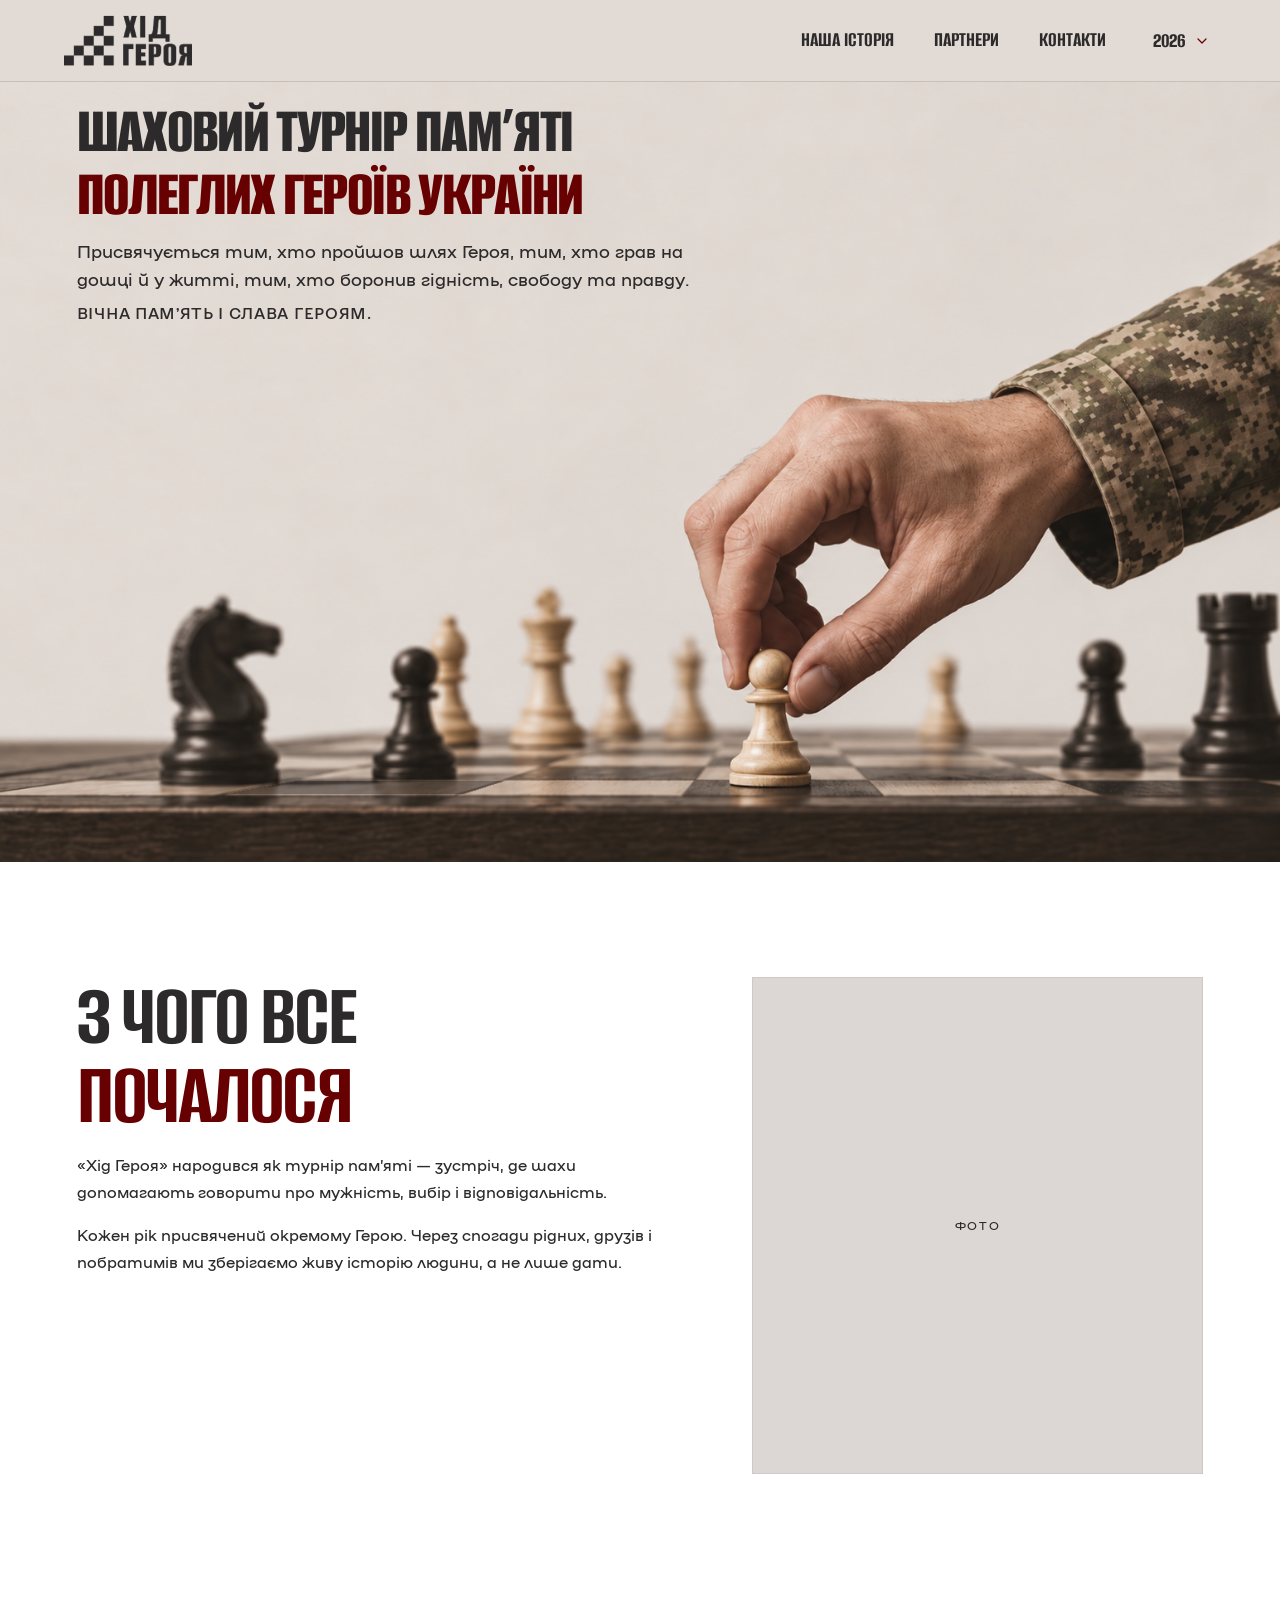
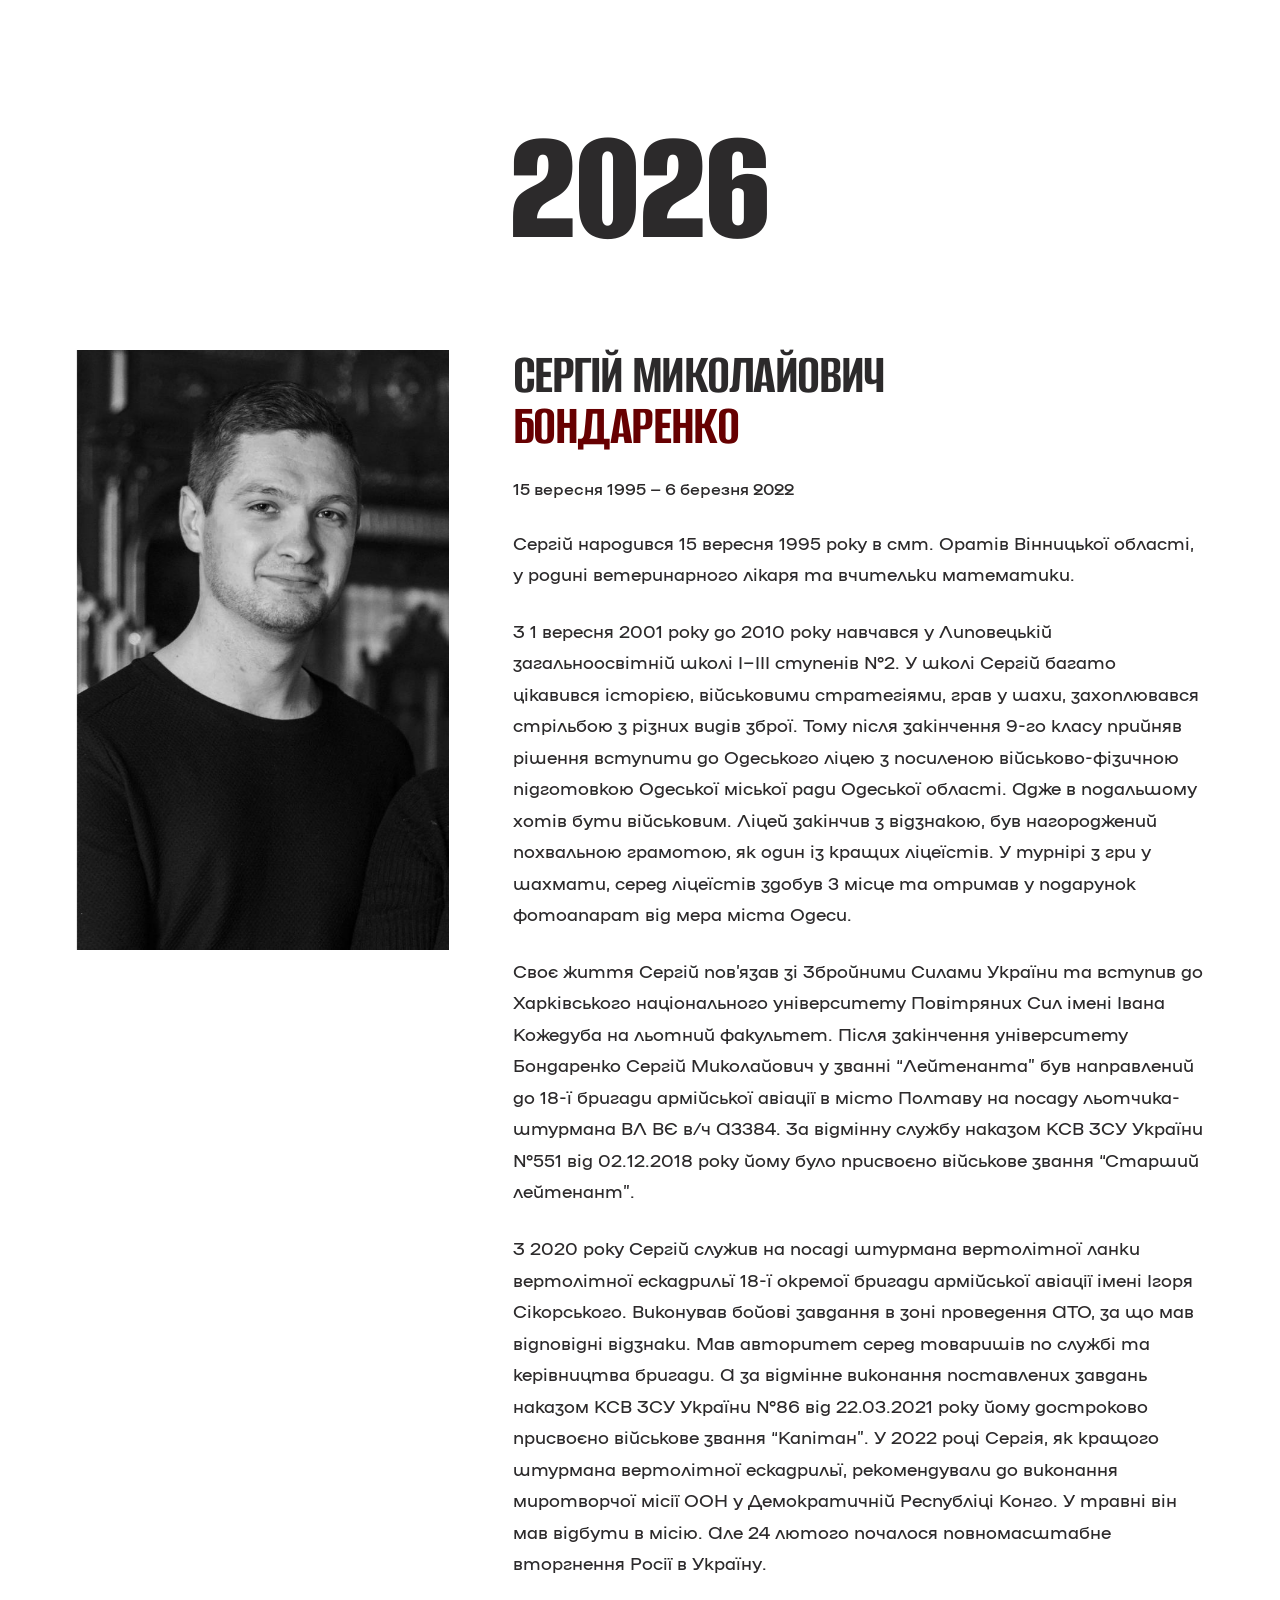
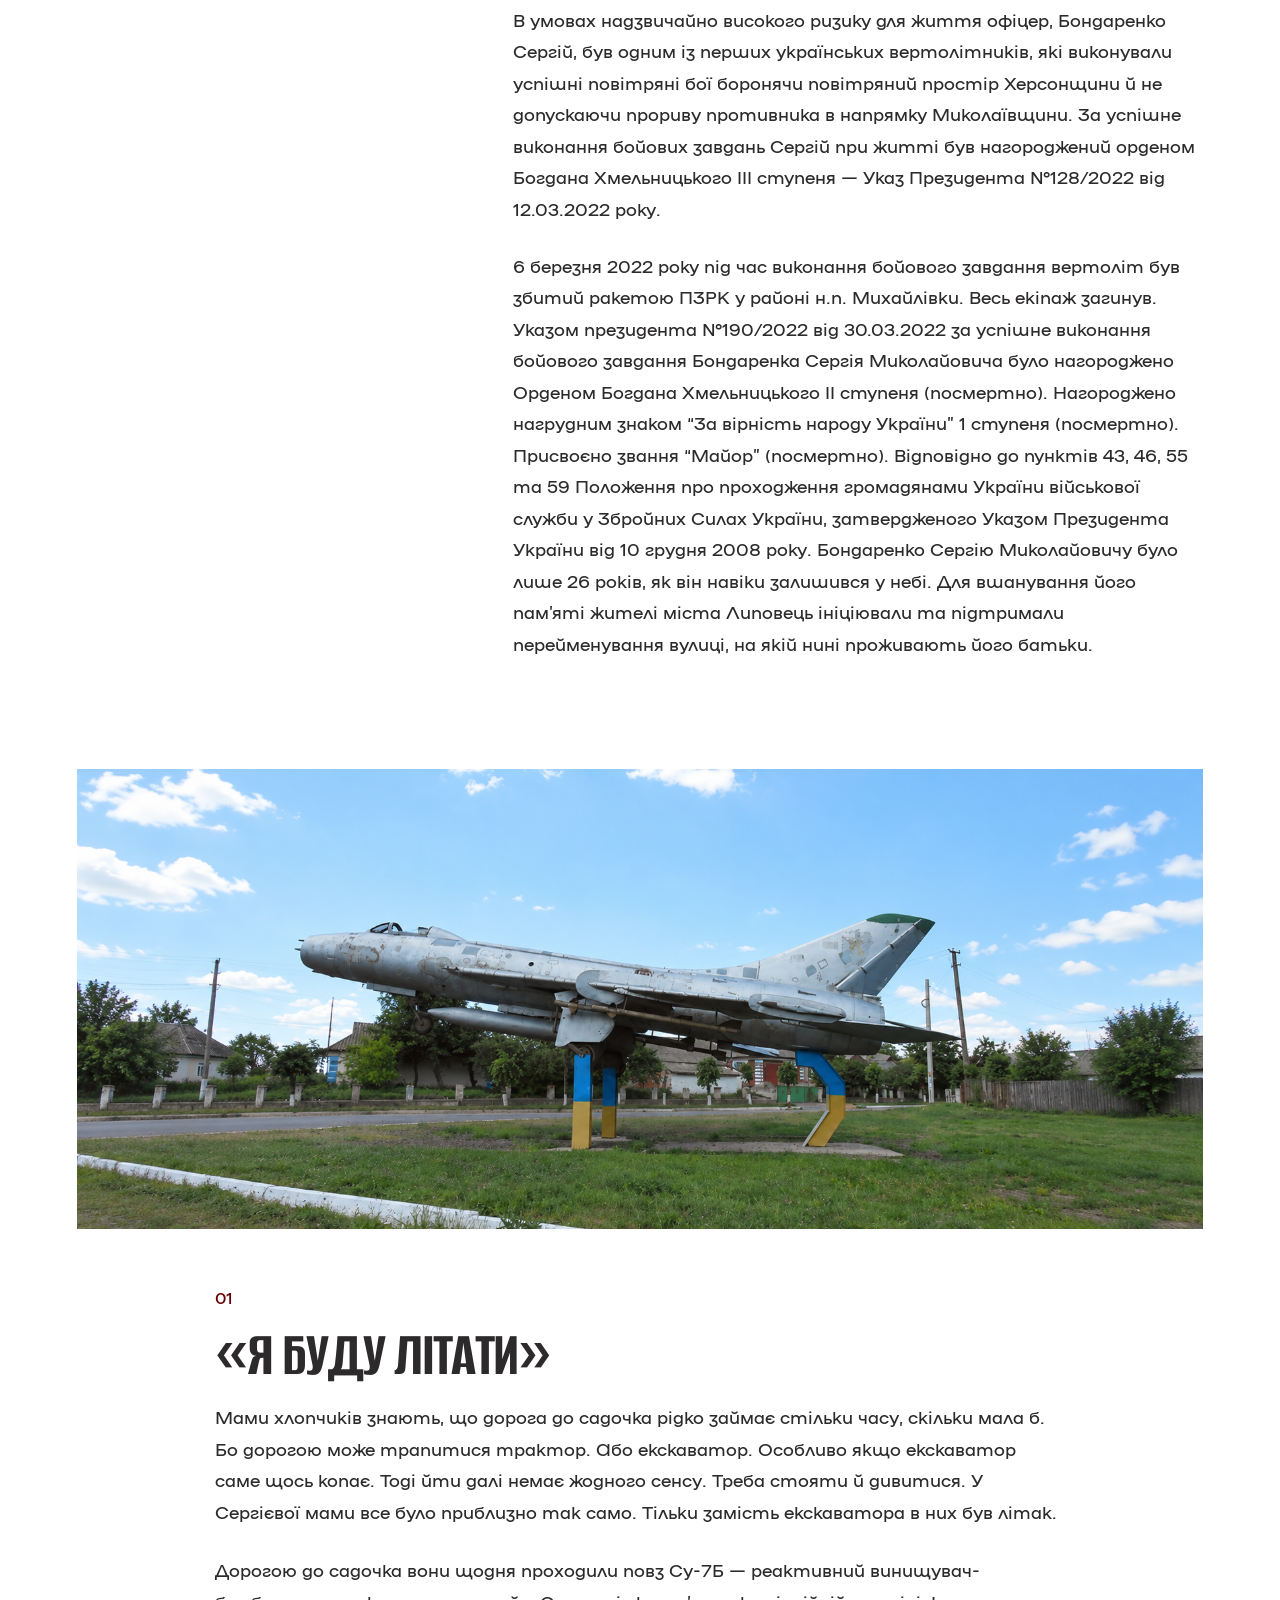
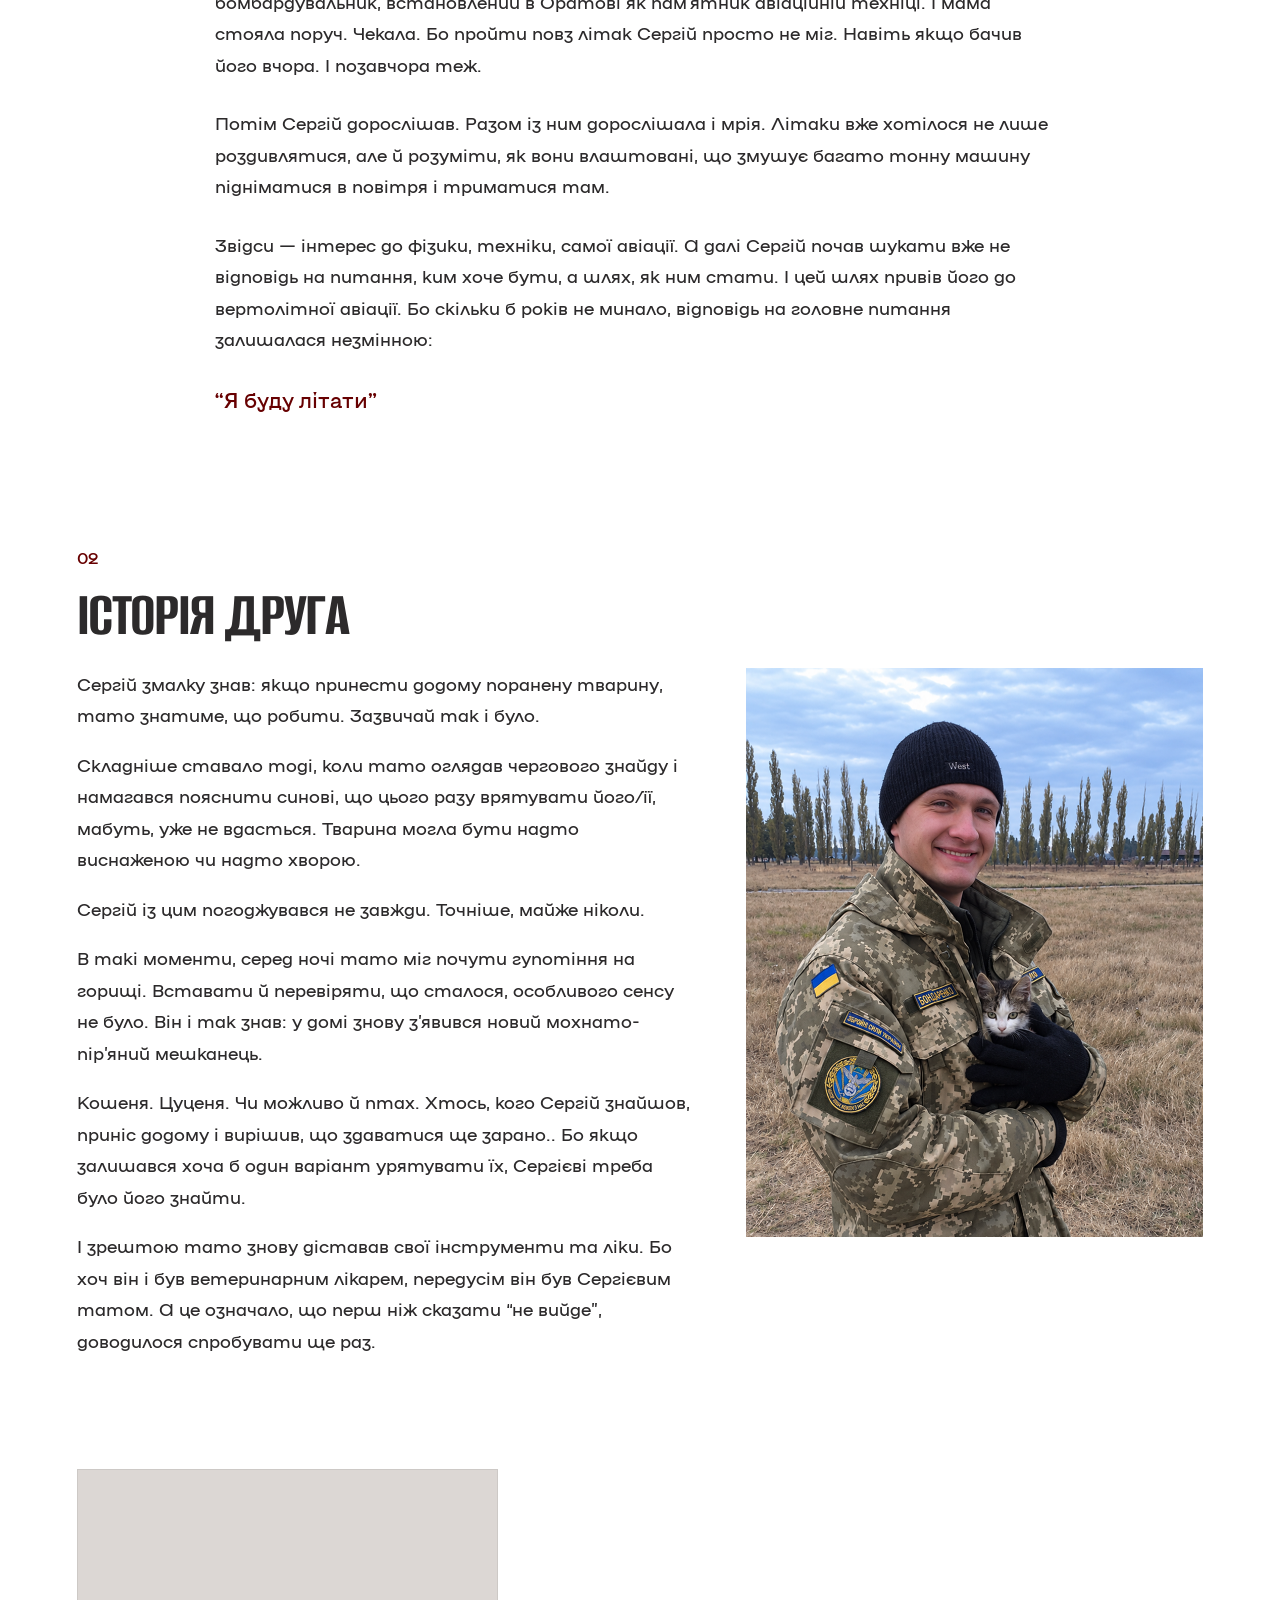
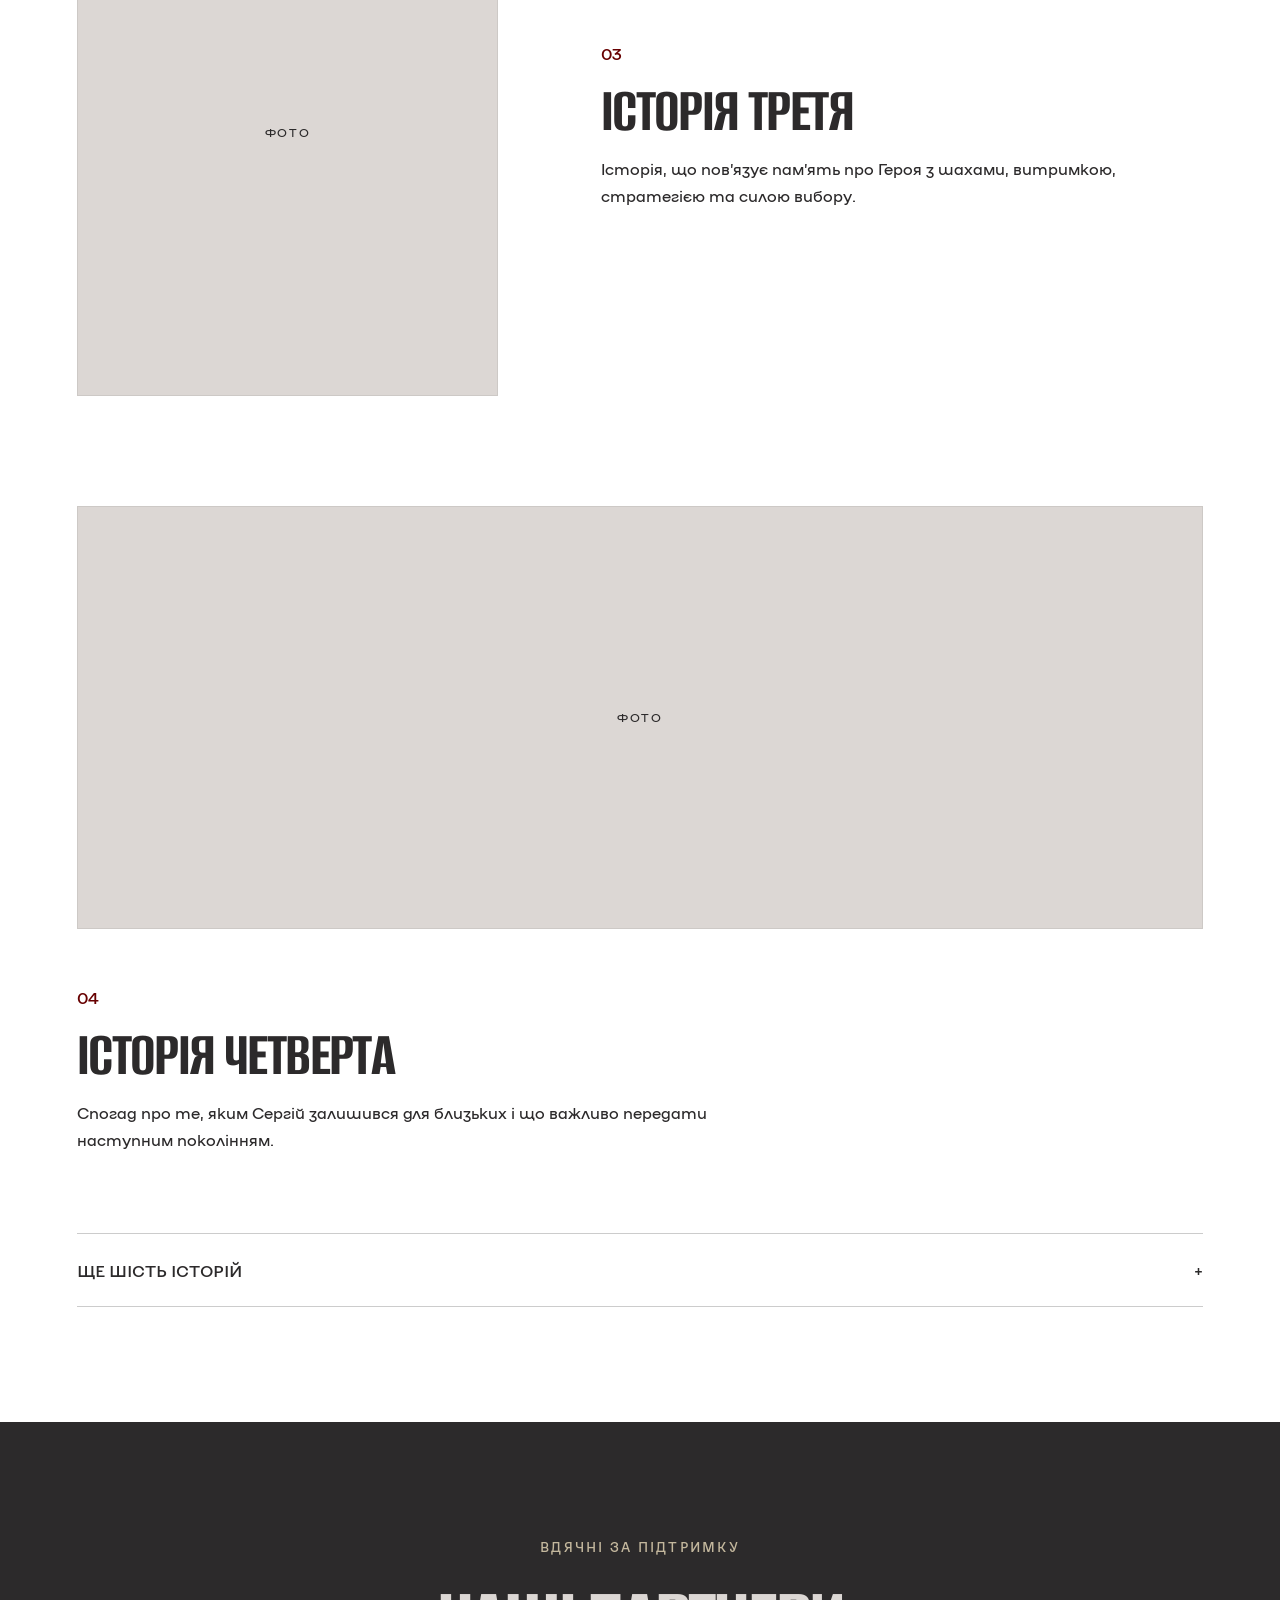
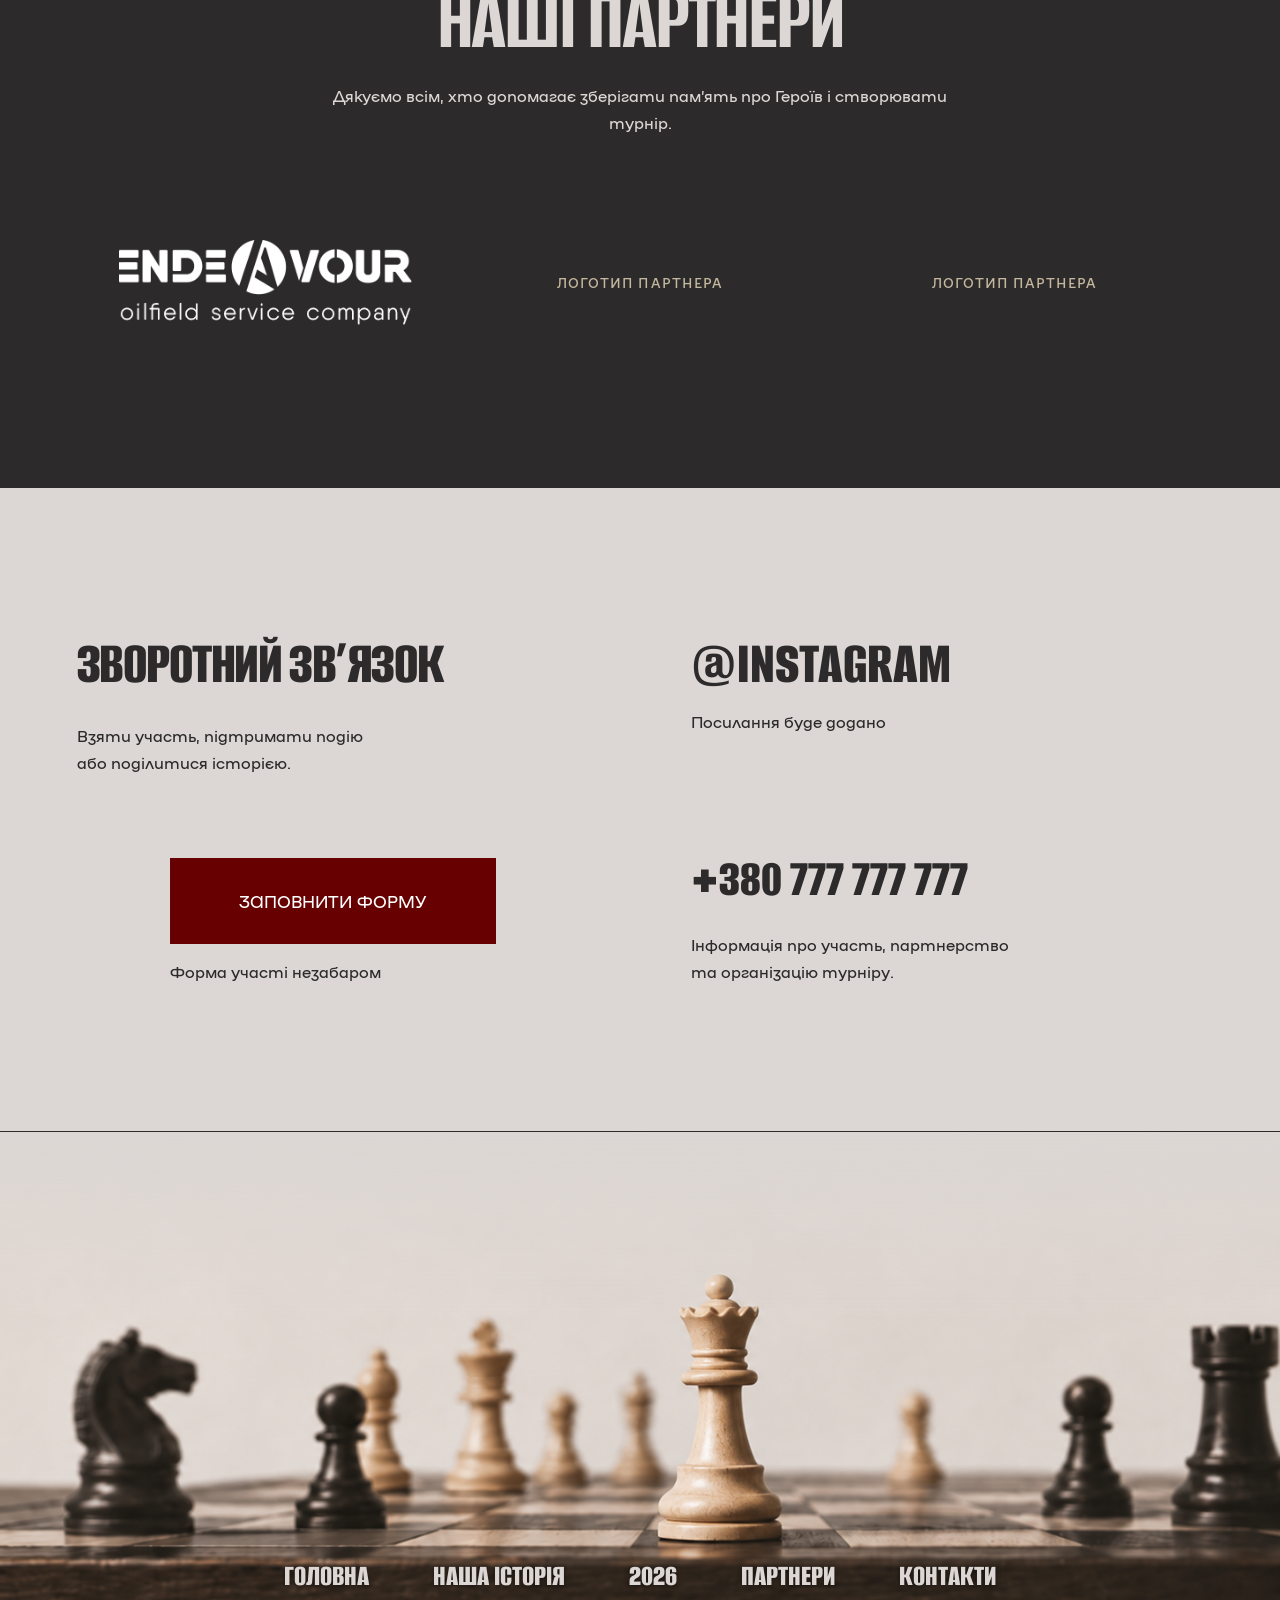
==== index.html @ 4728b1df "fix: refine responsive hero typography and story layout" ====
<!doctype html>
<html lang="uk">
<head>
  <meta charset="utf-8">
  <meta name="viewport" content="width=device-width,initial-scale=1">
  <meta name="theme-color" content="#dcd7d4">
  <meta name="description" content="Хід Героя — шаховий турнір пам’яті полеглих Героїв України.">
  <link rel="icon" href="favicon.ico" sizes="16x16 32x32 48x48">
  <link rel="icon" href="favicon.svg" type="image/svg+xml" sizes="any">
  <link rel="apple-touch-icon" href="apple-touch-icon.png" sizes="180x180">
  <title>Хід Героя — шаховий турнір пам’яті</title>
  <link rel="preconnect" href="https://fonts.googleapis.com">
  <link rel="preconnect" href="https://fonts.gstatic.com" crossorigin>
  <link href="https://fonts.googleapis.com/css2?family=Alumni+Sans:wght@500;600;700;800;900&display=swap" rel="stylesheet">
  <link rel="preload" href="assets/fonts/namu-1960.woff2" as="font" type="font/woff2" crossorigin>
  <link rel="stylesheet" href="styles.css">
  <link rel="stylesheet" href="brand.css">
</head>
<body>
  <header class="topbar">
    <a class="brand" href="#top" aria-label="Хід Героя — на початок"><img src="assets/logo-dark.png" alt="Хід Героя" width="863" height="338"></a>
    <button class="menu" aria-expanded="false" aria-controls="nav" aria-label="Відкрити меню"><span></span><span></span></button>
    <nav id="nav">
      <a href="#history">Наша історія</a><a href="#partners">Партнери</a><a href="#contact">Контакти</a>
      <div class="year-nav">
        <button class="year-button" aria-expanded="false" aria-controls="year-list">2026 <svg class="year-chevron" width="16" height="16" viewBox="0 0 24 24" fill="none" aria-hidden="true" focusable="false"><path d="m6 9 6 6 6-6" stroke="currentColor" stroke-width="1.8" stroke-linecap="round" stroke-linejoin="round"/></svg></button>
        <div id="year-list" class="year-list"><a href="#hero-2026">2026 · Сергій Бондаренко</a></div>
      </div>
    </nav>
  </header>
  <main id="top">
    <section class="hero hero-static">
      <img class="hero-static-art" src="assets/hero-hand-new.png" alt="Рука військового робить хід світлим пішаком" width="1672" height="941" fetchpriority="high">
      <div class="hero-inner">
        <p class="eyebrow">Хід Героя</p>
        <h1>Шаховий турнір пам’яті<br><em>полеглих Героїв України</em></h1>
        <p class="lead">Присвячується тим, хто пройшов шлях Героя, тим, хто грав на дошці й у житті, тим, хто боронив гідність, свободу та правду.</p>
        <p class="memory-line">Вічна пам’ять і слава Героям.</p>
      </div>
    </section>

    <section class="origin" id="history">
      <div class="origin-copy">
        <h2>З чого все<br><span>почалося</span></h2>
        <p>«Хід Героя» народився як турнір пам’яті — зустріч, де шахи допомагають говорити про мужність, вибір і відповідальність.</p>
        <p>Кожен рік присвячений окремому Герою. Через спогади рідних, друзів і побратимів ми зберігаємо живу історію людини, а не лише дати.</p>
      </div>
      <div class="origin-photo placeholder"><span>Фото</span></div>
    </section>

    <section class="hero-story" id="hero-2026">
      <p class="year-title">2026</p>
      <div class="story-heading biography-layout">
        <img class="portrait hero-portrait" src="assets/serhii-bondarenko.jpg" alt="Сергій Миколайович Бондаренко" width="617" height="996" loading="lazy" decoding="async">
        <div class="biography-copy">
          <h2>Сергій Миколайович<br><span>Бондаренко</span></h2>
          <p class="dates">15 вересня 1995 — 6 березня 2022</p>
          <p>Сергій народився 15 вересня 1995 року в смт. Оратів Вінницької області, у родині ветеринарного лікаря та вчительки математики.</p>
          <p>З 1 вересня 2001 року до 2010 року навчався у Липовецькій загальноосвітній школі І–ІІІ ступенів №2. У школі Сергій багато цікавився історією, військовими стратегіями, грав у шахи, захоплювався стрільбою з різних видів зброї. Тому після закінчення 9-го класу прийняв рішення вступити до Одеського ліцею з посиленою військово-фізичною підготовкою Одеської міської ради Одеської області. Адже в подальшому хотів бути військовим. Ліцей закінчив з відзнакою, був нагороджений похвальною грамотою, як один із кращих ліцеїстів. У турнірі з гри у шахмати, серед ліцеїстів здобув 3 місце та отримав у подарунок фотоапарат від мера міста Одеси.</p>

<p>Своє життя Сергій пов’язав зі Збройними Силами України та вступив до Харківського національного університету Повітряних Сил імені Івана Кожедуба на льотний факультет. Після закінчення університету Бондаренко Сергій Миколайович у званні “Лейтенанта” був направлений до 18-ї бригади армійської авіації в місто Полтаву на посаду льотчика-штурмана ВЛ ВЄ в/ч А3384. За відмінну службу наказом КСВ ЗСУ України №551 від 02.12.2018 року йому було присвоєно військове звання “Старший лейтенант”.</p>
<p>З 2020 року Сергій служив на посаді штурмана вертолітної ланки вертолітної ескадрильї 18-ї окремої бригади армійської авіації імені Ігоря Сікорського. Виконував бойові завдання в зоні проведення АТО, за що мав відповідні відзнаки. Мав авторитет серед товаришів по службі та керівництва бригади. А за відмінне виконання поставлених завдань наказом КСВ ЗСУ України №86 від 22.03.2021 року йому достроково присвоєно військове звання “Капітан”. У 2022 році Сергія, як кращого штурмана вертолітної ескадрильї, рекомендували до виконання миротворчої місії ООН у Демократичній Республіці Конго. У травні він мав відбути в місію. Але 24 лютого почалося повномасштабне вторгнення Росії в Україну.</p>
<p>В умовах надзвичайно високого ризику для життя офіцер, Бондаренко Сергій, був одним із перших українських вертолітників, які виконували успішні повітряні бої боронячи повітряний простір Херсонщини й не допускаючи прориву противника в напрямку Миколаївщини. За успішне виконання бойових завдань Сергій при житті був нагороджений орденом Богдана Хмельницького ІІІ ступеня — Указ Президента №128/2022 від 12.03.2022 року.</p>
<p>6 березня 2022 року під час виконання бойового завдання вертоліт був збитий ракетою ПЗРК у районі н.п. Михайлівки. Весь екіпаж загинув. Указом президента №190/2022 від 30.03.2022 за успішне виконання бойового завдання Бондаренка Сергія Миколайовича було нагороджено Орденом Богдана Хмельницького ІІ ступеня (посмертно). Нагороджено нагрудним знаком “За вірність народу України” 1 ступеня (посмертно). Присвоєно звання “Майор” (посмертно). Відповідно до пунктів 43, 46, 55 та 59 Положення про проходження громадянами України військової служби у Збройних Силах України, затвердженого Указом Президента України від 10 грудня 2008 року. Бондаренко Сергію Миколайовичу було лише 26 років, як він навіки залишився у небі. Для вшанування його пам’яті жителі міста Липовець ініціювали та підтримали перейменування вулиці, на якій нині проживають його батьки.</p>
        </div>
      </div>

      <figure class="wide-photo flight-photo"><img src="assets/story-flight.png" alt="Літак Су-7Б, встановлений як пам’ятник в Оратові" width="1672" height="682" loading="lazy" decoding="async"></figure>
      <div class="story-grid">
        <article class="flight-story"><div><span class="story-no">01</span><h3>«Я буду літати»</h3><p>Мами хлопчиків знають, що дорога до садочка рідко займає стільки часу, скільки мала б. Бо дорогою може трапитися трактор. Або екскаватор. Особливо якщо екскаватор саме щось копає. Тоді йти далі немає жодного сенсу. Треба стояти й дивитися. У Сергієвої мами все було приблизно так само. Тільки замість екскаватора в них був літак.</p>
<p>Дорогою до садочка вони щодня проходили повз Су-7Б — реактивний винищувач-бомбардувальник, встановлений в Оратові як пам’ятник авіаційній техніці. І мама стояла поруч. Чекала. Бо пройти повз літак Сергій просто не міг. Навіть якщо бачив його вчора. І позавчора теж.</p>
<p>Потім Сергій дорослішав. Разом із ним дорослішала і мрія. Літаки вже хотілося не лише роздивлятися, але й розуміти, як вони влаштовані, що змушує багато тонну машину підніматися в повітря і триматися там.</p>
<p>Звідси — інтерес до фізики, техніки, самої авіації. А далі Сергій почав шукати вже не відповідь на питання, ким хоче бути, а шлях, як ним стати. І цей шлях привів його до вертолітної авіації. Бо скільки б років не минало, відповідь на головне питання залишалася незмінною:</p>
<p>“Я буду літати”</p></div></article>
        <article class="split animal-story"><header class="animal-heading"><span class="story-no">02</span><h3>Історія друга</h3></header><div class="animal-copy"><p>Сергій змалку знав: якщо принести додому поранену тварину, тато знатиме, що робити. Зазвичай так і було.</p>
<p>Складніше ставало тоді, коли тато оглядав чергового знайду і намагався пояснити синові, що цього разу врятувати його/її, мабуть, уже не вдасться. Тварина могла бути надто виснаженою чи надто хворою. </p><p>Сергій із цим погоджувався не завжди. Точніше, майже ніколи. </p><p>В такі моменти, серед ночі тато міг почути гупотіння на горищі. Вставати й перевіряти, що сталося, особливого сенсу не було. Він і так знав: у домі знову з’явився новий мохнато-пір’яний мешканець. </p><p>Кошеня. Цуценя. Чи можливо й птах. Хтось, кого Сергій знайшов, приніс додому і вирішив, що здаватися ще зарано.. Бо якщо залишався хоча б один варіант урятувати їх, Сергієві треба було його знайти.</p>
<p>І зрештою тато знову діставав свої інструменти та ліки. Бо хоч він і був ветеринарним лікарем, передусім він був Сергієвим татом. А це означало, що перш ніж сказати “не вийде”, доводилося спробувати ще раз.</p></div><img class="story-photo animal-photo" src="assets/story-animals.png" alt="Сергій Бондаренко тримає кошеня на руках" width="905" height="1127" loading="lazy" decoding="async"></article>
        <article class="split image-first"><div class="story-photo placeholder"><span>Фото</span></div><div><span class="story-no">03</span><h3>Історія третя</h3><p>Історія, що пов’язує пам’ять про Героя з шахами, витримкою, стратегією та силою вибору.</p></div></article>
      </div>
      <div class="wide-photo placeholder"><span>Фото</span></div>
      <article class="final-story"><span class="story-no">04</span><h3>Історія четверта</h3><p>Спогад про те, яким Сергій залишився для близьких і що важливо передати наступним поколінням.</p></article>
      <details class="more-stories">
        <summary>Ще шість історій <span>+</span></summary>
        <div class="more-grid"><p><b>05</b> Наступна історія</p><p><b>06</b> Наступна історія</p><p><b>07</b> Наступна історія</p><p><b>08</b> Наступна історія</p><p><b>09</b> Наступна історія</p><p><b>10</b> Наступна історія</p></div>
      </details>
    </section>

    <section class="partners" id="partners">
      <p class="eyebrow">Вдячні за підтримку</p><h2>Наші партнери</h2>
      <p class="partners-intro">Дякуємо всім, хто допомагає зберігати пам’ять про Героїв і створювати турнір.</p>
      <div class="partner-grid" aria-label="Партнери турніру">
        <a class="partner-card partner-link" href="https://endv.com.ua/" target="_blank" rel="noopener noreferrer"><img src="assets/partners/endeavour-mono.png" alt="Endeavour — oilfield service company" width="332" height="96" loading="lazy" decoding="async"></a>
        <div class="partner-card partner-placeholder"><span>Логотип партнера</span></div>
        <div class="partner-card partner-placeholder"><span>Логотип партнера</span></div>
      </div>
    </section>

    <section class="contact" id="contact">
      <div class="contact-copy">
        <h2>Зворотний зв’язок</h2>
        <p>Взяти участь, підтримати подію<br>або поділитися історією.</p>
        <button class="button" type="button" disabled title="Посилання на форму участі буде додано">Заповнити форму <span aria-hidden="true">↗</span></button>
        <p class="contact-note">Форма участі незабаром</p>
      </div>
      <div class="contact-list">
        <div><span class="contact-channel">@instagram</span><p class="contact-note">Посилання буде додано</p></div>
        <div><span class="contact-channel contact-phone">+380 777 777 777</span><p>Інформація про участь, партнерство<br>та організацію турніру.</p></div>
      </div>
    </section>
  </main>
  <footer>
    <img class="journey-art" src="assets/hero-queen-new.png" alt="Світлий ферзь серед шахових фігур — завершення шляху героя" width="1422" height="941" loading="lazy" decoding="async">
    <nav aria-label="Навігація внизу сторінки"><a href="#top">Головна</a><a href="#history">Наша історія</a><a href="#hero-2026">2026</a><a href="#partners">Партнери</a><a href="#contact">Контакти</a></nav>
  </footer>
  <script src="script.js"></script>
</body></html>
---- styles.css ----
:root{--maroon:#670001;--black:#000;--white:#fff;--sand:#dcd7d4;--almond:#c3b79d;--off:#2c2a2b;--display:"Alumni Sans",sans-serif;--body:"Manrope",sans-serif}
*{box-sizing:border-box}html{scroll-behavior:smooth}body{margin:0;background:var(--white);color:var(--black);font:16px/1.7 var(--body)}a{color:inherit;text-decoration:none}button{font:inherit;color:inherit}.eyebrow{margin:0 0 1.4rem;text-transform:uppercase;letter-spacing:.18em;font-size:.78rem;font-weight:700}.topbar{height:82px;padding:0 5vw;display:flex;align-items:center;justify-content:space-between;border-bottom:1px solid #0002;position:absolute;z-index:10;width:100%}.brand img,footer img{display:block;width:128px;height:50px;object-fit:contain}.topbar nav{display:flex;align-items:center;gap:2rem;font-size:.78rem;font-weight:700;text-transform:uppercase;letter-spacing:.07em}.menu{display:none;background:none;border:0}.menu span{display:block;width:26px;height:2px;background:currentColor;margin:6px}.year-nav{position:relative}.year-button{background:none;border:0;font-weight:700;cursor:pointer}.year-button span{color:var(--maroon);margin-left:.4rem}.year-list{display:none;position:absolute;right:0;top:2rem;width:245px;padding:.75rem;background:white;border:1px solid #0002;box-shadow:0 12px 28px #0002}.year-list.open{display:block}.year-list a{display:block;padding:.5rem}
.hero{min-height:680px;padding:150px 7vw 80px;background:var(--sand);display:grid;place-items:center;text-align:center;position:relative;overflow:hidden}.hero:before,.hero:after{content:"";position:absolute;width:180px;height:180px;background:repeating-conic-gradient(#000 0 25%,transparent 0 50%) 0/60px 60px;opacity:.045;transform:rotate(12deg)}.hero:before{left:-50px;bottom:-20px}.hero:after{right:-30px;top:100px}.hero h1,.origin h2,.hero-story h2,.partners h2,.contact h2,.story-grid h3,.final-story h3{font-family:var(--display);text-transform:uppercase;letter-spacing:-.025em;margin:0;line-height:.88}.hero h1{font-size:clamp(4rem,7.5vw,7.8rem)}.hero h1 em{font-style:normal;color:var(--maroon)}.lead{max-width:860px;margin:2.2rem auto .7rem;color:#4b4748}.memory-line{font-weight:700;text-transform:uppercase}.scroll-cue{display:inline-flex;align-items:center;gap:.8rem;margin-top:2.3rem;font-size:.75rem;text-transform:uppercase;font-weight:700;letter-spacing:.1em}.scroll-cue span{width:38px;height:1px;background:var(--maroon)}
.origin{max-width:1280px;margin:auto;padding:135px 6vw;display:grid;grid-template-columns:1.15fr .85fr;gap:9vw;align-items:center}.origin h2,.partners h2{font-size:clamp(4rem,7vw,7rem)}.origin h2 span{color:var(--maroon)}.origin-copy>p:not(.eyebrow){max-width:650px;color:#4f4a4b}.origin-photo{aspect-ratio:4/5}
.placeholder{display:grid;place-items:center;background:#eceaea;color:#777;text-transform:uppercase;letter-spacing:.14em;font-size:.75rem;position:relative;overflow:hidden}.placeholder:after{content:"";position:absolute;inset:0;border:1px solid #0001}
.hero-story{padding:115px max(6vw,calc((100vw - 1280px)/2));border-top:1px solid #0002}.year-title{text-align:center;font:800 clamp(6rem,13vw,12rem)/1 var(--display);margin:0 0 5rem}.story-heading{display:grid;grid-template-columns:.8fr 1fr;gap:7vw;align-items:center}.portrait{aspect-ratio:4/5}.hero-story h2{font-size:clamp(4rem,7vw,7rem)}.hero-story h2 span{color:var(--maroon)}.dates{font-weight:700;margin:1.5rem 0}.story-heading>div>p:last-child{max-width:580px;color:#514c4d}.wide-photo{aspect-ratio:16/6;margin:110px 0 55px}.story-grid{display:grid;gap:95px}.story-grid article{max-width:880px}.story-grid .split{max-width:none;display:grid;grid-template-columns:1fr .7fr;gap:8vw;align-items:center}.story-grid .image-first{grid-template-columns:.7fr 1fr}.story-photo{aspect-ratio:4/5}.story-no{color:var(--maroon);font-weight:800}.story-grid h3,.final-story h3{font-size:clamp(3rem,5vw,5rem);margin:1rem 0}.story-grid p,.final-story p{max-width:720px;color:#514c4d}.final-story{max-width:850px;margin-top:55px}.more-stories{margin-top:80px;border-block:1px solid #0003}.more-stories summary{display:flex;justify-content:space-between;padding:1.4rem 0;cursor:pointer;list-style:none;text-transform:uppercase;font-weight:700}.more-grid{display:grid;grid-template-columns:repeat(3,1fr);gap:1px;background:#0002}.more-grid p{background:#fff;margin:0;padding:1.2rem}.more-grid b{color:var(--maroon);margin-right:.5rem}
.partners{padding:115px 6vw;text-align:center;background:var(--sand)}.partners-intro{max-width:620px;margin:1.4rem auto 3.5rem;color:#514c4d}.partner-grid{max-width:1100px;margin:auto;display:grid;grid-template-columns:repeat(5,1fr);gap:1.2rem}.partner-grid div{min-height:88px;border-radius:12px;background:#e9cccc;color:#6b5555;display:grid;place-items:center;padding:1rem;text-transform:uppercase;font-size:.7rem;font-weight:700}
.contact{background:var(--sand);border-top:1px solid #0002;padding:85px max(6vw,calc((100vw - 1280px)/2));display:grid;grid-template-columns:1fr 1fr;gap:10vw}.contact h2{font-size:clamp(3.6rem,6vw,6rem)}.button{display:inline-flex;align-items:center;gap:2.5rem;margin-top:1rem;padding:1rem 1.2rem;border:1px solid #000;background:white;text-transform:uppercase;font-size:.75rem;font-weight:700;letter-spacing:.08em}.contact-list{align-self:end;border-top:1px solid #0003}.contact-list a{display:flex;justify-content:space-between;padding:1.25rem 0;border-bottom:1px solid #0003;font:700 1.6rem var(--display);text-transform:uppercase}.contact-list p{font-size:.9rem;color:#514c4d}
footer{padding:85px 6vw 45px;display:grid;grid-template-columns:1fr 2fr 1fr;align-items:end;gap:2rem}footer img{width:220px;height:100px}footer nav{display:flex;justify-content:center;gap:1.6rem;text-transform:uppercase;font-size:.72rem;font-weight:700}footer>span{text-align:right;font-size:.75rem}
@media(max-width:900px){.topbar{height:72px}.menu{display:block}.topbar nav{display:none;position:absolute;top:72px;left:0;right:0;background:var(--sand);padding:1.5rem 5vw;flex-direction:column;align-items:flex-start}.topbar nav.open{display:flex}.year-list{position:static;box-shadow:none;margin-top:.5rem}.hero{min-height:620px;padding-top:130px}.origin,.story-heading,.contact{grid-template-columns:1fr}.origin-photo{max-height:540px}.story-grid .split,.story-grid .image-first{grid-template-columns:1fr}.story-grid .image-first .story-photo{order:2}.partner-grid{grid-template-columns:repeat(3,1fr)}footer{grid-template-columns:1fr}footer nav{justify-content:flex-start;flex-wrap:wrap}footer>span{text-align:left}}
@media(max-width:540px){.brand img{width:105px}.hero h1{font-size:3.8rem}.lead br{display:none}.origin,.hero-story,.partners,.contact{padding-block:78px}.origin h2,.hero-story h2,.partners h2,.contact h2{font-size:3.8rem}.year-title{margin-bottom:3rem}.wide-photo{margin:70px 0 40px;aspect-ratio:4/3}.story-grid{gap:65px}.more-grid{grid-template-columns:1fr}.partner-grid{grid-template-columns:repeat(2,1fr)}footer{padding-top:60px}}@media(prefers-reduced-motion:reduce){html{scroll-behavior:auto}}

/* Gentle motion for the memorial's editorial rhythm. */
.hero-inner{position:relative;z-index:1}
.hero:before,.hero:after{pointer-events:none}
.reveal-item{transition:opacity .8s ease,transform .8s cubic-bezier(.2,.65,.3,1)}
.reveal-pending{opacity:0;transform:translateY(26px)}
.reveal-pending:focus-within{opacity:1;transform:none}
.button,.contact-list a,.partner-grid>div{transition:background-color .25s ease,color .25s ease,transform .25s ease,box-shadow .25s ease}
.button span,.contact-list a span,.year-button span,.more-stories summary span{display:inline-block;transition:transform .25s ease}
.topbar nav a,footer nav a{transition:color .2s ease}
.topbar nav a:hover,footer nav a:hover{color:var(--maroon)}
.button:hover{background:var(--maroon);color:white;transform:translateY(-3px);box-shadow:0 8px 20px #67000118}
.button:hover span,.contact-list a:hover span{transform:translate(3px,-3px)}
.contact-list a:hover{color:var(--maroon)}
.button:active{transform:translateY(0)}
.year-button[aria-expanded=true] span{transform:rotate(180deg)}
.more-stories[open] summary span{transform:rotate(45deg)}
.menu{cursor:pointer}
.menu span{transition:transform .25s ease}
.menu[aria-expanded=true] span:first-child{transform:translateY(4px) rotate(45deg)}
.menu[aria-expanded=true] span:last-child{transform:translateY(-4px) rotate(-45deg)}
a:focus-visible,button:focus-visible,summary:focus-visible{outline:2px solid var(--maroon);outline-offset:5px}
@keyframes rise-in{from{opacity:0;transform:translateY(20px)}to{opacity:1;transform:translateY(0)}}
@keyframes cue-stretch{0%,100%{transform:scaleX(1)}50%{transform:scaleX(.65)}}
@media(prefers-reduced-motion:no-preference){
  .hero-inner>*{animation:rise-in .9s cubic-bezier(.2,.65,.3,1) both}
  .hero-inner>:nth-child(2){animation-delay:.12s}
  .hero-inner>:nth-child(3){animation-delay:.24s}
  .hero-inner>:nth-child(4){animation-delay:.36s}
  .hero-inner>:nth-child(5){animation-delay:.48s}
  .scroll-cue span{animation:cue-stretch 2s ease-in-out 3;transform-origin:right}
  .year-list.open,.more-stories[open] .more-grid{animation:rise-in .3s ease both}
}
@media(hover:hover) and (prefers-reduced-motion:no-preference){.partner-grid>div:hover{transform:translateY(-4px);background:#efdada}}
@media(max-width:900px) and (prefers-reduced-motion:no-preference){.topbar nav.open{animation:rise-in .25s ease both}}
@media(prefers-reduced-motion:reduce){
  *,*::before,*::after{animation:none!important;transition:none!important;scroll-behavior:auto!important}
  .reveal-pending{opacity:1;transform:none}
  .button:hover{transform:none}
}


/* Brandbook and landing reference: clear typography, generous space, intact logo. */
:root{--body:"NAMU 1960","Manrope",sans-serif}
body{color:var(--off)}
.topbar{position:relative;background:var(--white);height:82px}
.topbar nav{font-family:var(--display);font-size:1.35rem;letter-spacing:0;gap:2.5rem}
.year-button{font:700 1.35rem var(--display)}
.hero{min-height:620px;padding:110px 7vw 85px}
.hero:before,.hero:after{display:none}
.hero h1{font-size:clamp(3.8rem,6.4vw,6.5rem);font-weight:800}
.hero h1 em,.origin h2 span,.hero-story h2 span{color:inherit}
.hero-inner>.eyebrow{display:none}
.origin{max-width:1440px;gap:5vw;align-items:start;padding-block:115px}
.origin-photo{aspect-ratio:1/1.1}
.hero-story{border-top:0}
.hero-story h2{font-size:clamp(3rem,5vw,5rem)}
.partners{background:var(--white)}
.partner-grid{display:flex;flex-wrap:wrap;justify-content:center;gap:28px 3%}
.partner-grid>div{flex:0 0 17.6%;min-height:88px;border:1px solid #8c7777;border-radius:20px}
.contact{padding:145px max(6vw,calc((100vw - 1250px)/2));gap:8vw;align-items:start;border-top:0;border-bottom:1px solid var(--off)}
.contact h2{font-size:clamp(3rem,4.8vw,5rem);line-height:1;font-weight:800}
.contact-copy>p{margin-top:28px}
.contact .button{display:flex;justify-content:center;width:min(100%,326px);min-height:86px;margin:82px auto 0;font-size:1.05rem;font-weight:500;letter-spacing:0;background:#fff;color:var(--off);border:1px solid var(--off)}
.contact .button:disabled{cursor:default;opacity:1;transform:none;box-shadow:none}
.contact .button:disabled span{display:none}
.contact-copy>.contact-note{max-width:326px;margin:14px auto 0}
.contact-list{border:0;align-self:stretch;display:flex;flex-direction:column;justify-content:space-between;gap:80px}
.contact-channel{display:block;font:800 clamp(3rem,4.8vw,5rem)/1 var(--display);text-transform:uppercase;overflow-wrap:anywhere}
.contact-list p{font-size:1rem;color:var(--off);margin:24px 0 0}
.contact .contact-note{font-size:.8rem;color:#655e5b}
.contact-list .contact-note{margin-top:14px}
.contact-phone{font-size:clamp(2.7rem,4.2vw,4.5rem)}
footer{display:flex;flex-direction:column;align-items:center;padding:180px 6vw 30px;gap:0}
.footer-brand{display:block;width:min(100%,660px)}
footer .footer-brand img{width:100%;height:auto;display:block}
footer nav{margin-top:220px;display:flex;justify-content:center;gap:clamp(24px,5.4vw,86px);font:800 clamp(1.7rem,2.6vw,2.6rem)/1.2 var(--display);width:100%;flex-wrap:wrap}
footer>span{margin-top:50px;font-size:.7rem;color:#655e5b}
@keyframes logo-arrive{from{opacity:.15;transform:translateY(24px)}to{opacity:1;transform:translateY(0)}}
@media(prefers-reduced-motion:no-preference){
  .brand img{animation:logo-arrive 1s cubic-bezier(.2,.65,.3,1) both}
  .footer-brand.logo-arriving img{animation:logo-arrive 1.2s cubic-bezier(.2,.65,.3,1) both}
}
@media(max-width:900px){
  .topbar{height:72px}
  .topbar nav{background:var(--white);border-bottom:1px solid #0002;gap:1.4rem}
  .hero{min-height:560px;padding-top:85px}
  .origin{gap:40px}
  .origin-photo{width:100%;max-height:none}
  .partner-grid>div{flex-basis:30%}
  .contact{padding-block:90px;gap:70px}
  .contact .button{margin:40px 0 0}
  .contact-copy>.contact-note{margin-left:0}
  .contact-list{gap:48px}
  footer{padding-top:110px}
  .footer-brand{width:min(82%,600px)}
  footer nav{margin-top:110px;gap:24px 36px}
}
@media(max-width:540px){
  .hero{padding-inline:6vw}
  .hero h1{font-size:3.5rem}
  .partner-grid{gap:18px 4%}
  .partner-grid>div{flex-basis:46%;border-radius:14px}
  .contact{padding-block:75px}
  .contact h2,.contact-channel{font-size:3.2rem}
  .contact-phone{font-size:2.8rem}
  footer{padding-top:90px}
  .footer-brand{width:95%}
  footer nav{margin-top:85px;font-size:1.8rem;gap:22px 28px}
}
---- brand.css ----
@font-face {
  font-family: "NAMU 1960";
  src: url("assets/fonts/namu-1960.woff2") format("woff2");
  font-weight: 400;
  font-style: normal;
  font-display: swap;
}
@font-face {
  font-family: "KyivType Sans";
  src: url("assets/fonts/kyivtype-sans-medium.woff2") format("woff2");
  font-weight: 500;
  font-style: normal;
  font-display: swap;
}
:root {
  --maroon: #670001;
  --black: #000000;
  --white: #ffffff;
  --sand: #dcd7d4;
  --almond: #c3b79d;
  --off: #2c2a2b;
  --body: "NAMU 1960", sans-serif;
  --accent: "KyivType Sans", sans-serif;
  --display: "Alumni Sans", sans-serif;
}
body { background: var(--sand); color: var(--off); }
::selection { background: var(--maroon); color: var(--white); }
.topbar { background: var(--sand); border-color: #2c2a2b26; }
.hero {
  min-height: 760px;
  padding: 100px 6vw 110px;
  text-align: left;
  isolation: isolate;
  place-items: center start;
}
.hero-inner { width: min(63%, 950px); }
.hero h1 { font-size: clamp(4rem, 6.1vw, 6.6rem); line-height: .94; }
.hero h1 em { color: var(--maroon); }
.hero .lead { max-width: 660px; margin: 32px 0 20px; color: var(--off); font-size: 1rem; }
.hero .lead br { display: none; }
.memory-line { font: 500 .85rem/1.6 var(--accent); letter-spacing: .045em; }
.hero .scroll-cue { margin-top: 32px; }
.eyebrow, .scroll-cue, .dates, .story-no, .more-stories summary {
  font-family: var(--accent);
  font-weight: 500;
}
.eyebrow, .story-no { color: var(--maroon); }
/* Original engraving, composed as a single image rather than simulated SVG layers. */
.hero-scene {
  position: absolute;
  width: 72%;
  height: auto;
  max-width: none;
  right: -12%;
  top: 50%;
  transform: translateY(-50%);
  z-index: -1;
  pointer-events: none;
  mix-blend-mode: darken;
  mask-image: linear-gradient(90deg, transparent, black 23%, black 94%, transparent), linear-gradient(0deg, transparent, black 12%, black 94%, transparent);
  mask-composite: intersect;
}
@keyframes engraving-appear {
  from { opacity: 0; }
  to { opacity: 1; }
}
@media (prefers-reduced-motion: no-preference) {
  .hero-scene { animation: engraving-appear 1.6s ease-out .2s both; }
}
.origin, .hero-story { background: var(--white); }
.origin { max-width: none; padding-inline: max(6vw, calc((100vw - 1250px)/2)); }
.origin h2 span, .hero-story h2 span { color: var(--maroon); }
.origin-copy>p:not(.eyebrow), .story-heading>div>p:last-child,
.story-grid p, .final-story p, .partners-intro { color: var(--off); }
.placeholder { background: var(--sand); color: var(--off); }
.partners { background: var(--off); color: var(--sand); }
.partners .eyebrow { color: var(--almond); }
.partners-intro { color: var(--sand); }
.partner-grid>div { background: var(--sand); color: var(--off); border-color: var(--almond); border-radius: 2px; }
.partner-grid>div:hover { background: var(--almond); }
.contact .button { background: var(--maroon); color: var(--white); border-color: var(--maroon); }
.contact .contact-note, footer>span { color: var(--off); }
footer { background: var(--sand); }
@media (max-width: 1100px) {
  .hero { padding-top: 80px; padding-bottom: 330px; text-align: center; min-height: 870px; place-items: start center; }
  .hero-inner { width: min(100%, 850px); }
  .hero h1 { font-size: clamp(3.5rem, 8vw, 5.7rem); }
  .hero .lead { margin-inline: auto; }
  .topbar nav { background: var(--sand); }
}
@media (max-width: 540px) {
  .hero { min-height: 850px; padding: 66px 6vw 325px; }
  .hero h1 { font-size: clamp(3rem, 12.5vw, 4.2rem); }
  .hero .lead { font-size: .94rem; line-height: 1.7; margin-top: 26px; }
  .memory-line { font-size: .74rem; }
  .hero .scroll-cue { margin-top: 22px; font-size: .65rem; }
  .contact h2 { font-size: 2.9rem; }
  .contact-list p { font-size: .92rem; }
}

@media (max-width: 1100px) {
  .hero { display: flex; flex-direction: column; align-items: center; min-height: 0; padding-bottom: 0; }
  .hero-scene {
    position: relative;
    order: 2;
    flex: none;
    width: min(100vw, 850px);
    right: auto;
    top: auto;
    transform: none;
    margin: 0 -6vw;
    mask-image: linear-gradient(0deg, transparent, black 14%, black 93%, transparent);
    mask-composite: add;
  }
}
@media (max-width: 540px) {
  .hero { min-height: 0; padding-bottom: 12px; }
  .hero-scene { margin-top: 20px; }
}

.hero-scene { width: 66%; right: -8%; }
.scene-fallback { display: block; width: 100%; height: auto; }
.scene-art { display: none; width: 100%; height: auto; }
.scene-ready .scene-fallback { display: none; }
.scene-ready .scene-art { display: block; }
.hero-scene { aspect-ratio: 1536 / 1254; }
.scene-fallback { height: 100%; object-fit: contain; }
.release-layer, .hand-travel, .pawn-layer { opacity: 0; }
.queen-layer { opacity: 1; transform-origin: 690px 1084px; }
.scene-toggle { position: absolute; bottom: 24px; right: 6vw; z-index: 2; padding: .4rem 0; border: 0; border-bottom: 1px solid currentColor; background: none; color: var(--off); font: 500 .7rem var(--accent); cursor: pointer; }
.scene-toggle[hidden] { display: none; }
@keyframes scene-cycle {
  0%, 94%, 100% { opacity: 0; }
  7%, 82% { opacity: 1; }
}
@keyframes piece-move {
  0%, 14% { transform: translate(8.669px,-81.740px); }
  22% { transform: translate(8.669px,-111.740px); }
  34% { transform: translate(0,-30px); }
  40%, 100% { transform: translate(0,0); }
}
@keyframes contact-move {
  0%,22% { transform: translate(8.669px,-81.740px); }
  34%,100% { transform: translate(0,0); }
}
@keyframes contact-lift {
  0%,14%,40%,100% { opacity: .12; }
  22%,34% { opacity: .04; }
}
@keyframes hand-move {
  0%,14% { transform: translate(8.669px,-81.740px); opacity: 1; }
  22% { transform: translate(8.669px,-111.740px); opacity: 1; }
  34% { transform: translate(0,-30px); opacity: 1; }
  40%,46% { transform: translate(0,0); opacity: 1; }
  60%,100% { transform: translate(900px,-450px); opacity: 0; }
}
@keyframes grip-release { 0%,41% { opacity: 1; } 42%,100% { opacity: 0; } }
@keyframes fingers-open { 0%,41% { opacity: 0; } 42%,100% { opacity: 1; } }
@keyframes pawn-promote { 0%,60% { opacity: 1; } 70%,100% { opacity: 0; } }
@keyframes queen-promote { 0%,60% { opacity: 0; transform: scaleY(.83); } 70%,100% { opacity: 1; transform: scaleY(1); } }
@media(prefers-reduced-motion:no-preference) {
 .scene-playing { --cycle: 12s; }
 .scene-playing .scene-art { animation: scene-cycle var(--cycle) ease-in-out infinite; }
 .scene-playing .piece-travel { animation: piece-move var(--cycle) ease-in-out infinite; }
 .scene-playing .contact-travel { animation: contact-move var(--cycle) ease-in-out infinite; }
 .scene-playing .contact-travel ellipse { animation: contact-lift var(--cycle) ease-in-out infinite; }
 .scene-playing .hand-travel { animation: hand-move var(--cycle) ease-in-out infinite; }
 .scene-playing .grip-layer { animation: grip-release var(--cycle) linear infinite; }
 .scene-playing .release-layer { animation: fingers-open var(--cycle) linear infinite; }
 .scene-playing .pawn-layer { animation: pawn-promote var(--cycle) ease-in-out infinite; }
 .scene-playing .queen-layer { animation: queen-promote var(--cycle) ease-in-out infinite; }
 .scene-paused .scene-art, .scene-paused .scene-art * { animation-play-state: paused !important; }
}
@media(max-width:1100px) { .scene-toggle { position: relative; order: 3; right: auto; bottom: auto; margin: 0 0 22px; } }
@media(max-width:1100px) { .hero-scene { width: min(100vw,850px); right: auto; } }


.year-button { display: inline-flex; align-items: center; gap: .5rem; min-height: 44px; padding: 0 .4rem; }
.year-chevron { flex: none; color: var(--maroon); transition: transform .25s ease; }
.year-button[aria-expanded="true"] .year-chevron { transform: rotate(180deg); }

@media (max-width: 1100px) {
  /* The perspective board is centered in the SVG viewport. */
  .scene-art { transform: none; }
}

/* Separate partner tiles; only confirmed partners are links. */
.partners .partner-grid {
  display: grid;
  grid-template-columns: repeat(3, minmax(0, 1fr));
  gap: 24px;
  padding: 0;
  background: transparent;
}
.partner-grid > .partner-card {
  display: grid;
  place-items: center;
  min-width: 0;
  min-height: 180px;
  padding: 28px;
  border: 1px solid transparent;
  border-radius: 2px;
  background: var(--sand);
  box-shadow: none;
  text-decoration: none;
  transition: background-color .25s ease, border-color .25s ease, transform .25s ease, box-shadow .25s ease;
}
.partner-grid > .partner-card:hover {
  background: #e8e3df;
  border-color: var(--almond);
  transform: translateY(-4px);
  box-shadow: 0 10px 24px rgba(0, 0, 0, .12);
}
.partner-link:focus-visible { outline: 3px solid var(--almond); outline-offset: 5px; }
.partner-link:active { transform: translateY(-1px); }
.partner-card img { display: block; width: 100%; max-width: 300px; height: auto; }
.partner-grid > .partner-placeholder { color: #746f6a; font: 500 .8rem var(--accent); letter-spacing: .08em; }
@media (max-width: 650px) {
  .partners .partner-grid { grid-template-columns: 1fr; gap: 16px; }
  .partner-grid > .partner-card { min-height: 150px; padding: 28px; }
}
@media (prefers-reduced-motion: reduce) {
  .partner-grid > .partner-card { transition: none; }
  .partner-grid > .partner-card:hover { transform: none; }
}

/* Muted sand/grey engraving tone shared by both hand poses. */
.hand-treatment { filter: saturate(.28) sepia(.24) brightness(.98) contrast(.96); }

/* Partner marks sit directly on the dark section. */
.partner-grid > .partner-card,
.partner-grid > .partner-card:hover {
  background: transparent;
  border-color: transparent;
  box-shadow: none;
}
.partner-grid > .partner-placeholder { color: var(--almond); }
.partner-link img { transition: opacity .2s ease; }
.partner-link:hover img { opacity: .78; }

/* Static first and final scenes: pawn to queen. */
.hero.hero-static {
  display: flex;
  align-items: center;
  min-height: 600px;
  height: 56.25vw;
  max-height: 950px;
  padding: 0 6vw;
  text-align: left;
}
.hero-static-art { position: absolute; inset: 0; width: 100%; height: 100%; object-fit: cover; object-position: center bottom; z-index: -1; }
.hero-static .hero-inner { width: 53%; transform: translateY(-35px); }
.hero-static h1 { font-size: clamp(3.1rem, 4.8vw, 6.1rem); }
.hero-static .lead { font-size: clamp(.9rem, 1.1vw, 1.1rem); max-width: 620px; }
footer { padding: 0 0 30px; }
.journey-art { display: block; width: 100%; height: auto; }
footer nav { margin-top: 50px; padding-inline: 6vw; }
@media(max-width: 900px) {
  .hero.hero-static { height: auto; min-height: 0; max-height: none; padding: 60px 0 0; flex-direction: column; text-align: center; }
  .hero-static .hero-inner { width: 100%; padding: 0 6vw; transform: none; }
  .hero-static h1 { font-size: clamp(2.8rem, 7.5vw, 4.6rem); }
  .hero-static .lead { margin-inline: auto; }
  .hero-static-art { position: relative; inset: auto; order: 2; height: auto; aspect-ratio: 1.6; margin-top: 20px; object-fit: cover; object-position: 75% bottom; mask-image: linear-gradient(to bottom, transparent, black 16%); }
  .journey-art { height: clamp(300px, 65vw, 500px); object-fit: cover; object-position: 57% bottom; }
  footer nav { margin-top: 36px; }
}
@media(max-width: 540px) {
  .hero-static h1 { font-size: clamp(2.7rem, 10.5vw, 3.8rem); }
  .hero-static-art { aspect-ratio: 1.22; }
}

.hero-portrait { display: block; width: 100%; height: auto; aspect-ratio: auto; }
.biography { max-width: 850px; margin: 64px auto 0; line-height: 1.8; }
.biography p { margin: 0 0 1.6em; }
.flight-photo { aspect-ratio: auto; }
.flight-photo img { display: block; width: 100%; height: auto; }
.story-grid .flight-story { max-width: 850px; margin-inline: auto; width: 100%; }
.flight-story p { max-width: none; line-height: 1.8; margin-bottom: 1.5em; }
.flight-story p:last-child { font-family: var(--accent); color: var(--maroon); font-size: 1.3em; }
@media(max-width:900px) { .hero-portrait { max-width: 480px; margin-inline: auto; } .biography { margin-top: 36px; } }

/* Fill the portrait row with the opening biography and improve reading size. */
.story-heading { grid-template-columns: .75fr 1.25fr; gap: clamp(32px, 5vw, 72px); align-items: start; }
.story-heading h2 { font-size: clamp(3.2rem, 4.5vw, 5.2rem); }
.story-heading > div > p:not(.dates), .biography, .flight-story p { font-size: 1.125rem; line-height: 1.75; }
.story-heading > div > p:last-child { max-width: none; }
.story-heading .dates { font-size: 1rem; margin: 24px 0; }
.biography { max-width: 960px; margin-top: 36px; }
.hero.hero-static { align-items: flex-start; padding-top: clamp(80px, 9vw, 145px); }
.hero-static .hero-inner { width: 58%; transform: none; }
.hero-static h1 { font-size: clamp(3.3rem, 5.2vw, 6.5rem); }
.hero-static .lead { font-size: 1.125rem; line-height: 1.65; margin-top: 26px; }
.hero-static .memory-line { font-size: .95rem; }
.journey-art { height: clamp(280px, 38vw, 540px); object-fit: cover; object-position: center bottom; }
@media(max-width:900px) {
  .story-heading { grid-template-columns: 1fr; gap: 32px; }
  .hero.hero-static { align-items: center; padding: 48px 0 0; }
  .hero-static .hero-inner { width: 100%; }
  .hero-static h1 { font-size: clamp(2.8rem, 8vw, 4.8rem); }
  .hero-static .lead { font-size: 1.05rem; }
  .journey-art { height: clamp(250px, 38vw, 360px); object-position: 57% bottom; }
}
@media(max-width:540px) {
  .hero-static h1 { font-size: clamp(2.7rem, 10.8vw, 3.9rem); }
  .story-heading > div > p:not(.dates), .biography, .flight-story p { font-size: 1.0625rem; }
}

/* One continuous reading column; the portrait accompanies it while scrolling. */
.biography-layout { grid-template-columns: minmax(240px, .7fr) minmax(0, 1.3fr); }
.biography-copy > p { margin: 0 0 1.4em; }
.biography-copy > p:last-child { margin-bottom: 0; }
.biography-layout .hero-portrait { position: sticky; top: 104px; max-width: 380px; margin-inline: auto; }

@media(max-width:900px) {
  .biography-layout { grid-template-columns: minmax(0, 1fr); }
  .biography-layout .hero-portrait { position: static; }
}
@media(min-width:901px) {
  /* Fit the complete portrait below the header even on short laptop screens. */
  .biography-layout .hero-portrait {
    max-width: min(380px, calc((100svh - 128px) * .61948));
  }
}
/* Consistent explanatory typography throughout the contact section. */
.contact .contact-copy > p,
.contact .contact-list p {
  font-family: var(--body);
  font-size: 1rem;
  font-weight: 400;
  line-height: 1.7;
  color: var(--off);
}

.story-grid .animal-story { align-items: start; gap: clamp(32px, 5vw, 72px); }
.animal-story p { font-size: 1.125rem; line-height: 1.75; margin: 0 0 1.4em; }
.animal-photo { display: block; width: 100%; height: auto; aspect-ratio: auto; }
@media(max-width:900px) { .animal-photo { max-width: 480px; margin-inline: auto; } }
@media(max-width:540px) { .animal-story p { font-size: 1.0625rem; } }

/* Tighter first-screen crop, retaining the visible board edge below the header. */
@media(min-width:901px) {
  .hero.hero-static { height: calc(100svh - 82px); min-height: 520px; max-height: 780px; padding-top: clamp(48px, 6vh, 80px); }
  .hero-static-art { inset: 0 0 0 auto; width: 108%; max-width: none; object-position: right bottom; }
}
/* The image merges into the sand background; navigation sits on its wooden edge. */
footer { display: grid; grid-template-columns: minmax(0, 1fr); padding-bottom: 24px; background: var(--sand); }
footer .journey-art {
  grid-area: 1 / 1;
  width: 100%;
  height: clamp(320px, 38vw, 540px);
  object-fit: cover;
  object-position: center bottom;
  mask-image: linear-gradient(to bottom, transparent, #000 38%);
}
footer nav {
  grid-area: 1 / 1;
  align-self: end;
  z-index: 1;
  margin: 0 0 20px;
  padding: 0 5vw;
  justify-content: center;
  gap: clamp(24px, 5vw, 80px);
  font-size: clamp(1.3rem, 2.4vw, 2.2rem);
  color: var(--sand);
}
footer nav a { display: inline-flex; align-items: center; min-height: 44px; text-shadow: 0 1px 5px #0008; }
footer nav a:hover { color: white; }
footer nav a:focus-visible { outline: 2px solid var(--sand); outline-offset: 4px; }
footer > span { margin: 22px 0 0; text-align: center; }
@media(max-width:900px) {
  footer .journey-art { height: 340px; object-position: 57% bottom; }
  footer nav { margin-bottom: 8px; gap: 0 22px; font-size: 1.25rem; padding: 8px 4vw; background: linear-gradient(transparent, #241e19b3); }
}

/* End the page on the board, with no separate light copyright strip. */
footer { padding-bottom: 0; }
footer > span {
  grid-area: 1 / 1;
  align-self: end;
  z-index: 1;
  margin: 0 0 5px;
  color: var(--sand);
  font-size: .6rem;
  line-height: 1.2;
}
@media(max-width:900px) { footer nav { margin-bottom: 20px; } }
/* Preserve enough clear sky above the pieces on short desktop viewports. */
.topbar { border-bottom-color: transparent; }
@media(min-width:901px) {
  .hero.hero-static {
    min-height: clamp(560px, calc(320px + 25vw), 820px);
    padding-top: clamp(28px, 4vh, 56px);
  }
  .hero-static-art {
    -webkit-mask-image: linear-gradient(to bottom, transparent, #000 100px);
    mask-image: linear-gradient(to bottom, transparent, #000 100px);
  }
  .hero-static .lead { margin-top: 22px; }
}
/* Fit the board and header in one desktop viewport without fading the sleeve. */
.topbar { border-bottom: 1px solid #2c2a2b26; }
@media(min-width:901px) {
  .hero.hero-static { height: calc(100svh - 82px); min-height: 0; max-height: 780px; padding-top: clamp(20px, 3vh, 44px); }
  .hero-static-art { -webkit-mask-image: none; mask-image: none; }
  .hero-static h1 { font-size: clamp(2.6rem, min(5.2vw, 8vh), 6.5rem); }
  .hero-static .lead { font-size: clamp(.9rem, 2.15vh, 1.125rem); line-height: 1.55; margin-top: 18px; margin-bottom: 12px; }
  .hero-static .memory-line { font-size: clamp(.75rem, 1.9vh, .95rem); margin-top: 8px; }
}
@media(min-width:901px) and (min-aspect-ratio:12/5) {
  .hero-static-art { width: 100%; }
}
@media(min-width:901px) {
  .hero.hero-static { padding-top: clamp(12px, 2vh, 28px); }
  .hero-static h1 { font-size: clamp(3.2rem, min(5.2vw, 10vh), 6.5rem); }
  .hero-static .lead { font-size: 1.125rem; line-height: 1.55; max-width: 760px; margin-top: 16px; margin-bottom: 10px; }
  .hero-static .memory-line { font-size: .95rem; margin-top: 6px; }
}
.topbar, .hero.hero-static { background-color: #e2dad4; }
@media(max-width:900px) { .topbar nav { background-color: #e2dad4; } }
@media(min-width:901px) and (min-aspect-ratio:12/5) {
  .hero-static-art {
    width: 94%;
    -webkit-mask-image: linear-gradient(to right, transparent, #000 64px);
    mask-image: linear-gradient(to right, transparent, #000 64px);
  }
}
/* Reference-sized title with tighter spacing above the knight. */
@media(min-width:901px) {
  .hero-static h1 { font-size: clamp(3.2rem, min(5.2vw, 12vh), 6.5rem); }
  .hero-static .lead { margin-top: 12px; margin-bottom: 8px; }
  .hero-static .memory-line { margin-top: 0; }
}
@media(min-width:901px) and (min-aspect-ratio:12/5) {
  .hero-static-art { width: 90%; }
  .hero.hero-static { padding-top: 12px; }
}
/* Align the portrait and the following photograph to the same content edge. */
.biography-layout .hero-portrait { margin-inline: 0; }
.flight-photo { margin-inline: 0; }
@media(max-width:900px) {
  .biography-layout .hero-portrait { margin-inline: 0; }
}

/* Shared heading, with aligned text and photograph beneath it. */
.story-grid .animal-story {
  grid-template-columns: minmax(0, 1.15fr) minmax(0, .85fr);
  column-gap: clamp(32px, 4vw, 64px);
  row-gap: 24px;
}
.animal-heading { grid-column: 1 / -1; }
.animal-heading h3 { margin-bottom: 0; }
.animal-copy { min-width: 0; }
.animal-story .animal-copy p { max-width: none; margin-bottom: 1em; }
.animal-story .animal-photo { align-self: start; }
@media(max-width:900px) {
  .story-grid .animal-story { grid-template-columns: minmax(0, 1fr); }
  .animal-story .animal-photo { margin-inline: 0; }
}
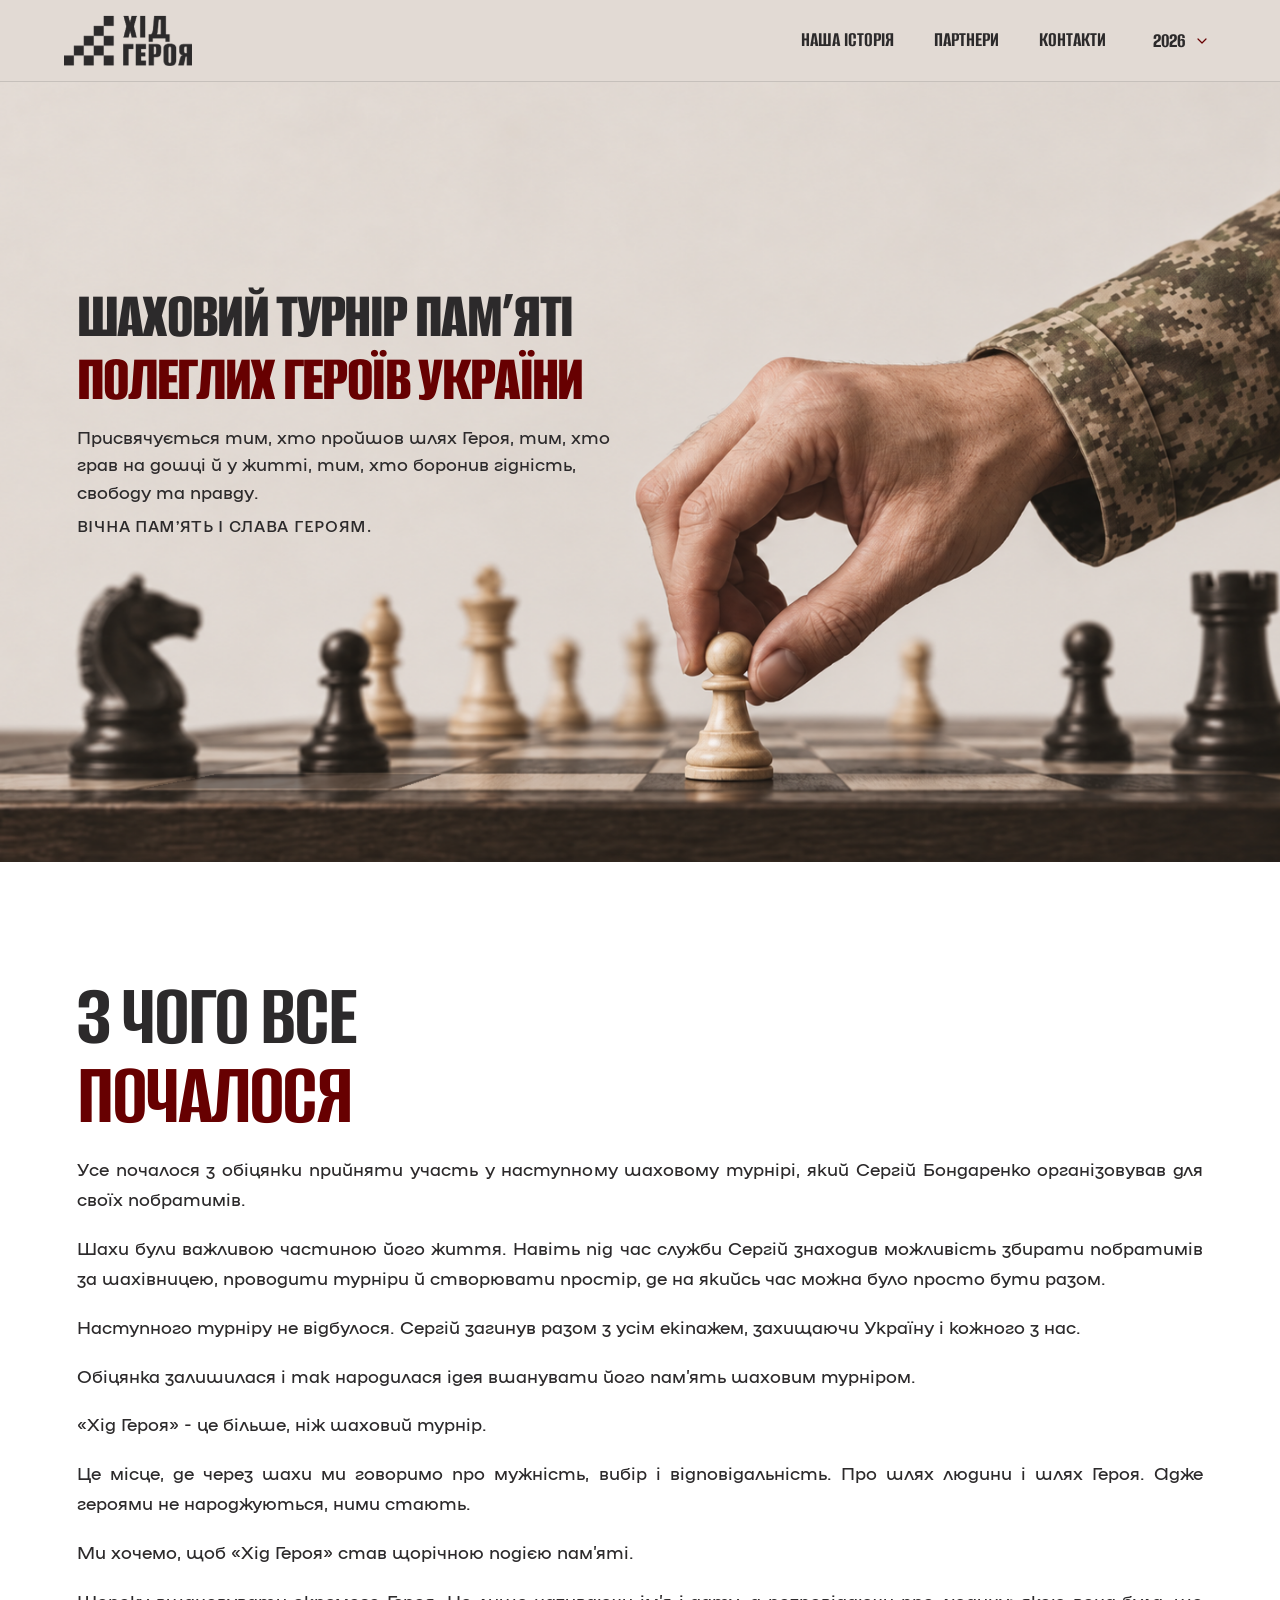
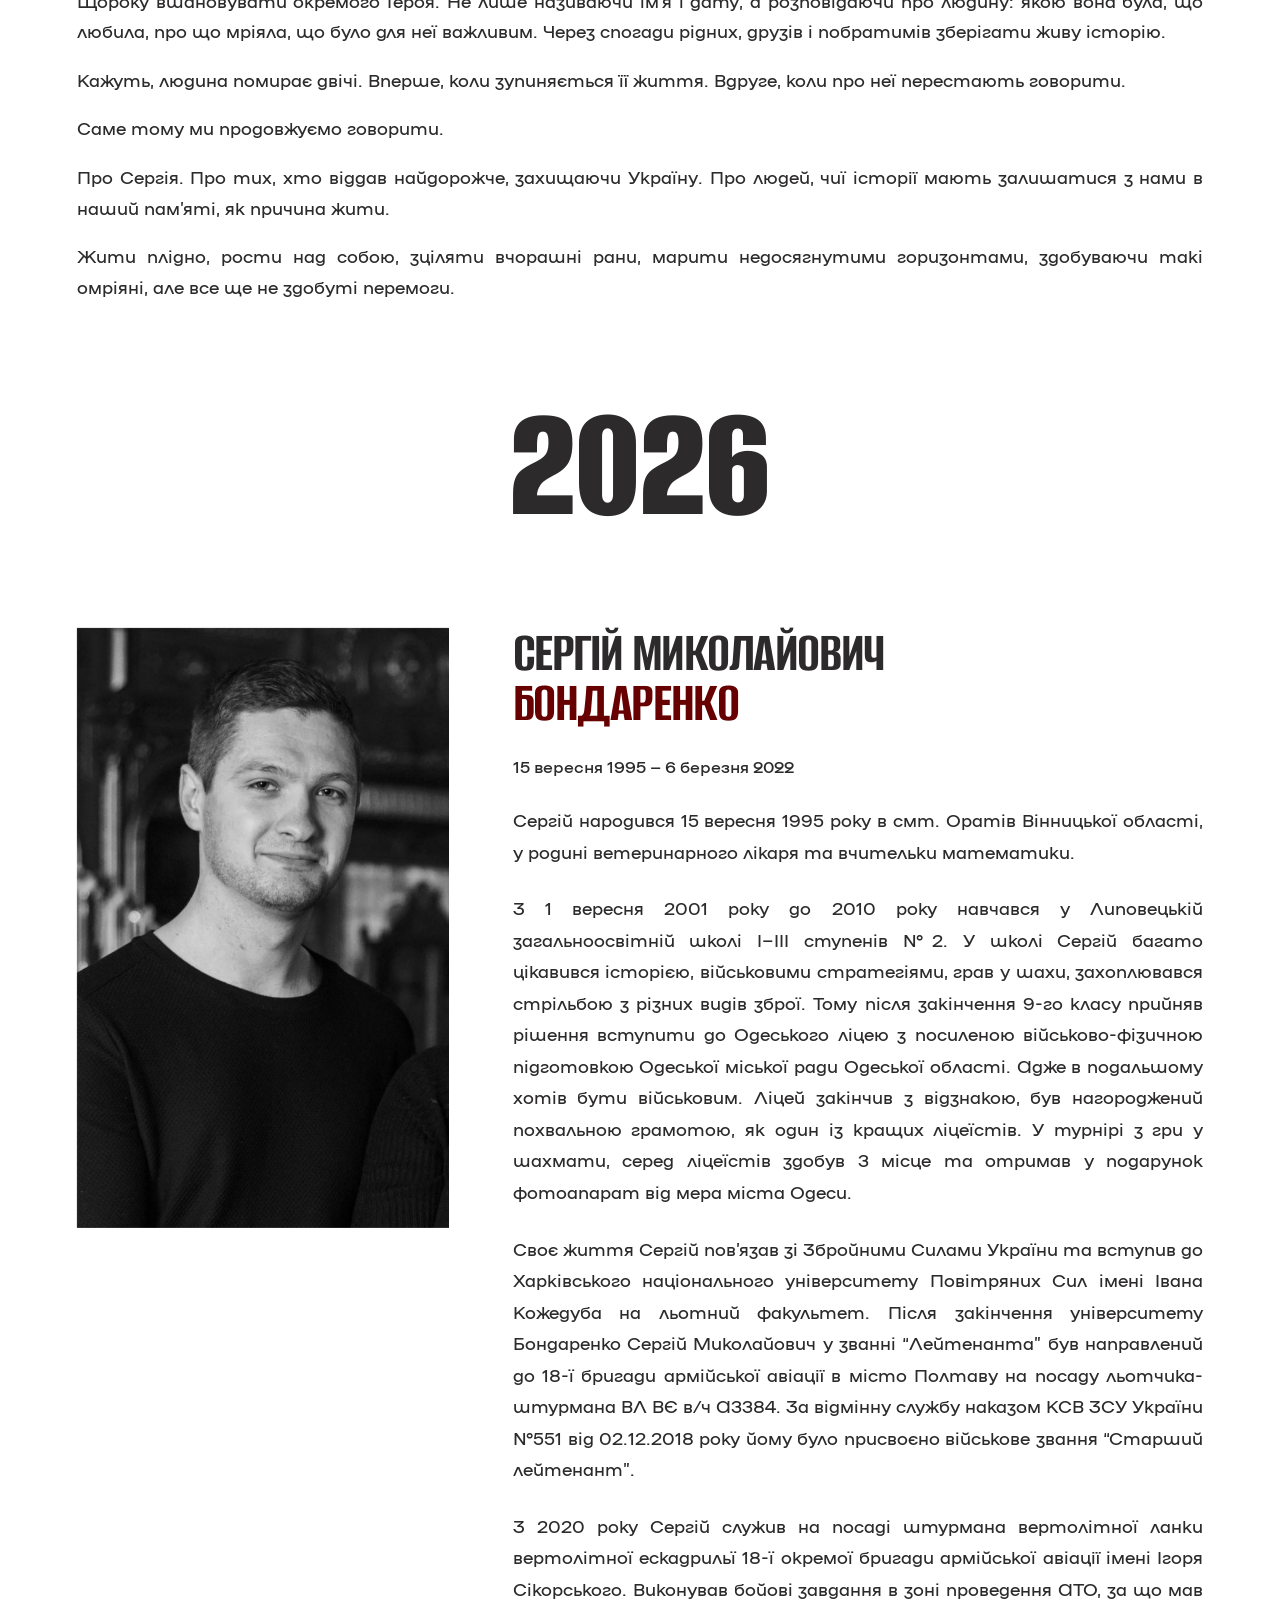
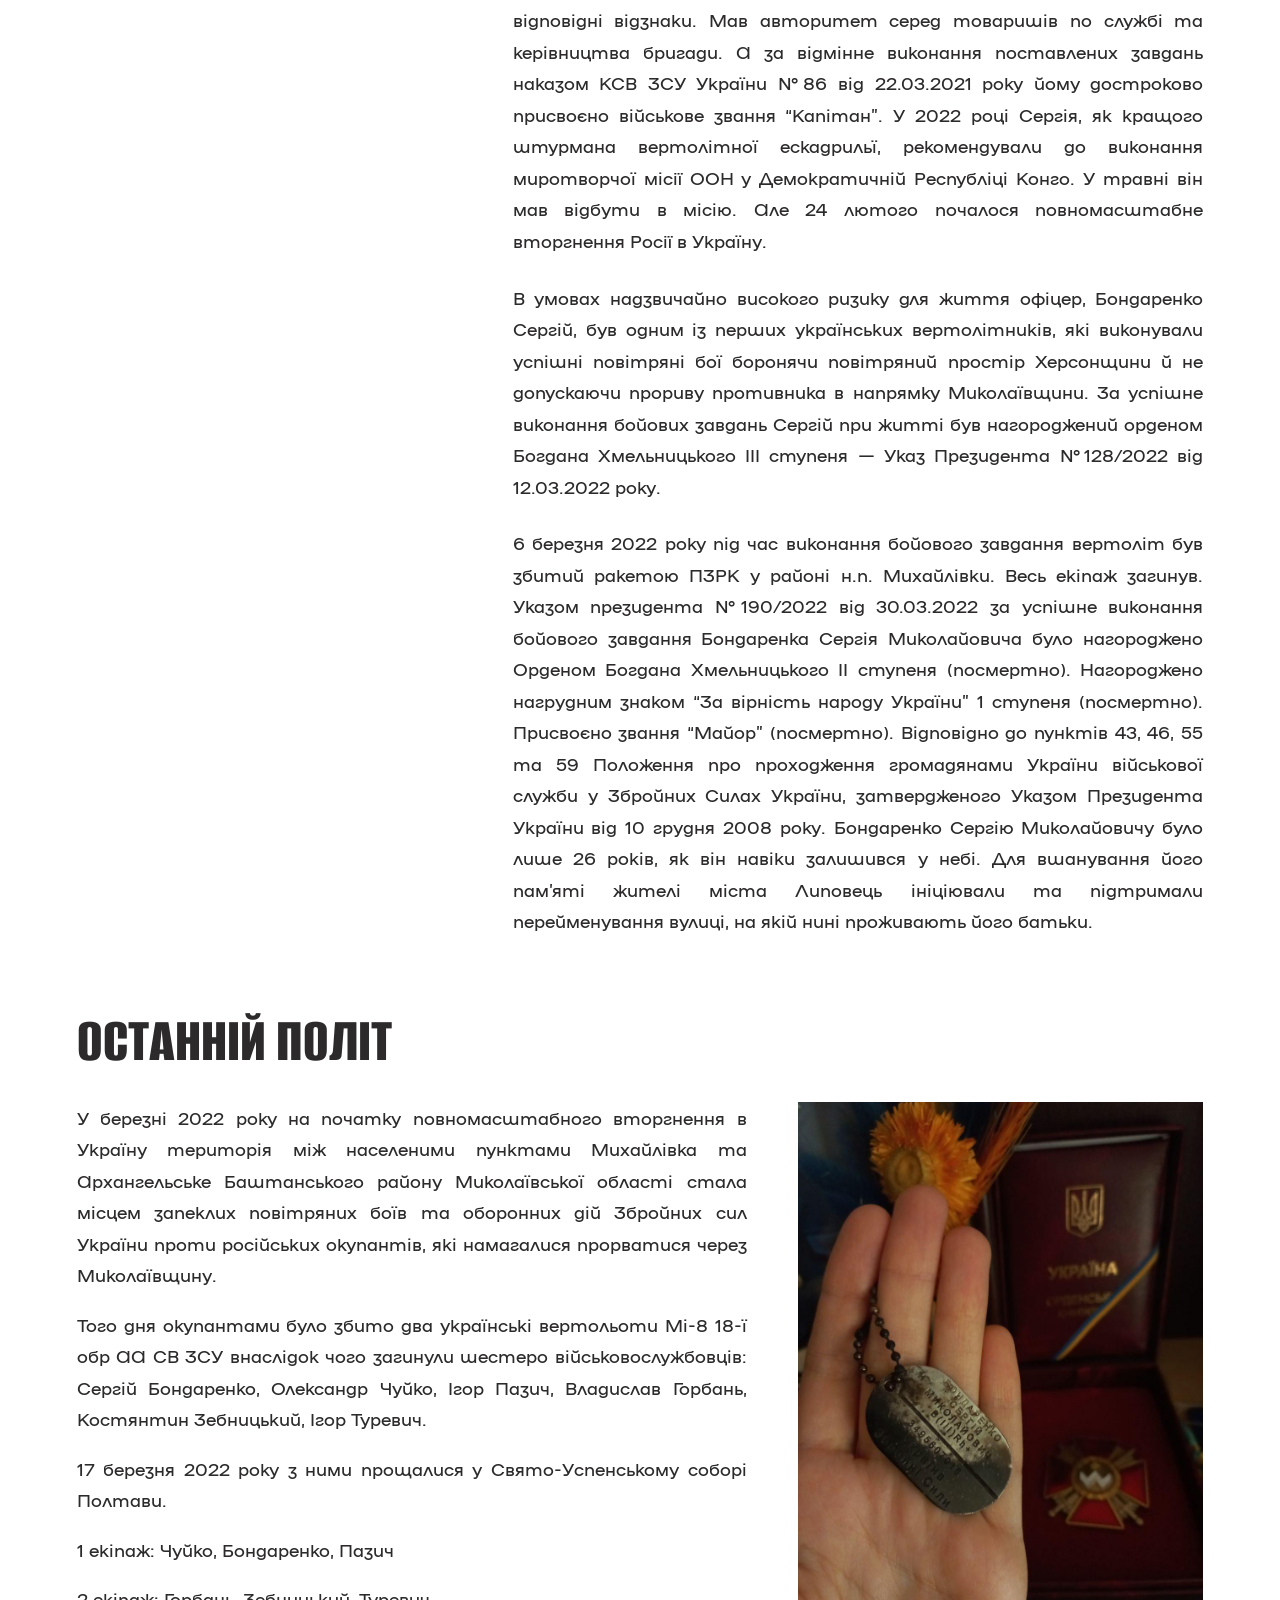
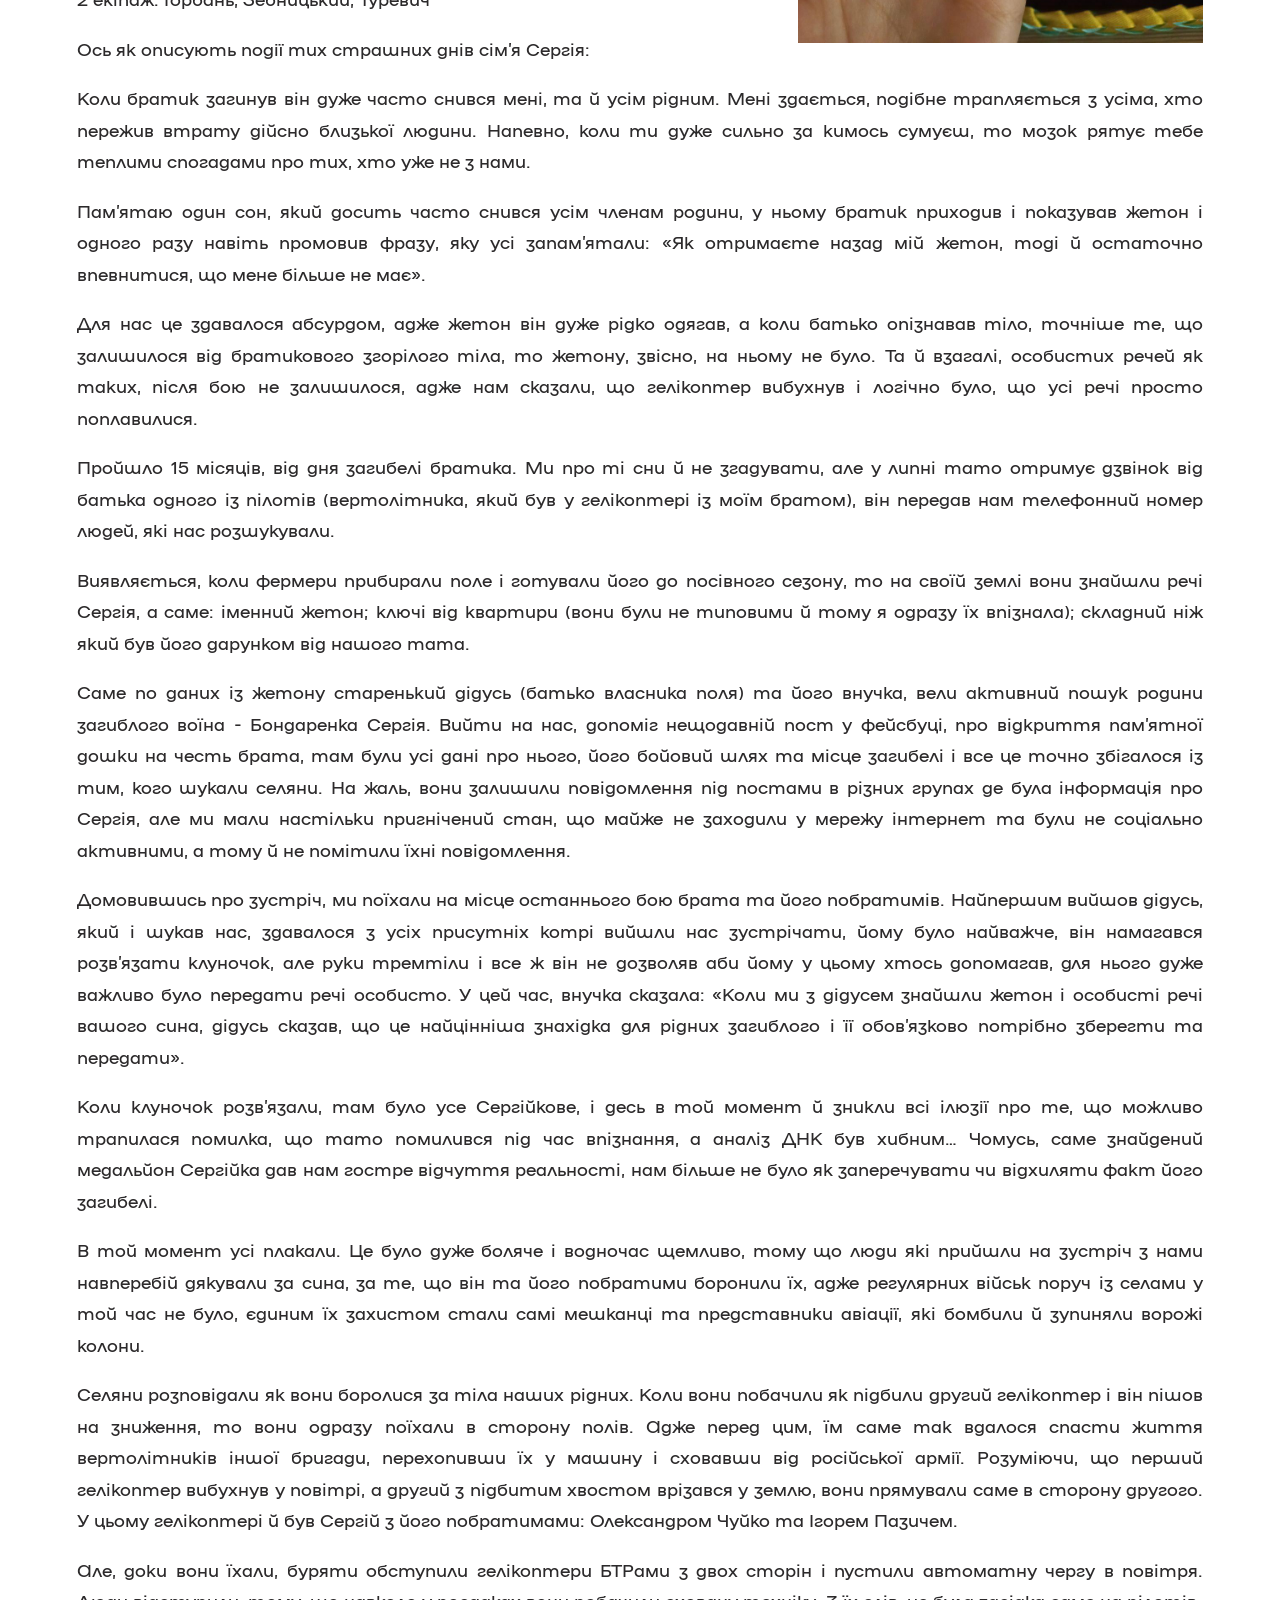
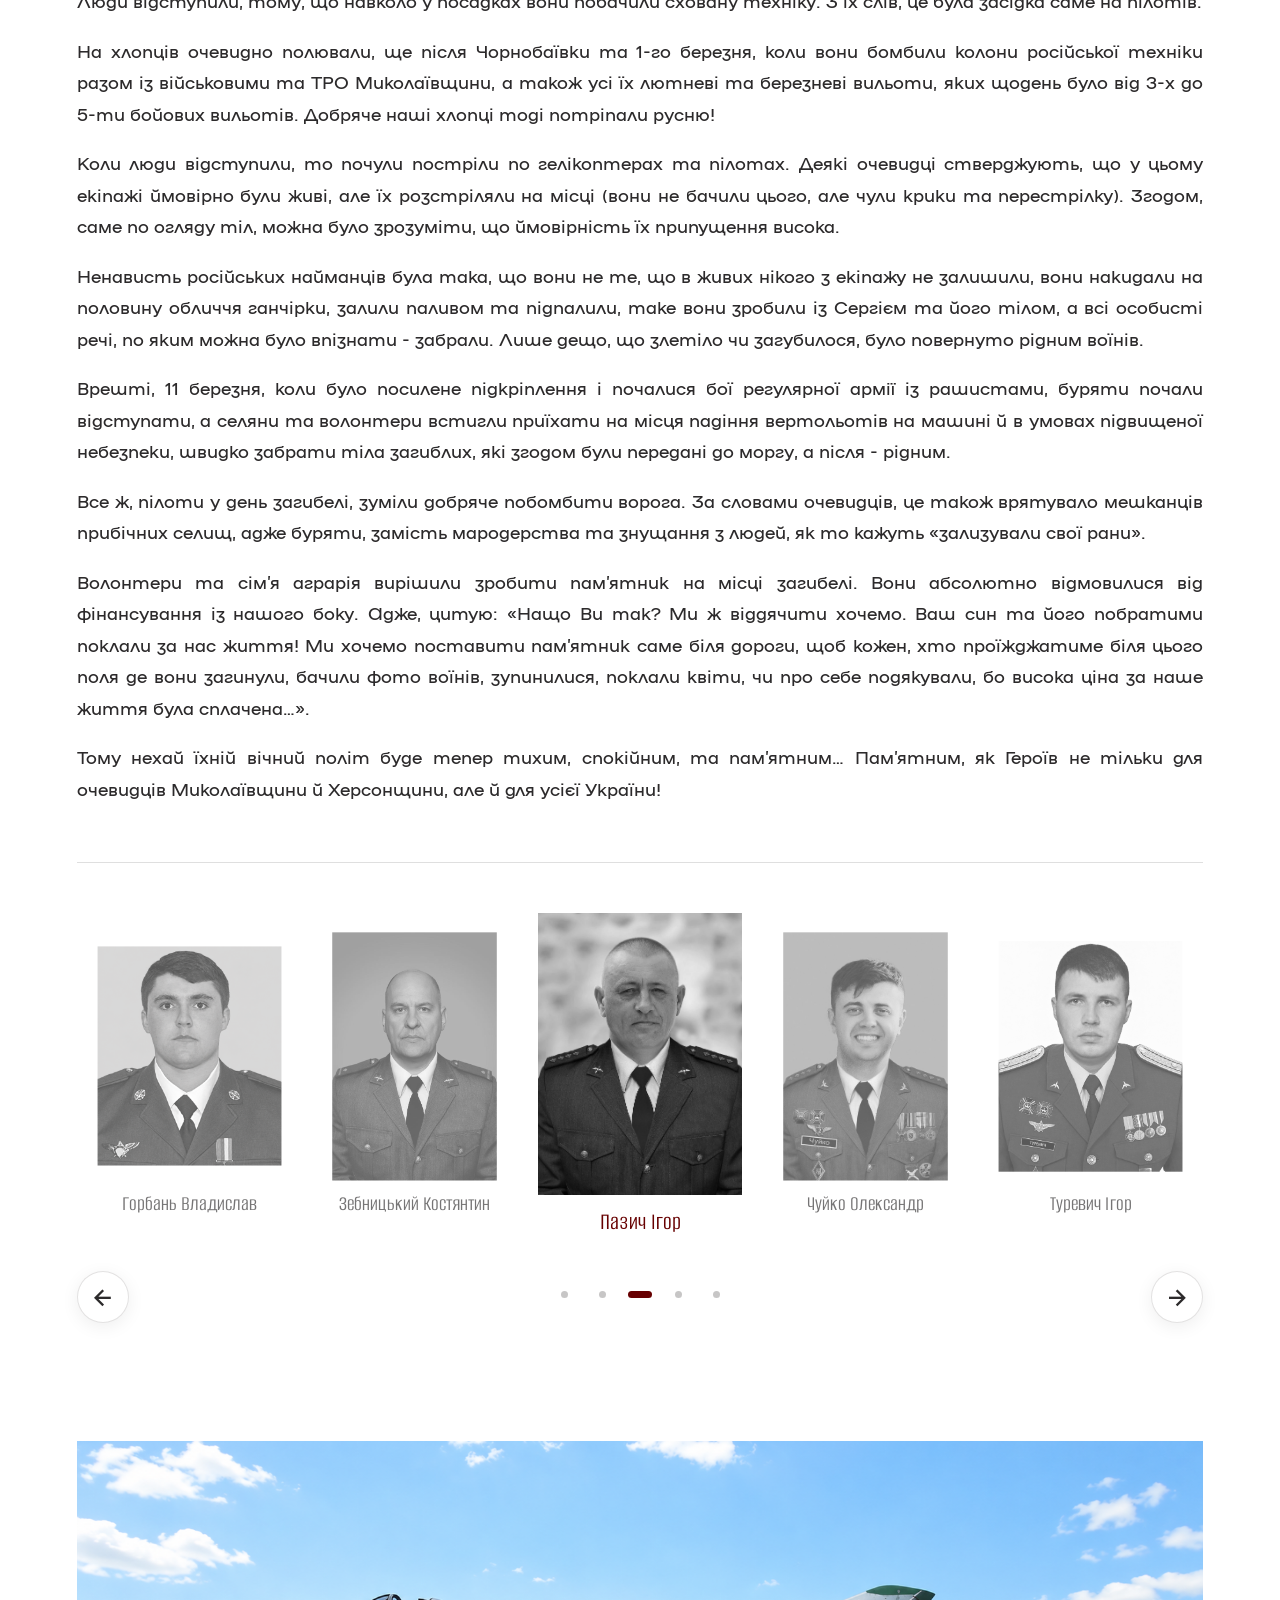
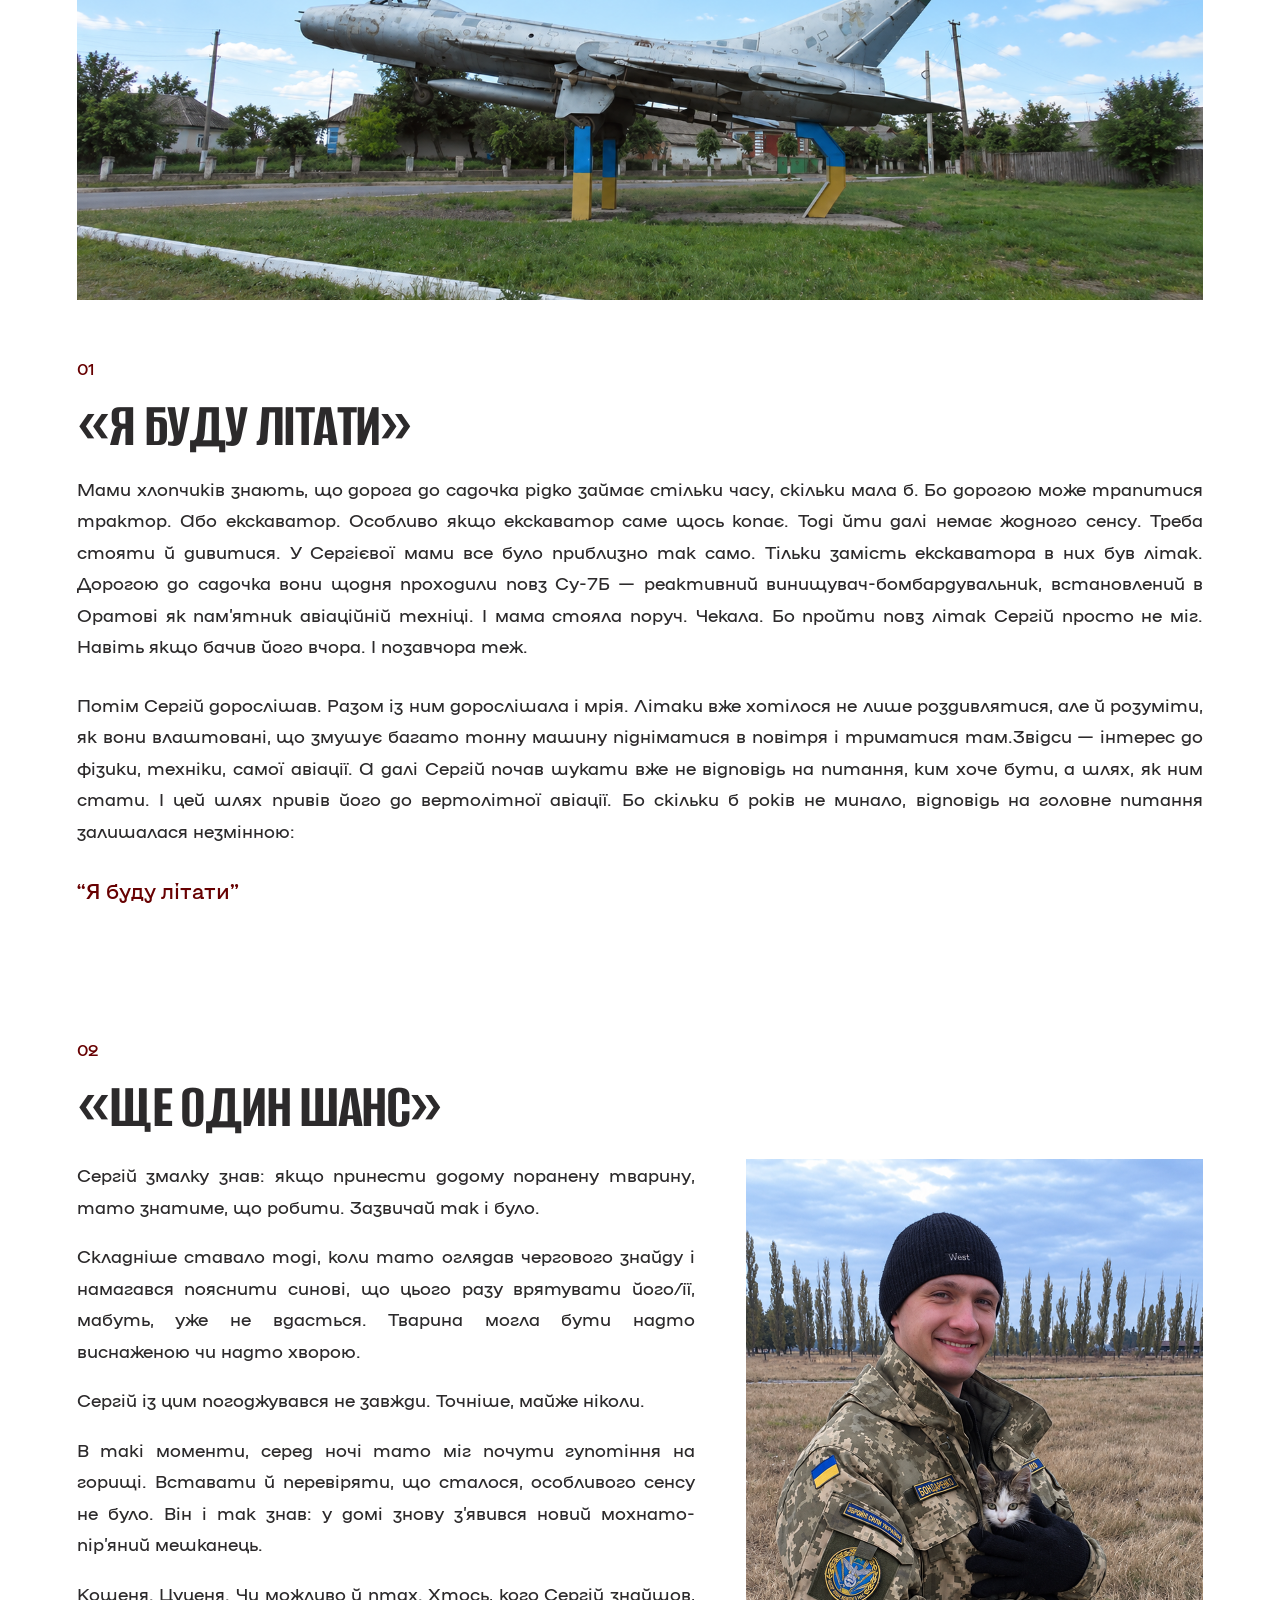
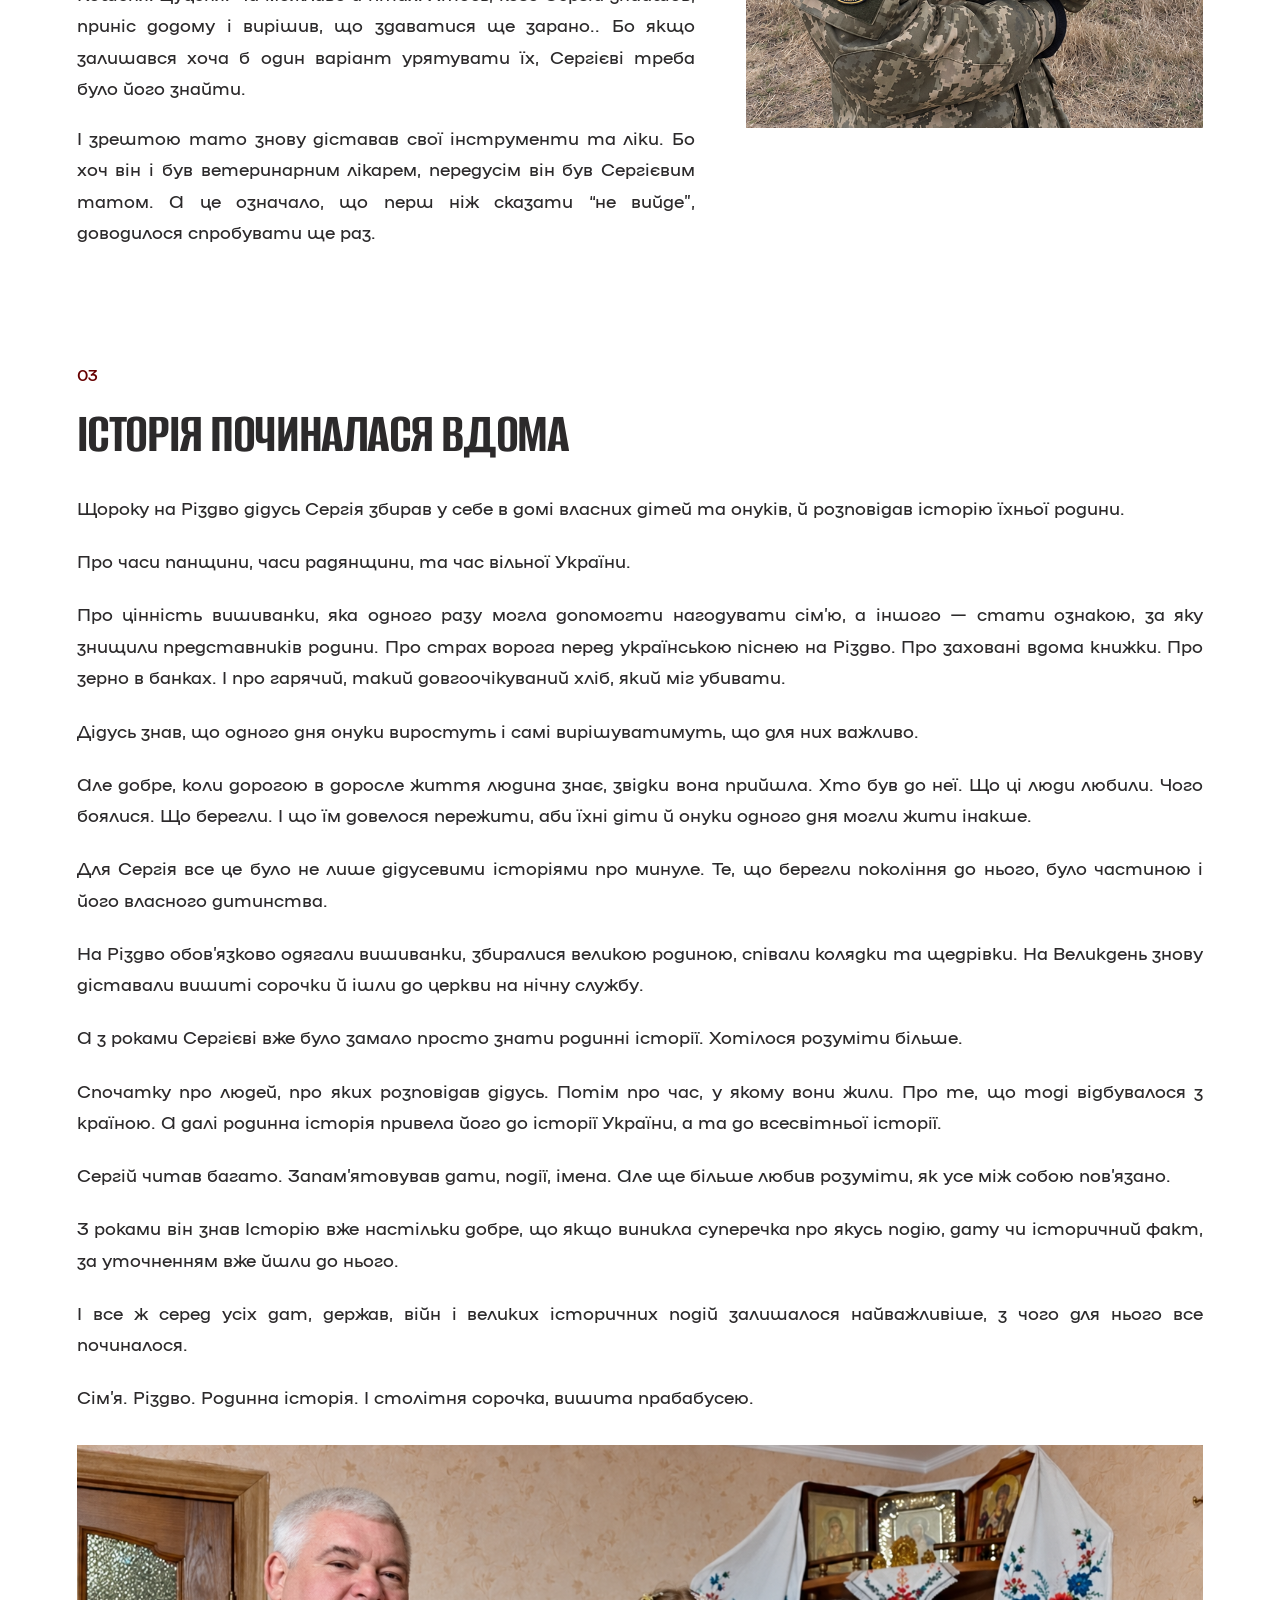
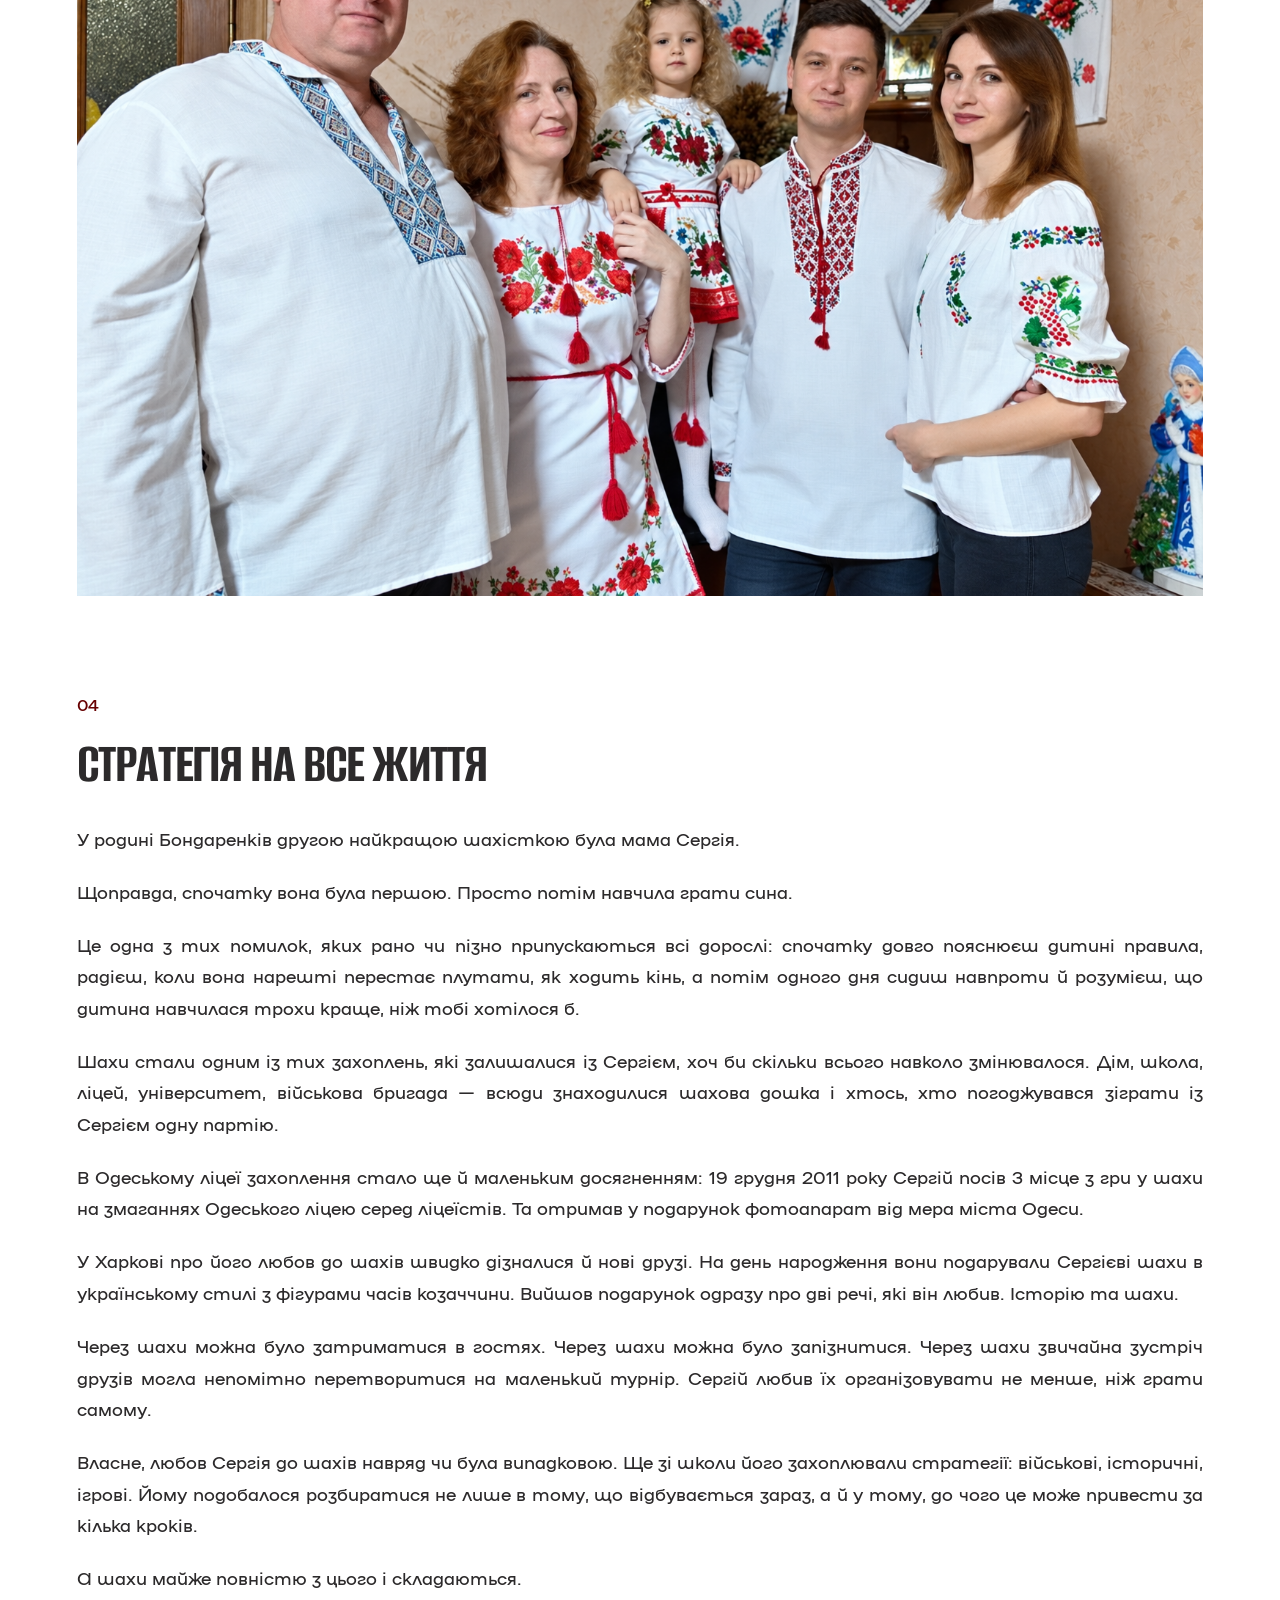
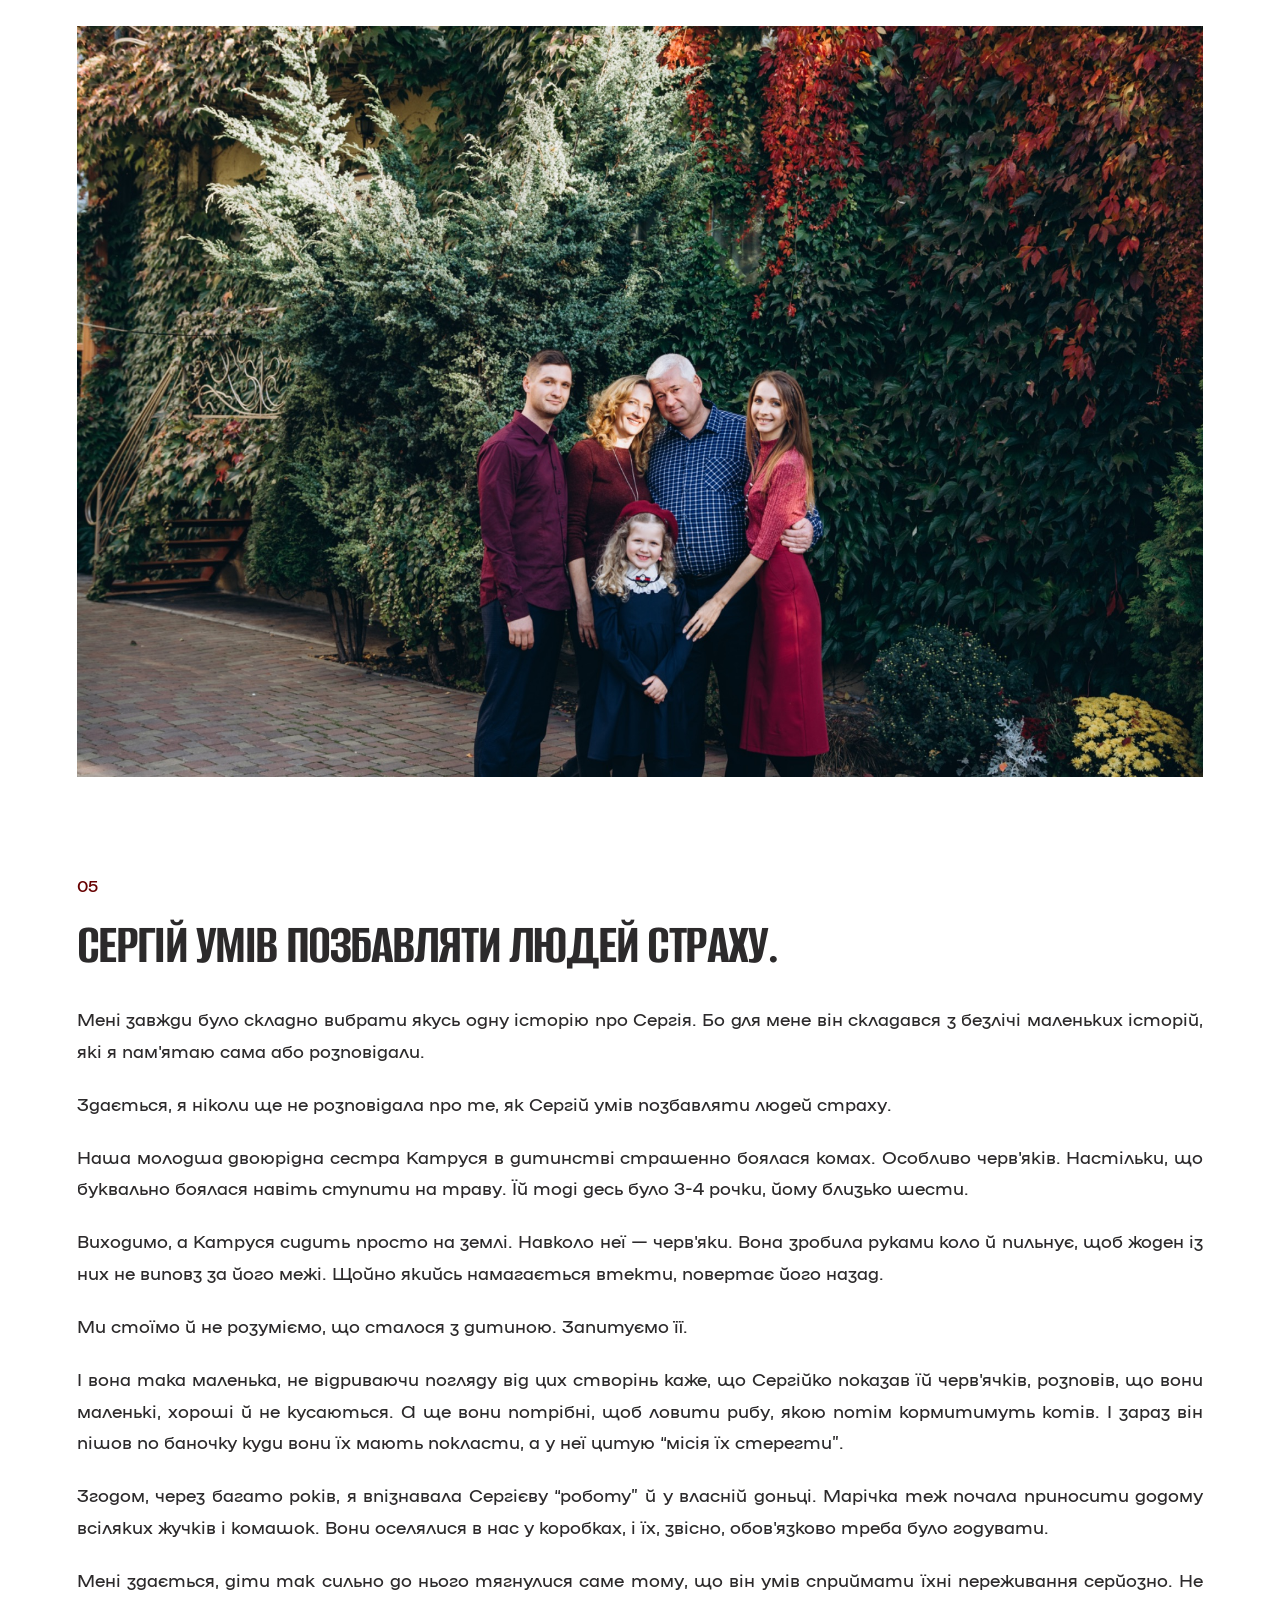
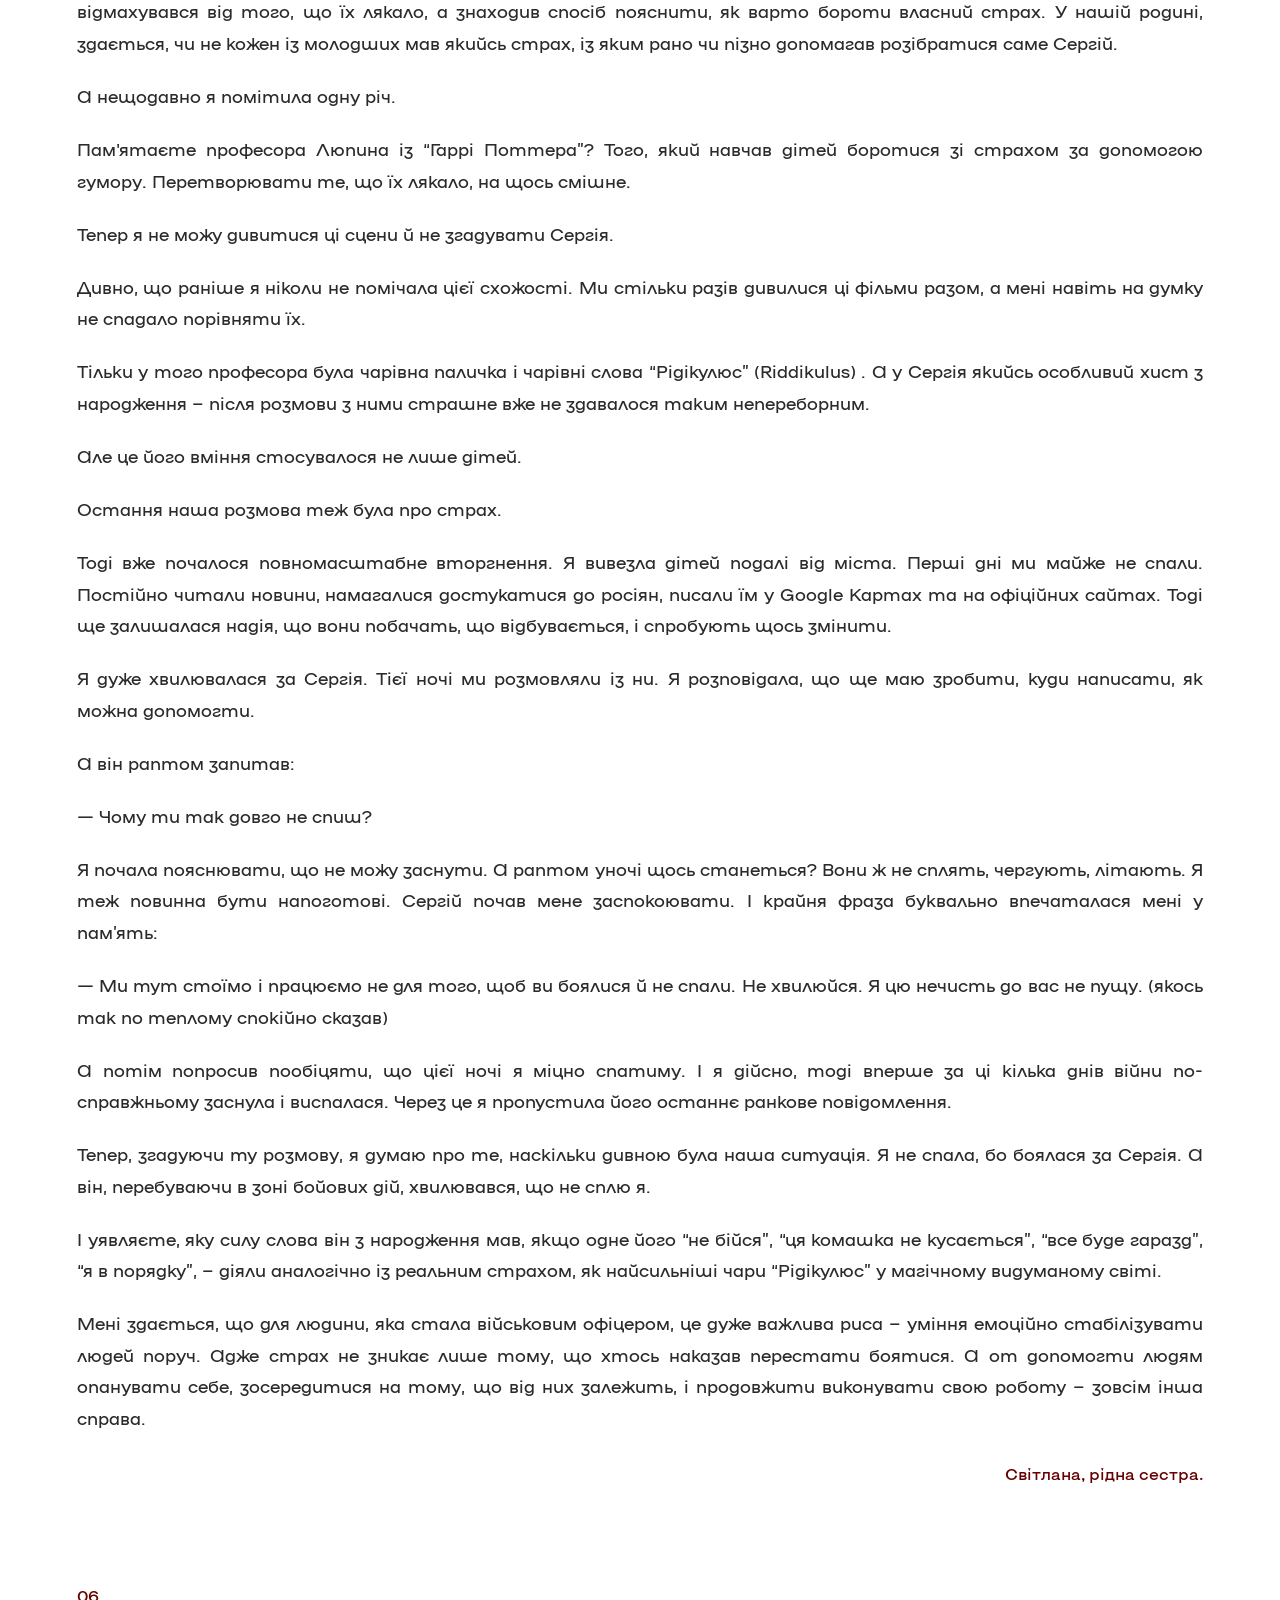
==== commit 326dfbc5: "Update memorial stories, portrait carousel and contact form" ====
--- a/index.html
+++ b/index.html
@@ -40,53 +40,166 @@
     </section>
 
     <section class="origin" id="history">
-      <div class="origin-copy">
-        <h2>З чого все<br><span>почалося</span></h2>
-        <p>«Хід Героя» народився як турнір пам’яті — зустріч, де шахи допомагають говорити про мужність, вибір і відповідальність.</p>
-        <p>Кожен рік присвячений окремому Герою. Через спогади рідних, друзів і побратимів ми зберігаємо живу історію людини, а не лише дати.</p>
-      </div>
-      <div class="origin-photo placeholder"><span>Фото</span></div>
+      <div class="origin-copy"><h2>З чого все<br><span>почалося</span></h2><p>Усе почалося з обіцянки прийняти участь у наступному шаховому турнірі, який Сергій Бондаренко організовував для своїх побратимів.</p>
+<p>Шахи були важливою частиною його життя. Навіть під час служби Сергій знаходив можливість збирати побратимів за шахівницею, проводити турніри й створювати простір, де на якийсь час можна було просто бути разом.</p>
+<p>Наступного турніру не відбулося. Сергій загинув разом з усім екіпажем, захищаючи Україну і кожного з нас.</p>
+<p>Обіцянка залишилася і так народилася ідея вшанувати його памʼять шаховим турніром.</p>
+<p>«Хід Героя» - це більше, ніж шаховий турнір.</p>
+<p>Це місце, де через шахи ми говоримо про мужність, вибір і відповідальність. Про шлях людини і шлях Героя. Адже героями не народжуються, ними стають.</p>
+<p>Ми хочемо, щоб «Хід Героя» став щорічною подією памʼяті.</p>
+<p>Щороку вшановувати окремого Героя. Не лише називаючи імʼя і дату, а розповідаючи про людину: якою вона була, що любила, про що мріяла, що було для неї важливим. Через спогади рідних, друзів і побратимів зберігати живу історію.</p>
+<p>Кажуть, людина помирає двічі. Вперше, коли зупиняється її життя. Вдруге, коли про неї перестають говорити.</p>
+<p>Саме тому ми продовжуємо говорити.</p>
+<p>Про Сергія. Про тих, хто віддав найдорожче, захищаючи Україну. Про людей, чиї історії мають залишатися з нами в наший памʼяті, як причина жити.</p>
+<p>Жити плідно, рости над собою, зціляти вчорашні рани, марити недосягнутими горизонтами, здобуваючи такі омріяні, але все ще не здобуті перемоги.</p></div>
     </section>
 
     <section class="hero-story" id="hero-2026">
       <p class="year-title">2026</p>
       <div class="story-heading biography-layout">
         <img class="portrait hero-portrait" src="assets/serhii-bondarenko.jpg" alt="Сергій Миколайович Бондаренко" width="617" height="996" loading="lazy" decoding="async">
-        <div class="biography-copy">
-          <h2>Сергій Миколайович<br><span>Бондаренко</span></h2>
-          <p class="dates">15 вересня 1995 — 6 березня 2022</p>
-          <p>Сергій народився 15 вересня 1995 року в смт. Оратів Вінницької області, у родині ветеринарного лікаря та вчительки математики.</p>
-          <p>З 1 вересня 2001 року до 2010 року навчався у Липовецькій загальноосвітній школі І–ІІІ ступенів №2. У школі Сергій багато цікавився історією, військовими стратегіями, грав у шахи, захоплювався стрільбою з різних видів зброї. Тому після закінчення 9-го класу прийняв рішення вступити до Одеського ліцею з посиленою військово-фізичною підготовкою Одеської міської ради Одеської області. Адже в подальшому хотів бути військовим. Ліцей закінчив з відзнакою, був нагороджений похвальною грамотою, як один із кращих ліцеїстів. У турнірі з гри у шахмати, серед ліцеїстів здобув 3 місце та отримав у подарунок фотоапарат від мера міста Одеси.</p>
-
+        <div class="biography-copy"><h2>Сергій Миколайович<br><span>Бондаренко</span></h2><p class="dates">15 вересня 1995 — 6 березня 2022</p><p>Сергій народився 15 вересня 1995 року в смт. Оратів Вінницької області, у родині ветеринарного лікаря та вчительки математики.</p>
+<p>З 1 вересня 2001 року до 2010 року навчався у Липовецькій загальноосвітній школі І–ІІІ ступенів №2. У школі Сергій багато цікавився історією, військовими стратегіями, грав у шахи, захоплювався стрільбою з різних видів зброї. Тому після закінчення 9-го класу прийняв рішення вступити до Одеського ліцею з посиленою військово-фізичною підготовкою Одеської міської ради Одеської області. Адже в подальшому хотів бути військовим. Ліцей закінчив з відзнакою, був нагороджений похвальною грамотою, як один із кращих ліцеїстів. У турнірі з гри у шахмати, серед ліцеїстів здобув 3 місце та отримав у подарунок фотоапарат від мера міста Одеси.</p>
 <p>Своє життя Сергій пов’язав зі Збройними Силами України та вступив до Харківського національного університету Повітряних Сил імені Івана Кожедуба на льотний факультет. Після закінчення університету Бондаренко Сергій Миколайович у званні “Лейтенанта” був направлений до 18-ї бригади армійської авіації в місто Полтаву на посаду льотчика-штурмана ВЛ ВЄ в/ч А3384. За відмінну службу наказом КСВ ЗСУ України №551 від 02.12.2018 року йому було присвоєно військове звання “Старший лейтенант”.</p>
 <p>З 2020 року Сергій служив на посаді штурмана вертолітної ланки вертолітної ескадрильї 18-ї окремої бригади армійської авіації імені Ігоря Сікорського. Виконував бойові завдання в зоні проведення АТО, за що мав відповідні відзнаки. Мав авторитет серед товаришів по службі та керівництва бригади. А за відмінне виконання поставлених завдань наказом КСВ ЗСУ України №86 від 22.03.2021 року йому достроково присвоєно військове звання “Капітан”. У 2022 році Сергія, як кращого штурмана вертолітної ескадрильї, рекомендували до виконання миротворчої місії ООН у Демократичній Республіці Конго. У травні він мав відбути в місію. Але 24 лютого почалося повномасштабне вторгнення Росії в Україну.</p>
 <p>В умовах надзвичайно високого ризику для життя офіцер, Бондаренко Сергій, був одним із перших українських вертолітників, які виконували успішні повітряні бої боронячи повітряний простір Херсонщини й не допускаючи прориву противника в напрямку Миколаївщини. За успішне виконання бойових завдань Сергій при житті був нагороджений орденом Богдана Хмельницького ІІІ ступеня — Указ Президента №128/2022 від 12.03.2022 року.</p>
-<p>6 березня 2022 року під час виконання бойового завдання вертоліт був збитий ракетою ПЗРК у районі н.п. Михайлівки. Весь екіпаж загинув. Указом президента №190/2022 від 30.03.2022 за успішне виконання бойового завдання Бондаренка Сергія Миколайовича було нагороджено Орденом Богдана Хмельницького ІІ ступеня (посмертно). Нагороджено нагрудним знаком “За вірність народу України” 1 ступеня (посмертно). Присвоєно звання “Майор” (посмертно). Відповідно до пунктів 43, 46, 55 та 59 Положення про проходження громадянами України військової служби у Збройних Силах України, затвердженого Указом Президента України від 10 грудня 2008 року. Бондаренко Сергію Миколайовичу було лише 26 років, як він навіки залишився у небі. Для вшанування його пам’яті жителі міста Липовець ініціювали та підтримали перейменування вулиці, на якій нині проживають його батьки.</p>
-        </div>
-      </div>
-
-      <figure class="wide-photo flight-photo"><img src="assets/story-flight.png" alt="Літак Су-7Б, встановлений як пам’ятник в Оратові" width="1672" height="682" loading="lazy" decoding="async"></figure>
-      <div class="story-grid">
-        <article class="flight-story"><div><span class="story-no">01</span><h3>«Я буду літати»</h3><p>Мами хлопчиків знають, що дорога до садочка рідко займає стільки часу, скільки мала б. Бо дорогою може трапитися трактор. Або екскаватор. Особливо якщо екскаватор саме щось копає. Тоді йти далі немає жодного сенсу. Треба стояти й дивитися. У Сергієвої мами все було приблизно так само. Тільки замість екскаватора в них був літак.</p>
-<p>Дорогою до садочка вони щодня проходили повз Су-7Б — реактивний винищувач-бомбардувальник, встановлений в Оратові як пам’ятник авіаційній техніці. І мама стояла поруч. Чекала. Бо пройти повз літак Сергій просто не міг. Навіть якщо бачив його вчора. І позавчора теж.</p>
-<p>Потім Сергій дорослішав. Разом із ним дорослішала і мрія. Літаки вже хотілося не лише роздивлятися, але й розуміти, як вони влаштовані, що змушує багато тонну машину підніматися в повітря і триматися там.</p>
-<p>Звідси — інтерес до фізики, техніки, самої авіації. А далі Сергій почав шукати вже не відповідь на питання, ким хоче бути, а шлях, як ним стати. І цей шлях привів його до вертолітної авіації. Бо скільки б років не минало, відповідь на головне питання залишалася незмінною:</p>
-<p>“Я буду літати”</p></div></article>
-        <article class="split animal-story"><header class="animal-heading"><span class="story-no">02</span><h3>Історія друга</h3></header><div class="animal-copy"><p>Сергій змалку знав: якщо принести додому поранену тварину, тато знатиме, що робити. Зазвичай так і було.</p>
-<p>Складніше ставало тоді, коли тато оглядав чергового знайду і намагався пояснити синові, що цього разу врятувати його/її, мабуть, уже не вдасться. Тварина могла бути надто виснаженою чи надто хворою. </p><p>Сергій із цим погоджувався не завжди. Точніше, майже ніколи. </p><p>В такі моменти, серед ночі тато міг почути гупотіння на горищі. Вставати й перевіряти, що сталося, особливого сенсу не було. Він і так знав: у домі знову з’явився новий мохнато-пір’яний мешканець. </p><p>Кошеня. Цуценя. Чи можливо й птах. Хтось, кого Сергій знайшов, приніс додому і вирішив, що здаватися ще зарано.. Бо якщо залишався хоча б один варіант урятувати їх, Сергієві треба було його знайти.</p>
-<p>І зрештою тато знову діставав свої інструменти та ліки. Бо хоч він і був ветеринарним лікарем, передусім він був Сергієвим татом. А це означало, що перш ніж сказати “не вийде”, доводилося спробувати ще раз.</p></div><img class="story-photo animal-photo" src="assets/story-animals.png" alt="Сергій Бондаренко тримає кошеня на руках" width="905" height="1127" loading="lazy" decoding="async"></article>
-        <article class="split image-first"><div class="story-photo placeholder"><span>Фото</span></div><div><span class="story-no">03</span><h3>Історія третя</h3><p>Історія, що пов’язує пам’ять про Героя з шахами, витримкою, стратегією та силою вибору.</p></div></article>
-      </div>
-      <div class="wide-photo placeholder"><span>Фото</span></div>
-      <article class="final-story"><span class="story-no">04</span><h3>Історія четверта</h3><p>Спогад про те, яким Сергій залишився для близьких і що важливо передати наступним поколінням.</p></article>
-      <details class="more-stories">
-        <summary>Ще шість історій <span>+</span></summary>
-        <div class="more-grid"><p><b>05</b> Наступна історія</p><p><b>06</b> Наступна історія</p><p><b>07</b> Наступна історія</p><p><b>08</b> Наступна історія</p><p><b>09</b> Наступна історія</p><p><b>10</b> Наступна історія</p></div>
-      </details>
+<p>6 березня 2022 року під час виконання бойового завдання вертоліт був збитий ракетою ПЗРК у районі н.п. Михайлівки. Весь екіпаж загинув. Указом президента №190/2022 від 30.03.2022 за успішне виконання бойового завдання Бондаренка Сергія Миколайовича було нагороджено Орденом Богдана Хмельницького ІІ ступеня (посмертно). Нагороджено нагрудним знаком “За вірність народу України” 1 ступеня (посмертно). Присвоєно звання “Майор” (посмертно). Відповідно до пунктів 43, 46, 55 та 59 Положення про проходження громадянами України військової служби у Збройних Силах України, затвердженого Указом Президента України від 10 грудня 2008 року. Бондаренко Сергію Миколайовичу було лише 26 років, як він навіки залишився у небі. Для вшанування його пам’яті жителі міста Липовець ініціювали та підтримали перейменування вулиці, на якій нині проживають його батьки.</p></div>
+      </div>
+
+      <article class="last-flight"><h3>ОСТАННІЙ ПОЛІТ</h3><div class="last-flight-copy"><img class="keepsake-photo" src="assets/stories/image7.jpg" alt="Пам’ятні речі Сергія" loading="lazy" decoding="async"><p>У березні 2022 року на початку повномасштабного вторгнення в Україну територія між населеними пунктами Михайлівка та Архангельське Баштанського району Миколаївської області стала місцем запеклих повітряних боїв та оборонних дій Збройних сил України проти російських окупантів, які намагалися прорватися через Миколаївщину.</p>
+<p>Того дня окупантами було збито два українські вертольоти Мі-8 18-ї обр АА СВ ЗСУ внаслідок чого загинули шестеро військовослужбовців: Сергій Бондаренко, Олександр Чуйко, Ігор Пазич, Владислав Горбань, Костянтин Зебницький, Ігор Туревич.</p>
+<p>17 березня 2022 року з ними прощалися у Свято-Успенському соборі Полтави.</p>
+<p>1 екіпаж: Чуйко, Бондаренко, Пазич</p>
+<p>2 екіпаж: Горбань, Зебницький, Туревич</p>
+<p>Ось як описують події тих страшних днів сім’я Сергія:</p>
+<p>Коли братик загинув він дуже часто снився мені, та й усім рідним. Мені здається, подібне трапляється з усіма, хто пережив втрату дійсно близької людини. Напевно, коли ти дуже сильно за кимось сумуєш, то мозок рятує тебе теплими спогадами про тих, хто уже не з нами.</p>
+<p>Пам’ятаю один сон, який досить часто снився усім членам родини, у ньому братик приходив і показував жетон і одного разу навіть промовив фразу, яку усі запам’ятали: «Як отримаєте назад мій жетон, тоді й остаточно впевнитися, що мене більше не має».</p>
+<p>Для нас це здавалося абсурдом, адже жетон він дуже рідко одягав, а коли батько опізнавав тіло, точніше те, що залишилося від братикового згорілого тіла, то жетону, звісно, на ньому не було. Та й взагалі, особистих речей як таких, після бою не залишилося, адже нам сказали, що гелікоптер вибухнув і логічно було, що усі речі просто поплавилися.</p>
+<p>Пройшло 15 місяців,  від дня загибелі братика. Ми про ті сни й не згадувати, але у липні тато отримує дзвінок від батька одного із пілотів (вертолітника, який був у гелікоптері із моїм братом), він передав нам телефонний номер людей, які нас розшукували.</p>
+<p>Виявляється, коли фермери прибирали поле і готували його до посівного сезону, то на своїй землі вони знайшли речі Сергія, а саме: іменний жетон; ключі від квартири (вони були не типовими й тому я одразу їх впізнала); складний ніж який був його дарунком від нашого тата.</p>
+<p>Саме по даних із жетону старенький дідусь (батько власника поля) та його внучка, вели активний пошук родини загиблого воїна - Бондаренка Сергія. Вийти на нас, допоміг нещодавній пост у фейсбуці, про відкриття пам’ятної дошки на честь брата, там були усі дані про нього, його бойовий шлях та місце загибелі і все це точно збігалося із тим, кого шукали селяни. На жаль, вони залишили повідомлення під постами в різних групах де була інформація про Сергія, але ми мали настільки пригнічений стан, що майже не заходили у мережу інтернет та були не соціально активними, а тому й не помітили їхні повідомлення.</p>
+<p>Домовившись про зустріч, ми поїхали на місце останнього бою брата та його побратимів. Найпершим вийшов дідусь, який і шукав нас, здавалося з усіх присутніх котрі вийшли нас зустрічати, йому було найважче, він намагався розв’язати клуночок, але руки тремтіли і все ж він не дозволяв аби йому у цьому хтось допомагав, для нього дуже важливо було передати речі особисто. У цей час, внучка сказала: «Коли ми з дідусем знайшли жетон і особисті речі вашого сина, дідусь сказав, що це найцінніша знахідка для рідних загиблого і її обов’язково потрібно зберегти та передати».</p>
+<p>Коли клуночок розв’язали, там було усе Сергійкове, і десь в той момент й зникли всі ілюзії про те, що можливо трапилася помилка, що тато помилився під час впізнання, а аналіз ДНК був хибним… Чомусь, саме знайдений медальйон Сергійка дав нам гостре відчуття реальності, нам більше не було як заперечувати чи відхиляти факт його загибелі.</p>
+<p>В той момент усі плакали. Це було дуже боляче і водночас щемливо, тому що люди які прийшли на зустріч з нами навперебій дякували за сина, за те, що він та його побратими боронили їх, адже регулярних військ поруч із селами у той час не було, єдиним їх захистом стали самі мешканці та представники авіації, які бомбили й зупиняли ворожі колони.</p>
+<p>Селяни розповідали як вони боролися за тіла наших рідних. Коли вони побачили як підбили другий гелікоптер і він пішов на зниження, то вони одразу поїхали в сторону полів. Адже перед цим, їм саме так вдалося спасти життя вертолітників іншої бригади,  перехопивши їх у машину і сховавши від російської армії. Розуміючи, що перший гелікоптер вибухнув у повітрі, а другий з підбитим хвостом врізався у землю, вони прямували саме в сторону другого. У цьому гелікоптері й був Сергій з його побратимами: Олександром Чуйко та Ігорем Пазичем.</p>
+<p>Але, доки вони їхали, буряти обступили гелікоптери БТРами з двох сторін і пустили автоматну чергу в повітря. Люди відступили, тому, що навколо у посадках вони побачили сховану техніку.  З їх слів, це була засідка саме на пілотів.</p>
+<p>На хлопців очевидно полювали, ще після Чорнобаївки та 1-го березня, коли вони бомбили колони російської техніки разом із військовими та ТРО Миколаївщини, а також усі їх лютневі та березневі вильоти, яких щодень було від 3-х до 5-ти бойових вильотів. Добряче наші хлопці тоді потріпали русню!</p>
+<p>Коли люди відступили, то почули постріли по гелікоптерах та пілотах. Деякі очевидці стверджують, що у цьому екіпажі ймовірно були живі, але їх розстріляли на місці (вони не бачили цього, але чули крики та перестрілку). Згодом, саме по огляду тіл, можна було зрозуміти, що ймовірність їх припущення висока.</p>
+<p>Ненависть російських найманців була така, що вони не те, що в живих нікого з екіпажу не залишили, вони накидали на половину обличчя ганчірки, залили паливом та підпалили, таке вони зробили із Сергієм та його тілом, а всі особисті речі, по яким можна було впізнати - забрали. Лише дещо, що злетіло чи загубилося, було повернуто рідним воїнів.</p>
+<p>Врешті, 11 березня, коли було посилене підкріплення і почалися бої регулярної армії із рашистами, буряти почали відступати, а селяни та волонтери встигли приїхати на місця падіння вертольотів на машині й в умовах підвищеної небезпеки, швидко забрати тіла загиблих, які згодом були передані до моргу, а після - рідним.</p>
+<p>Все ж, пілоти у день загибелі, зуміли добряче побомбити ворога. За словами очевидців, це також врятувало мешканців прибічних селищ, адже буряти, замість мародерства та знущання з людей, як то кажуть «зализували свої рани».</p>
+<p>Волонтери та сім’я аграрія вирішили зробити пам’ятник на місці загибелі. Вони абсолютно відмовилися від фінансування із нашого боку. Адже, цитую: «Нащо Ви так? Ми ж віддячити хочемо. Ваш син та його побратими поклали за нас життя! Ми хочемо поставити пам’ятник саме біля дороги, щоб кожен, хто проїжджатиме біля цього поля де вони загинули, бачили фото воїнів, зупинилися, поклали квіти, чи про себе подякували, бо висока ціна за наше життя була сплачена…».</p>
+<p>Тому нехай їхній вічний політ буде тепер тихим, спокійним, та пам’ятним… Пам’ятним, як Героїв не тільки для очевидців Миколаївщини й Херсонщини, але й для усієї України!</p></div><div class="crew-carousel" role="region" aria-label="Фотографії екіпажу"><div class="crew-controls"><button type="button" class="crew-prev" aria-label="Попередні фотографії" aria-controls="crew-gallery">←</button><button type="button" class="crew-next" aria-label="Наступні фотографії" aria-controls="crew-gallery">→</button></div><div class="crew-gallery" id="crew-gallery" tabindex="0" aria-label="Фото екіпажу — прокручуйте горизонтально"><button class="crew-card" type="button" aria-label="Горбань Владислав"><img class="story-document-photo" src="assets/stories/vladyslav-horban.png" alt="Владислав Горбань" loading="lazy" decoding="async"><span class="crew-name">Горбань Владислав</span></button><button class="crew-card" type="button" aria-label="Зебницький Костянтин"><img class="story-document-photo" src="assets/stories/kostiantyn-zebnytskyi.jpg" alt="Костянтин Зебницький" loading="lazy" decoding="async"><span class="crew-name">Зебницький Костянтин</span></button><button class="crew-card" type="button" aria-label="Пазич Ігор"><img class="story-document-photo" src="assets/stories/ihor-pazych.jpg" alt="Ігор Пазич" loading="lazy" decoding="async"><span class="crew-name">Пазич Ігор</span></button><button class="crew-card" type="button" aria-label="Чуйко Олександр"><img class="story-document-photo" src="assets/stories/oleksandr-chuiko.jpg" alt="Олександр Чуйко" loading="lazy" decoding="async"><span class="crew-name">Чуйко Олександр</span></button><button class="crew-card" type="button" aria-label="Туревич Ігор"><img class="story-document-photo" src="assets/stories/ihor-turevych.jpg" alt="Ігор Туревич" loading="lazy" decoding="async"><span class="crew-name">Туревич Ігор</span></button></div></div></article>
+<figure class="wide-photo flight-photo"><img src="assets/story-flight.png" alt="Літак Су-7Б, встановлений як пам’ятник в Оратові" width="1672" height="682" loading="lazy" decoding="async"></figure>
+<div class="story-grid">
+<article class="flight-story"><span class="story-no">01</span><h3>«Я БУДУ ЛІТАТИ»</h3><p>Мами хлопчиків знають, що дорога до садочка рідко займає стільки часу, скільки мала б. Бо дорогою може трапитися трактор. Або екскаватор. Особливо якщо екскаватор саме щось копає. Тоді йти далі немає жодного сенсу. Треба стояти й дивитися. У Сергієвої мами все було приблизно так само. Тільки замість екскаватора в них був літак. Дорогою до садочка вони щодня проходили повз Су-7Б — реактивний винищувач-бомбардувальник, встановлений в Оратові як пам’ятник авіаційній техніці. І мама стояла поруч. Чекала. Бо пройти повз літак Сергій просто не міг. Навіть якщо бачив його вчора. І позавчора теж.</p>
+<p>Потім Сергій дорослішав. Разом із ним дорослішала і мрія. Літаки вже хотілося не лише роздивлятися, але й розуміти, як вони влаштовані, що змушує багато тонну машину підніматися в повітря і триматися там.Звідси — інтерес до фізики, техніки, самої авіації. А далі Сергій почав шукати вже не відповідь на питання, ким хоче бути, а шлях, як ним стати. І цей шлях привів його до вертолітної авіації. Бо скільки б років не минало, відповідь на головне питання залишалася незмінною:</p>
+<p>“Я буду літати”</p></article>
+<article class="split animal-story"><header class="animal-heading"><span class="story-no">02</span><h3>«ЩЕ ОДИН ШАНС»</h3></header><div class="animal-copy"><p>Сергій змалку знав: якщо принести додому поранену тварину, тато знатиме, що робити. Зазвичай так і було.</p>
+<p>Складніше ставало тоді, коли тато оглядав чергового знайду і намагався пояснити синові, що цього разу врятувати його/її, мабуть, уже не вдасться. Тварина могла бути надто виснаженою чи надто хворою.</p>
+<p>Сергій із цим погоджувався не завжди. Точніше, майже ніколи.</p>
+<p>В такі моменти, серед ночі тато міг почути гупотіння на горищі. Вставати й перевіряти, що сталося, особливого сенсу не було. Він і так знав: у домі знову з’явився новий мохнато-пір’яний мешканець.</p>
+<p>Кошеня. Цуценя. Чи можливо й птах. Хтось, кого Сергій знайшов, приніс додому і вирішив, що здаватися ще зарано.. Бо якщо залишався хоча б один варіант урятувати їх, Сергієві треба було його знайти.</p>
+<p>І зрештою тато знову діставав свої інструменти та ліки. Бо хоч він і був ветеринарним лікарем, передусім він був Сергієвим татом. А це означало, що перш ніж сказати “не вийде”, доводилося спробувати ще раз.</p></div><img class="story-photo animal-photo" src="assets/story-animals.png" alt="Сергій Бондаренко тримає кошеня" width="905" height="1127" loading="lazy"></article>
+<article class="memory-story" aria-labelledby="story-title-03"><span class="story-no">03</span><h3 id="story-title-03">ІСТОРІЯ ПОЧИНАЛАСЯ ВДОМА</h3><div class="memory-text"><p>Щороку на Різдво дідусь Сергія збирав у себе в домі власних дітей та онуків, й розповідав історію їхньої родини.</p>
+<p>Про часи панщини, часи радянщини, та час вільної України.</p>
+<p>Про цінність вишиванки, яка одного разу могла допомогти нагодувати сім’ю, а іншого — стати ознакою, за яку знищили представників родини. Про страх ворога перед українською піснею на Різдво. Про заховані вдома книжки. Про зерно в банках. І про гарячий, такий довгоочікуваний хліб, який міг убивати.</p>
+<p>Дідусь знав, що одного дня онуки виростуть і самі вирішуватимуть, що для них важливо.</p>
+<p>Але добре, коли дорогою в доросле життя людина знає, звідки вона прийшла. Хто був до неї. Що ці люди любили. Чого боялися. Що берегли. І що їм довелося пережити, аби їхні діти й онуки одного дня могли жити інакше.</p>
+<p>Для Сергія все це було не лише дідусевими історіями про минуле. Те, що берегли покоління до нього, було частиною і його власного дитинства.</p>
+<p>На Різдво обов’язково одягали вишиванки, збиралися великою родиною, співали колядки та щедрівки. На Великдень знову діставали вишиті сорочки й ішли до церкви на нічну службу.</p>
+<p>А з роками Сергієві вже було замало просто знати родинні історії. Хотілося розуміти більше.</p>
+<p>Спочатку про людей, про яких розповідав дідусь. Потім про час, у якому вони жили. Про те, що тоді відбувалося з країною. А далі родинна історія привела його до історії України, а та до всесвітньої історії.</p>
+<p>Сергій читав багато. Запам’ятовував дати, події, імена. Але ще більше любив розуміти, як усе між собою пов’язано.</p>
+<p>З роками він знав Історію вже настільки добре, що якщо виникла суперечка про якусь подію, дату чи історичний факт, за уточненням вже йшли до нього.</p>
+<p>І все ж серед усіх дат, держав, війн і великих історичних подій залишалося найважливіше, з чого для нього все починалося.</p>
+<p>Сім’я. Різдво. Родинна історія. І столітня сорочка, вишита прабабусею.</p></div><img class="story-document-photo" src="assets/stories/image3.png" alt="Родинна фотографія з документа спогадів" loading="lazy" decoding="async"></article>
+<article class="memory-story" aria-labelledby="story-title-04"><span class="story-no">04</span><h3 id="story-title-04">СТРАТЕГІЯ НА ВСЕ ЖИТТЯ</h3><div class="memory-text"><p>У родині Бондаренків другою найкращою шахісткою була мама Сергія.</p>
+<p>Щоправда, спочатку вона була першою. Просто потім навчила грати сина.</p>
+<p>Це одна з тих помилок, яких рано чи пізно припускаються всі дорослі: спочатку довго пояснюєш дитині правила, радієш, коли вона нарешті перестає плутати, як ходить кінь, а потім одного дня сидиш навпроти й розумієш, що дитина навчилася трохи краще, ніж тобі хотілося б.</p>
+<p>Шахи стали одним із тих захоплень, які залишалися із Сергієм, хоч би скільки всього навколо змінювалося. Дім, школа, ліцей, університет, військова бригада — всюди знаходилися шахова дошка і хтось, хто погоджувався зіграти із Сергієм одну партію.</p>
+<p>В Одеському ліцеї захоплення стало ще й маленьким досягненням: 19 грудня 2011 року Сергій посів 3 місце з гри у шахи на змаганнях Одеського ліцею серед ліцеїстів. Та отримав у подарунок фотоапарат від мера міста Одеси.</p>
+<p>У Харкові про його любов до шахів швидко дізналися й нові друзі. На день народження вони подарували Сергієві шахи в українському стилі з фігурами часів козаччини. Вийшов подарунок одразу про дві речі, які він любив. Історію та шахи.</p>
+<p>Через шахи можна було затриматися в гостях. Через шахи можна було запізнитися. Через шахи звичайна зустріч друзів могла непомітно перетворитися на маленький турнір. Сергій любив їх організовувати не менше, ніж грати самому.</p>
+<p>Власне, любов Сергія до шахів навряд чи була випадковою. Ще зі школи його захоплювали стратегії: військові, історичні, ігрові. Йому подобалося розбиратися не лише в тому, що відбувається зараз, а й у тому, до чого це може привести за кілька кроків.</p>
+<p>А шахи майже повністю з цього і складаються.</p></div><img class="story-document-photo" src="assets/stories/image4.jpg" alt="Родинна фотографія з документа спогадів" loading="lazy" decoding="async"></article>
+<article class="memory-story" aria-labelledby="story-title-05"><span class="story-no">05</span><h3 id="story-title-05">СЕРГІЙ УМІВ ПОЗБАВЛЯТИ ЛЮДЕЙ СТРАХУ.</h3><div class="memory-text"><p>Мені завжди було складно вибрати якусь одну історію про Сергія. Бо для мене він складався з безлічі маленьких історій, які я пам'ятаю сама або розповідали.</p>
+<p>Здається, я ніколи ще не розповідала про те, як Сергій умів позбавляти людей страху.</p>
+<p>Наша молодша двоюрідна сестра Катруся в дитинстві страшенно боялася комах. Особливо черв'яків. Настільки, що буквально боялася навіть ступити на траву. Їй тоді десь було 3-4 рочки, йому близько шести.</p>
+<p>Виходимо, а Катруся сидить просто на землі. Навколо неї — черв'яки. Вона зробила руками коло й пильнує, щоб жоден із них не виповз за його межі. Щойно якийсь намагається втекти, повертає його назад.</p>
+<p>Ми стоїмо й не розуміємо, що сталося з дитиною. Запитуємо її.</p>
+<p>І вона така маленька, не відриваючи погляду від цих створінь каже, що Сергійко показав їй черв'ячків, розповів, що вони маленькі, хороші й не кусаються. А ще вони потрібні, щоб ловити рибу, якою потім кормитимуть котів. І зараз він пішов по баночку куди вони їх мають покласти, а у неї цитую “місія їх стерегти”.</p>
+<p>Згодом, через багато років, я впізнавала Сергієву “роботу” й у власній доньці. Марічка теж почала приносити додому всіляких жучків і комашок. Вони оселялися в нас у коробках, і їх, звісно, обов'язково треба було годувати.</p>
+<p>Мені здається, діти так сильно до нього тягнулися саме тому, що він умів сприймати їхні переживання серйозно. Не відмахувався від того, що їх лякало, а знаходив спосіб пояснити, як варто бороти власний страх.  У нашій родині, здається, чи не кожен із молодших мав якийсь страх, із яким рано чи пізно допомагав розібратися саме Сергій.</p>
+<p>А нещодавно я помітила одну річ.</p>
+<p>Пам'ятаєте професора Люпина із “Гаррі Поттера”? Того, який навчав дітей боротися зі страхом за допомогою гумору. Перетворювати те, що їх лякало, на щось смішне.</p>
+<p>Тепер я не можу дивитися ці сцени й не згадувати Сергія.</p>
+<p>Дивно, що раніше я ніколи не помічала цієї схожості. Ми стільки разів дивилися ці фільми разом, а мені навіть на думку не спадало порівняти їх.</p>
+<p>Тільки у того професора була чарівна паличка і чарівні слова “Рідікулюс” (Riddikulus) . А у Сергія якийсь особливий хист з народження –  після розмови з ними страшне вже не здавалося таким непереборним.</p>
+<p>Але це його вміння стосувалося не лише дітей.</p>
+<p>Остання наша розмова теж була про страх.</p>
+<p>Тоді вже почалося повномасштабне вторгнення. Я вивезла дітей подалі від міста. Перші дні ми майже не спали. Постійно читали новини, намагалися достукатися до росіян, писали їм у Google Картах та на офіційних сайтах. Тоді ще залишалася надія, що вони побачать, що відбувається, і спробують щось змінити.</p>
+<p>Я дуже хвилювалася за Сергія. Тієї ночі ми розмовляли із ни. Я розповідала, що ще маю зробити, куди написати, як можна допомогти.</p>
+<p>А він раптом запитав:</p>
+<p>— Чому ти так довго не спиш?</p>
+<p>Я почала пояснювати, що не можу заснути. А раптом уночі щось станеться? Вони ж не сплять, чергують, літають. Я теж повинна бути напоготові. Сергій почав мене заспокоювати. І крайня фраза буквально впечаталася мені у пам’ять:</p>
+<p>— Ми тут стоїмо і працюємо не для того, щоб ви боялися й не спали. Не хвилюйся. Я цю нечисть до вас не пущу. (якось так по теплому спокійно сказав)</p>
+<p>А потім попросив пообіцяти, що цієї ночі я міцно спатиму. І я дійсно, тоді вперше за ці кілька днів війни по-справжньому заснула і виспалася. Через це я пропустила його останнє ранкове повідомлення.</p>
+<p>Тепер, згадуючи ту розмову, я думаю про те, наскільки дивною була наша ситуація. Я не спала, бо боялася за Сергія. А він, перебуваючи в зоні бойових дій, хвилювався, що не сплю я.</p>
+<p>І уявляєте, яку силу слова він з народження мав, якщо одне його “не бійся”, “ця комашка не кусається”, “все буде гаразд”, “я в порядку”,  – діяли аналогічно із реальним страхом, як найсильніші чари “Рідікулюс” у магічному видуманому світі.</p>
+<p>Мені здається, що для людини, яка стала військовим офіцером, це дуже важлива риса – уміння емоційно стабілізувати людей поруч. Адже страх не зникає лише тому, що хтось наказав перестати боятися. А от допомогти людям опанувати себе, зосередитися на тому, що від них залежить, і продовжити виконувати свою роботу – зовсім інша справа.</p></div><p class="memory-author">Світлана, рідна сестра.</p></article>
+<article class="memory-story" aria-labelledby="story-title-06"><span class="story-no">06</span><h3 id="story-title-06">Я БУВ АЗАРТНИЙ, А СЕРГІЙ - НІ.</h3><div class="memory-text"><p>Про шахи, мабуть, найкраще пам'ятаю нашу практику.</p>
+<p>Коли ми навчалися, то проводили час разом переважно ввечері за документами, бо на парах не завжди були разом. А коли я перевівся на вертольотчика, почали бачитися ще рідше.</p>
+<p>Зате була практика в Херсоні, в Чорнобаївці. Оце там у нас був справжній шахматний рок-н-рол. Я зранку брав якісь бутерброди, чай гарячий в термос, а ввечері ми запалювали свічку, сідали й грали в шахи.</p>
+<p>У Сергія постійно лежав поруч листочок, на якому він записував рахунок: хто скільки партій виграв. Ми зіграли їх десь майже сотню, чи навіть більше.</p>
+<p>І мене страшенно бісило, що я був азартний, а Сергій — ні. Я міг виграти одну партію, потім програти, ще раз програти й ще раз, –  і мені вже обов'язково треба було відігратися. А Сергій абсолютно спокійно казав:</p>
+<p>— Ну все, Ігорюнчик, хватить. Пішли спати.</p>
+<p>І все. Його вже не вмовиш.</p>
+<p>Я починав:</p>
+<p>— Ну, будь ласка. Ну давай ще одну. Останню. Все, крайня, мені вже все одно, хто виграє.</p>
+<p>А він:</p>
+<p>— Ні. На сьогодні все. Йдемо спати.</p>
+<p>Найбільше мене бісило, що Сергій вигравав із таким спокоєм, ніби нічого особливого не відбувалося. За грою, розмовами та жартами навіть не помічали, як минав час. І хоч була вже пізня ніч, мені все одно здавалося, що можна зіграти ще одну партію. А Сергій стояв на своєму: сказав спати — значить, спати.</p></div><p class="memory-author">Пілот 10 МАБр,  позивний “DIEGO”</p></article>
+<article class="memory-story" aria-labelledby="story-title-07"><span class="story-no">07</span><h3 id="story-title-07">ХАЙ ЦЕ БУДЕ В НЕБІ.</h3><div class="memory-text"><p>У 2019 році ми з дружиною були на похороні Владислава Попенка. Там зустріли і Сергія. Виявилося що Владислав був його другом та одногрупником.</p>
+<p>Уже після прощання, коли всі потроху почали розходитися, моя дружина заговорила з ним про польоти. Вона дуже переживала і запитала Сергія, чи не страшно йому літати. Все-таки це небезпечно, техніка може вийти з ладу та й це військова служба, а що як війна буде.</p>
+<p>Він спокійно її вислухав, а потім сказав:</p>
+<p>— Літати не страшно. А якщо уже судилося загинути, то хай це буде в небі.</p>
+<p>Мені чомусь дуже запам'яталися ці його слова. Минуло вже стільки часу, а я й досі пам'ятаю ту розмову.</p></div><p class="memory-author">Дмитро, друг родини.</p></article>
+<article class="memory-story" aria-labelledby="story-title-08"><span class="story-no">08</span><h3 id="story-title-08">СЕРГІЙ ЗАВЖДИ БУВ СПРАВЖНІМ.</h3><div class="memory-text"><p>Сергій завжди був справжнім і не намагався видавати себе за когось іншого. Перші роки навчання він був узагалі непомітним. Але щось змінилося після того, як ми почали літати. Це вже був не тихий хлопчик, а впевнений, харизматичний, веселий і цікавий чоловік.</p>
+<p>Історій із Сергієм залишилося чимало у пам'яті, тому що він був у центрі багатьох подій. Він дуже хотів літати. Навіть перевівся зі спеціальності морально-психологічного забезпечення на вертолітника, хоча зробити це було досить нелегко.</p>
+<p>Він завжди був з посмішкою. Навіть коли виникали складнощі, якось легко їх вирішував.</p>
+<p>Потім наші шляхи розійшлися по різних військових частинах. Наступного разу ми зустрілися 24 лютого 2022 року на Херсонщині. Я тоді навіть подумати не міг, що бачу його востаннє.</p>
+<p>Для мене саме такі люди і є Героями. А Герої не вмирають.</p></div><p class="memory-author">Пілот 11 ОБрАА, позивний “VIKING”</p></article>
+<article class="memory-story" aria-labelledby="story-title-09"><span class="story-no">09</span><h3 id="story-title-09">ЗАВЖДИ ЗА ВСІХ ТУРБУВАВСЯ.</h3><div class="memory-text"><p>Сергій був моїм однокашником (так в ХУПСі чи у військових університетах називають однокурсників) і водночас ліпшим другом...</p>
+<p>Ми після випуску троє з курсу попали по розподіленню в Полтаву.</p>
+<p>Завжди за всіх турбувався. За батьків, за рідних, за сестру (дуже багато, доречі говорив за сестру, я і не думав що можуть бути такі хороші відносини з сестрою, хоть сам маю дві), за друзів також. Сергій був дуже чуйним, надзвичайно добрим (здавалось останнє би віддав), турботливим і вірним другом. Коли звертаєшся за допомогою, - ніколи не відмовляв.</p>
+<p>Найбільше запам’яталося, що він дуже добре знав історію. Здавалось, міг розказати більше чим у Вікіпедії написано... Не знаю де він і коли її так вивчив, але слухати було приємно, чи то в класі підготовки до польотів чи то десь у відрядженні, чи то, на той ще час, в зоні АТО.</p>
+<p>До своєї роботи ставився відповідально... готувався до польотів, потім собі щось ще надумував і перепідготовку робив.</p>
+<p>З ним було одне задоволення попасти в одне відрядження, бо завжди було про що поговорити, це був такий хлопець, що міг підтримати будь яку тему для розмов.</p>
+<p>Мені хочеться вірити що життя після смерті існує і що я колись зможу зустріти свого друга десь там... Дуже не вистачає його.</p></div><p class="memory-author">Микола, пілот 18 ОБрАА</p></article>
+<article class="memory-story" aria-labelledby="story-title-10"><span class="story-no">10</span><h3 id="story-title-10">«ГАРНО ВИ СИНА ВИХОВАЛИ.»</h3><div class="memory-text"><p>Мене завжди вражало, наскільки Сергій був вихованим. Ще малим, коли проходив повз старших, завжди вітався. І неважливо, скільки разів за день тебе зустріне, скільки пройде повз стільки разів і скаже: “Добрий день”.</p>
+<p>Одного разу ми з чоловіком їхали додому, але дорогою зламалася машина. Я вирішила не чекати, взяла сумки з покупками й пішла пішки. Живемо ми за містом, наче й не так далеко, але з важкими сумками та дорога вже зовсім іншою здається.</p>
+<p>Десь дорогою мене побачив Сергій. Спочатку пройшов повз, а тоді розвернувся:</p>
+<p>— Вам допомогти?</p>
+<p>Я ще перепитала, чи не затримаю його. Може, він сам кудись ішов у своїх справах.</p>
+<p>— Ні, – каже – все гаразд.</p>
+<p>Забрав у мене сумки й поніс. І не просто трохи допоміг, а доніс їх аж до самого дому.</p>
+<p>Тоді розвернувся і швиденько пішов назад. Я ще дивилася йому вслід і подумала: певно, все-таки кудись поспішав. Просто мені про це не сказав.</p>
+<p>Пізніше зустріла його маму, Машу, і кажу:</p>
+<p>— Гарно ви сина виховали. Добрий він у вас і дуже порядний.</p>
+<p>Бо буває, що люди одне повз одного проходять і навіть не привітаються. І молоді, і старші. А Сергій не тільки вітався. Він побачив старшу жінку з важкими сумками, повернувся і допоміг.</p>
+<p>У нас із ним було багато хороших моментів. Але, якщо виділяти одну історію, то саме цю, бо ми не раз згадуємо її у родині.</p></div><p class="memory-author">Пані Ліда, сусідка.</p></article>
+<article class="memory-story" aria-labelledby="story-title-11"><span class="story-no">11</span><h3 id="story-title-11">F-16</h3><div class="memory-text"><p>Ми з Сергієм стали друзями, коли навчалися в ХНУПС. Познайомилися в їдальні льотної академії. Столів було небагато, тому час від часу доводилося сідати разом із курсантами старших або молодших курсів. Так одного разу я опинився за одним столом із Сергієм.</p>
+<p>Мовчати було ніяково. Він був старшокурсником, а ми тоді дивилися на них уже як на справжніх пілотів: вони мали досвід польотів, а ми — ще ні.</p>
+<p>Щоб якось розрядити обстановку, я вирішив запитати про їхні польоти. Нервував і замість якогось із наших літаків запитав, як скоро вони літатимуть на F-16. Хотів одразу виправитися, але було вже пізно. Сергій і всі, хто сидів за сусідніми столиками, почали надривати животи від сміху.</p>
+<p>А потім Сергій спокійно почав пояснювати мені, що таке F-16 і що на той час їх не було на озброєнні України. Додав, що й сам навряд чи колись на ньому літатиме. Отак ми й познайомилися.</p>
+<p>Спочатку ми були просто курсантами, час від часу спілкувалися, я часто питав у нього поради щодо курсантських справ.</p>
+<p>Кілька разів ми літали в одному екіпажі. Сергій, як завжди, наповнював атмосферу своїми веселими жартами й робив політ ще захопливішим. Він завжди був позитивним, відвертим, світлою душею, готовим підтримати й підняти настрій. Його жарти та веселість наповнювали наші дні позитивом і на службі, і за її межами.</p>
+<p>Досі не віриться, що таке світле життя може закінчитися раптово й так швидко.</p></div><p class="memory-author">Артур, пілот 18 ОБрАА</p></article></div>
     </section>
 
     <section class="partners" id="partners">
-      <p class="eyebrow">Вдячні за підтримку</p><h2>Наші партнери</h2>
+      <h2>Наші партнери</h2>
       <p class="partners-intro">Дякуємо всім, хто допомагає зберігати пам’ять про Героїв і створювати турнір.</p>
       <div class="partner-grid" aria-label="Партнери турніру">
         <a class="partner-card partner-link" href="https://endv.com.ua/" target="_blank" rel="noopener noreferrer"><img src="assets/partners/endeavour-mono.png" alt="Endeavour — oilfield service company" width="332" height="96" loading="lazy" decoding="async"></a>
@@ -97,16 +210,29 @@
 
     <section class="contact" id="contact">
       <div class="contact-copy">
-        <h2>Зворотний зв’язок</h2>
-        <p>Взяти участь, підтримати подію<br>або поділитися історією.</p>
-        <button class="button" type="button" disabled title="Посилання на форму участі буде додано">Заповнити форму <span aria-hidden="true">↗</span></button>
-        <p class="contact-note">Форма участі незабаром</p>
+        <p class="contact-invitation">Якщо серед ваших рідних, друзів або побратимів є людина, памʼять про яку ви хотіли б вшанувати шаховим турніром «Хід Героя», розкажіть нам про неї.</p>
+        <button class="button" id="open-story-form" type="button" aria-haspopup="dialog">Поділіться історією</button>
       </div>
       <div class="contact-list">
-        <div><span class="contact-channel">@instagram</span><p class="contact-note">Посилання буде додано</p></div>
-        <div><span class="contact-channel contact-phone">+380 777 777 777</span><p>Інформація про участь, партнерство<br>та організацію турніру.</p></div>
-      </div>
-    </section>
+        <div><a class="contact-channel instagram-link" href="https://www.instagram.com/khid.geroya/" target="_blank" rel="noopener noreferrer"><svg viewBox="0 0 24 24" fill="none" stroke="currentColor" stroke-width="1.6" aria-hidden="true"><rect x="3" y="3" width="18" height="18" rx="5"/><circle cx="12" cy="12" r="4"/><circle cx="17.5" cy="6.5" r=".8" fill="currentColor" stroke="none"/></svg><span>@khid.geroya</span></a></div>
+        <div><a class="contact-channel contact-phone" href="tel:+380999678831">+380 99 967 88 31</a><p>Інформація про участь, партнерство<br>та організацію турніру.</p></div>
+      </div>
+    </section>
+    <dialog id="story-dialog" aria-labelledby="story-form-title">
+      <button class="dialog-close" type="button" aria-label="Закрити форму">×</button>
+      <h2 id="story-form-title">Форма зворотнього звʼязку</h2>
+      <form id="story-form">
+        <input type="hidden" name="subject" value="Хід Героя — нова історія для вшанування">
+        <label for="sender-name">Ваше імʼя</label>
+        <input id="sender-name" name="Ім’я" autocomplete="name" maxlength="120" required>
+        <label for="sender-phone">Номер телефону для звʼязку</label>
+        <input id="sender-phone" name="Телефон" type="tel" autocomplete="tel" pattern="[+0-9() —-]{7,30}" maxlength="30" required>
+        <label for="hero-memory">Коротко розкажіть про Героя, памʼять якого ви хотіли б вшанувати</label>
+        <textarea id="hero-memory" name="Історія Героя" rows="6" maxlength="10000" required></textarea>
+        <button class="button" type="submit">Надіслати історію</button>
+        <p id="form-status" role="status" aria-live="polite"></p>
+      </form>
+    </dialog>
   </main>
   <footer>
     <img class="journey-art" src="assets/hero-queen-new.png" alt="Світлий ферзь серед шахових фігур — завершення шляху героя" width="1422" height="941" loading="lazy" decoding="async">
--- a/brand.css
+++ b/brand.css
@@ -456,3 +456,187 @@
   .story-grid .animal-story { grid-template-columns: minmax(0, 1fr); }
   .animal-story .animal-photo { margin-inline: 0; }
 }
+
+/* Personal memories share the first story width and left-aligned prose. */
+.story-grid .memory-story {
+  width: 100%;
+  max-width: 850px;
+  min-width: 0;
+  margin-inline: auto;
+}
+.story-grid .memory-story h3 {
+  text-align: left;
+  text-transform: uppercase;
+  font-size: clamp(2.4rem, 4.5vw, 4.6rem);
+  line-height: 1.05;
+  overflow-wrap: break-word;
+}
+.memory-text {
+  max-width: 850px;
+  margin: 28px auto 0;
+  text-align: left;
+}
+.story-grid .memory-text p {
+  max-width: none;
+  font-size: 1.125rem;
+  line-height: 1.75;
+  margin: 0 0 1.2em;
+}
+.story-grid .memory-author {
+  max-width: none;
+  text-align: right;
+  font-family: var(--accent);
+  font-size: 1rem;
+  line-height: 1.6;
+  margin: 28px 0 0;
+  color: var(--maroon);
+}
+@media(max-width:600px) {
+  .story-grid .memory-text p { font-size: 1.0625rem; }
+}
+
+/* October content and contact update. */
+.origin { display: block; max-width: none; width: 100%; }
+.origin-copy > p:not(.eyebrow) { max-width: none; font-size: 1.125rem; }
+.story-grid .flight-story, .story-grid .memory-story, .memory-text { max-width: none; width: 100%; }
+.last-flight { margin-top: 70px; }
+.last-flight h3 { font: 800 clamp(2.8rem,5vw,5rem)/1.05 var(--display); margin: 0 0 28px; }
+.last-flight p { font-size: 1.125rem; line-height: 1.75; }
+.crew-gallery { display: grid; grid-template-columns: repeat(4,minmax(0,1fr)); gap: 20px; margin: 36px 0; align-items: start; }
+.story-document-photo { display: block; max-width: 100%; height: auto; margin: 32px auto 0; }
+.crew-gallery img { width: 100%; margin: 0; }
+.keepsake-photo { display: block; width: min(100%,420px); height: auto; margin: 32px auto; }
+.partners-intro { max-width: 1100px; }
+.contact .contact-copy > .contact-invitation { font-size: clamp(1.125rem,1.6vw,1.5rem); line-height: 1.65; margin-top: 0; }
+.contact .contact-copy .button { margin: 24px 0 0; cursor: pointer; }
+.contact-list .contact-channel { justify-content: flex-start; border: 0; padding: 0; font-size: clamp(1.8rem,3.6vw,3.6rem); overflow-wrap: anywhere; }
+.instagram-link { gap: 14px; align-items: center; color: var(--off); }
+.instagram-link svg { width: 36px; height: 36px; flex-shrink: 0; }
+#story-dialog { border: 0; background: var(--sand); color: var(--off); width: min(620px,calc(100% - 32px)); max-height: calc(100dvh - 32px); padding: 40px; }
+#story-dialog::backdrop { background: #0009; }
+#story-form-title { font: 800 clamp(2rem,5vw,3rem)/1.05 var(--display); text-transform: uppercase; padding-right: 20px; margin: 0 0 28px; }
+.dialog-close { position: absolute; top: 8px; right: 12px; width: 40px; height: 40px; background: none; border: 0; cursor: pointer; font-size: 30px; }
+#story-form { display: grid; gap: 10px; }
+#story-form label { margin-top: 8px; }
+#story-form input, #story-form textarea { width: 100%; min-width: 0; border: 1px solid #2c2a2b66; padding: 12px; font: inherit; background: #fff; color: var(--off); border-radius: 0; }
+#story-form textarea { resize: vertical; }
+#story-form .button { background: var(--maroon); color: white; justify-content: center; cursor: pointer; }
+#story-form .button:disabled { opacity: .6; cursor: wait; }
+#form-status { margin: 4px 0 0; font-size: .9rem; }
+body:has(#story-dialog[open]) { overflow: hidden; }
+@media(min-width:901px) {
+  .hero-static-art { width: 117%; right: 0; left: auto; -webkit-mask-image: none; mask-image: none; }
+  .hero.hero-static { padding-top: var(--hero-copy-top, 60px); }
+}
+@media(max-width:600px) {
+  .crew-gallery { grid-template-columns: repeat(2,minmax(0,1fr)); }
+  #story-dialog { padding: 32px 20px 20px; }
+  .last-flight p, .origin-copy > p:not(.eyebrow) { font-size: 1.0625rem; }
+}
+
+@media(min-width:901px) {
+  .hero-static .lead { max-width: min(43vw, 760px); margin-left: 0; }
+}
+
+/* The keepsake sits within the story; portraits form a separate scrolling row. */
+.last-flight-copy { display: flow-root; }
+.last-flight-copy .keepsake-photo {
+  float: right;
+  width: 36%;
+  max-width: 420px;
+  height: auto;
+  margin: 0 0 24px clamp(24px,4vw,56px);
+}
+.last-flight-copy > p:first-of-type { margin-top: 0; }
+.crew-carousel { clear: both; margin-top: 40px; min-width: 0; }
+.crew-controls { display: flex; justify-content: flex-end; gap: 12px; margin-bottom: 16px; }
+.crew-controls button {
+  width: 48px; height: 48px; border: 1px solid var(--off);
+  background: transparent; color: var(--off); font-size: 24px; cursor: pointer;
+}
+.crew-controls button:disabled { opacity: .3; cursor: default; }
+.crew-controls button:focus-visible, .crew-gallery:focus-visible { outline: 2px solid var(--maroon); outline-offset: 4px; }
+.crew-gallery {
+  display: flex; gap: 24px; overflow-x: auto; margin: 0;
+  padding-bottom: 16px; scroll-snap-type: x mandatory;
+  scrollbar-color: var(--maroon) var(--sand);
+}
+.crew-gallery .story-document-photo {
+  flex: 0 0 29%; width: 29%; max-width: none;
+  height: 380px; object-fit: contain; object-position: center;
+  background: #f5f3f1; scroll-snap-align: start; margin: 0;
+}
+@media(max-width:600px) {
+  .last-flight-copy .keepsake-photo { float: none; width: min(100%,340px); margin: 0 auto 28px; }
+  .crew-gallery .story-document-photo { flex-basis: 78%; width: 78%; height: 340px; }
+}
+
+
+/* Portrait carousel with a centered active photograph. */
+.crew-carousel { position: relative; padding: 32px 0 20px; border-top: 1px solid #2c2a2b26; }
+.crew-controls { position: absolute; inset: 50% -24px auto; transform: translateY(-50%); justify-content: space-between; z-index: 1; pointer-events: none; }
+.crew-controls button { pointer-events: auto; border-radius: 50%; background: var(--white); border-color: #2c2a2b22; box-shadow: 0 4px 18px #0001; width: 52px; height: 52px; transition: background .2s, color .2s; }
+.crew-controls button:hover:not(:disabled) { background: var(--maroon); color: white; }
+.crew-gallery { --card-width: 38%; padding: 10px calc((100% - var(--card-width))/2) 16px; gap: 28px; scrollbar-width: none; align-items: center; }
+.crew-gallery::-webkit-scrollbar { display: none; }
+.crew-gallery .story-document-photo { flex: 0 0 auto; width: calc(var(--crew-viewport, 1000px) * .38); height: clamp(300px,34vw,460px); scroll-snap-align: center; background: transparent; opacity: .5; transform: scale(.92); transition: opacity .25s, transform .25s; }
+.crew-gallery .story-document-photo.is-active { opacity: 1; transform: scale(1); }
+.crew-pagination { display: flex; justify-content: center; align-items: center; gap: 6px; margin-top: 12px; }
+.crew-dot { width: 32px; height: 32px; border: 0; padding: 0; background: transparent; cursor: pointer; display: grid; place-items: center; }
+.crew-dot::before { content: ''; width: 7px; height: 7px; border-radius: 50%; background: #2c2a2b44; transition: width .2s; }
+.crew-dot[aria-current="true"]::before { width: 24px; background: var(--maroon); border-radius: 4px; }
+.crew-dot:focus-visible { outline: 2px solid var(--maroon); }
+@media(max-width:600px) {
+ .crew-gallery { --card-width: 78%; gap: 16px; }
+ .crew-gallery .story-document-photo { width: calc(var(--crew-viewport, 350px) * .78); height: 340px; }
+ .crew-controls { left: -12px; right: -12px; }
+ .crew-controls button { width: 42px; height: 42px; }
+}
+@media(prefers-reduced-motion:reduce) { .crew-gallery img, .crew-controls button, .crew-dot::before { transition: none; } }
+
+/* Compact the transition from the introduction to the memorial year. */
+.origin { padding-bottom: 40px; }
+.origin-copy > p:last-child { margin-bottom: 0; }
+.hero-story { padding-top: 40px; }
+
+/* Book-style prose on screens wide enough for comfortable word spacing. */
+@media(min-width:768px) {
+  .origin-copy > p,
+  .biography-copy > p:not(.dates),
+  .last-flight-copy > p,
+  .flight-story p,
+  .animal-copy > p,
+  .memory-text > p {
+    text-align: justify;
+    text-align-last: left;
+    hyphens: auto;
+  }
+}
+
+/* Five visible portraits rotate around the emphasized central card. */
+.crew-gallery {
+  display: block; position: relative; overflow: hidden; padding: 0;
+  height: clamp(230px, 29vw, 420px); touch-action: pan-y;
+}
+.crew-card {
+  position: absolute; top: 18px; left: calc(var(--slot) * 20%);
+  width: 20%; padding: 0 8px; border: 0; background: transparent;
+  cursor: pointer; transform: scale(.88); opacity: .65;
+  transition: left .45s ease, transform .45s ease, opacity .3s;
+}
+.crew-card.is-active { transform: scale(1); opacity: 1; z-index: 1; }
+.crew-gallery .crew-card .story-document-photo {
+  width: 100%; height: clamp(140px, 22vw, 320px); margin: 0;
+  object-fit: contain; opacity: 1; transform: none; background: transparent;
+}
+.crew-name { display: block; margin-top: 14px; font-family: var(--display); font-size: clamp(1rem, 1.9vw, 1.6rem); line-height: 1.1; }
+.crew-card.is-active .crew-name { color: var(--maroon); }
+.crew-card:focus-visible { outline: 2px solid var(--maroon); outline-offset: -2px; }
+.crew-controls { top: auto; bottom: -8px; left: 0; right: 0; transform: none; }
+@media(max-width:600px) {
+  .crew-card { padding: 0 2px; }
+  .crew-gallery { height: 210px; }
+  .crew-gallery .crew-card .story-document-photo { height: 110px; }
+  .crew-name { font-size: .85rem; overflow-wrap: anywhere; margin-top: 8px; }
+}
+@media(prefers-reduced-motion:reduce) { .crew-card { transition: none; } }
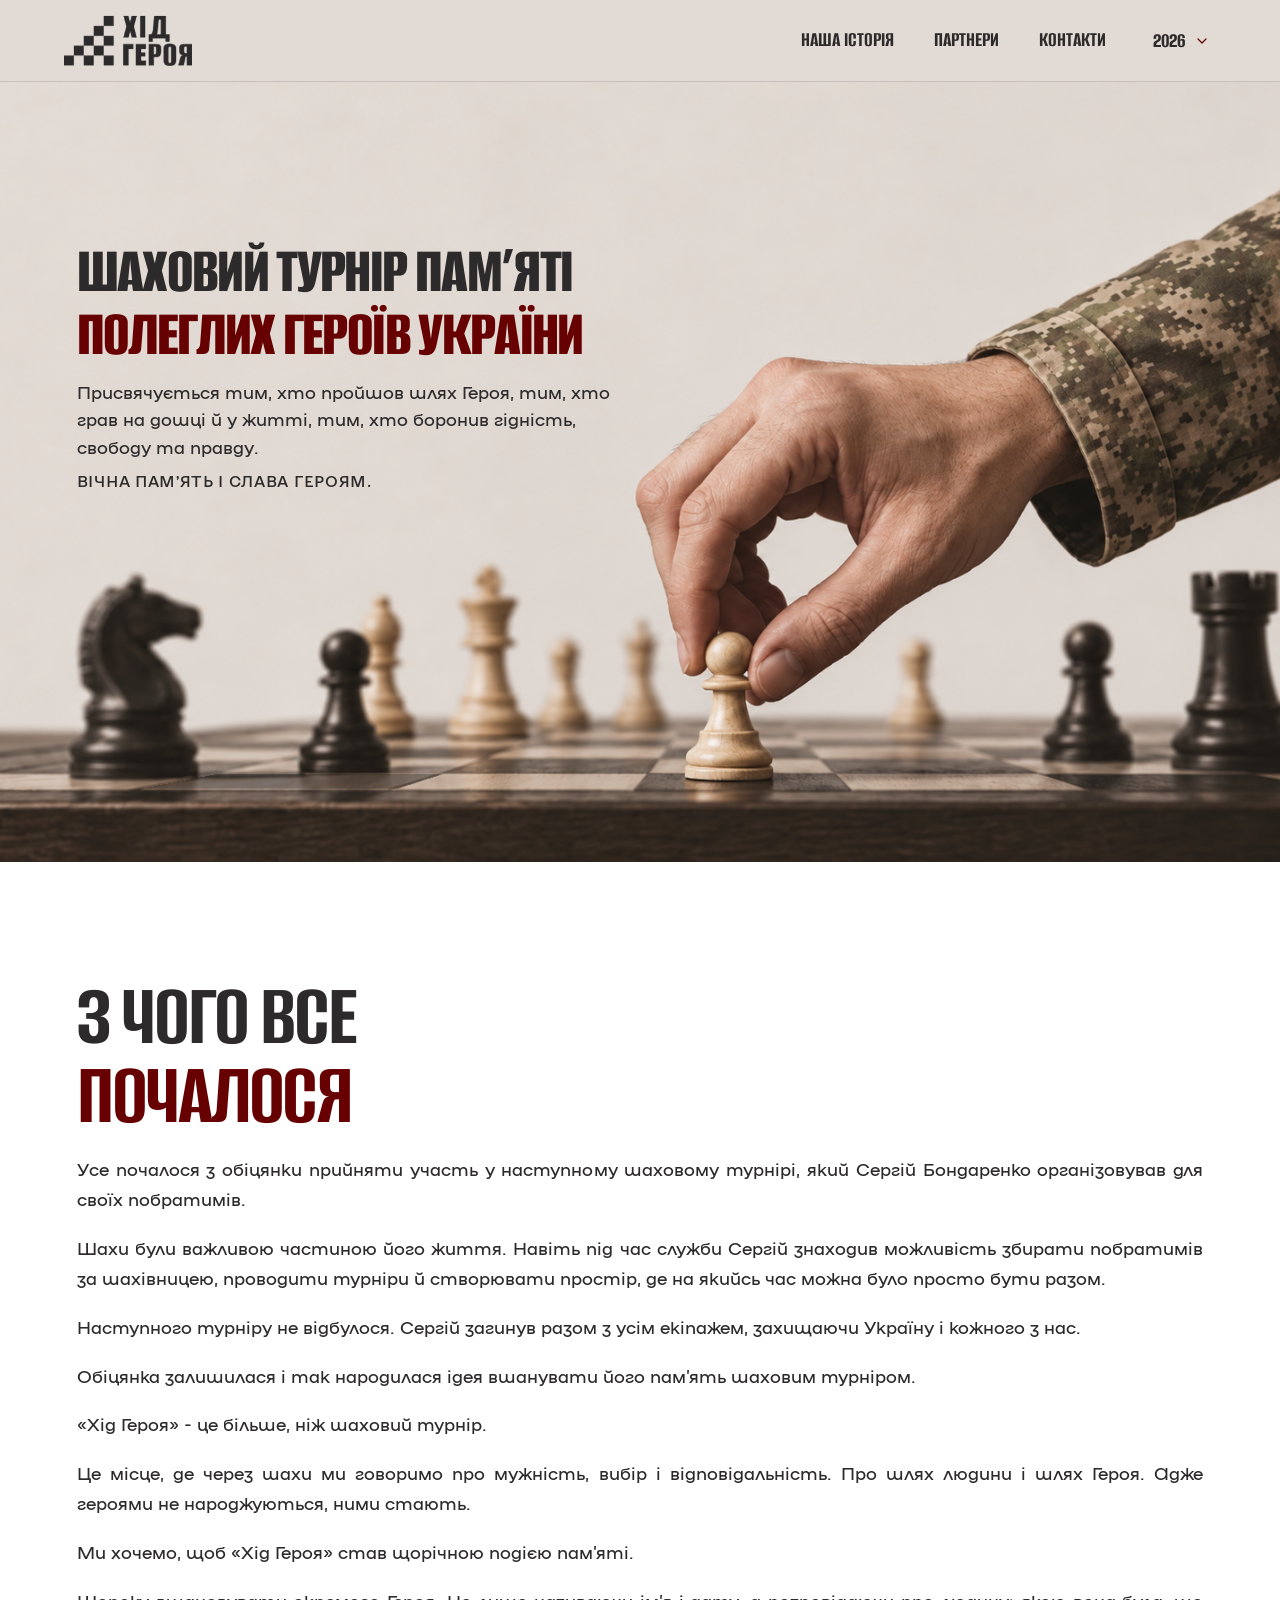
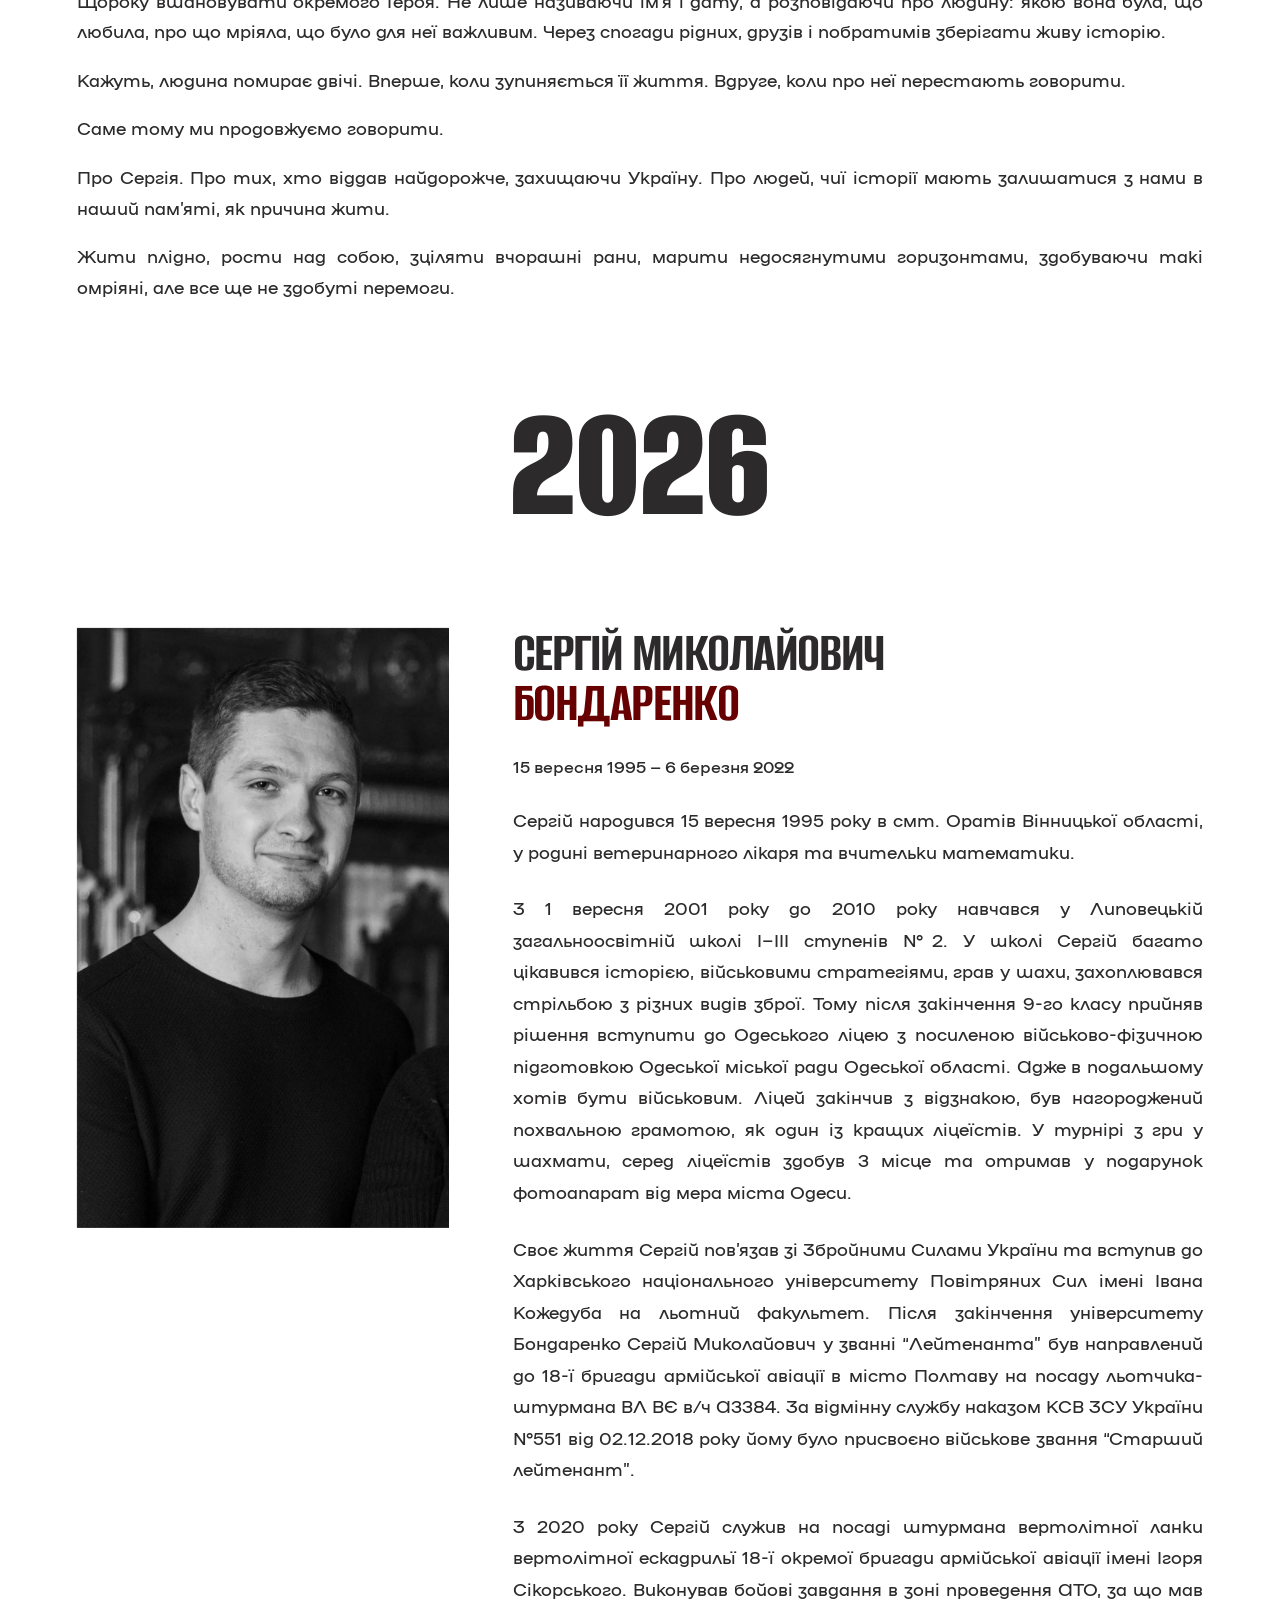
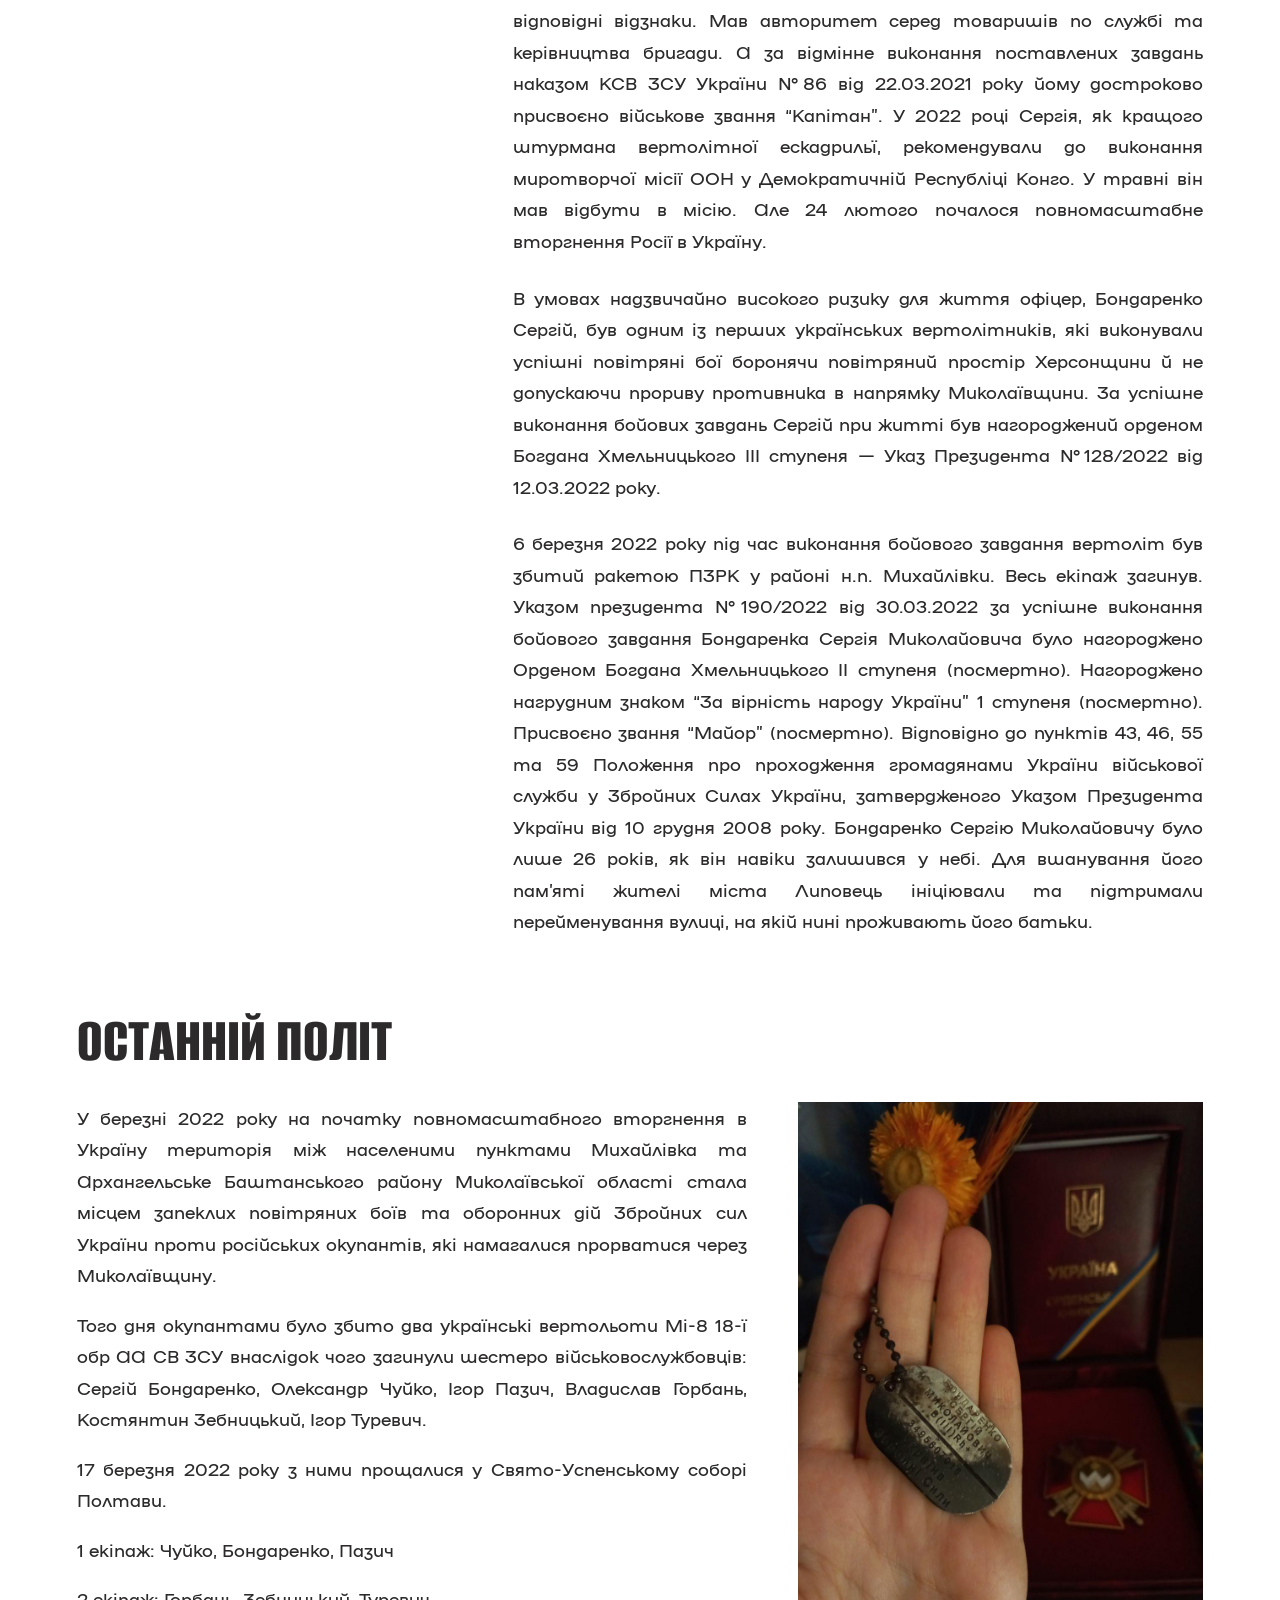
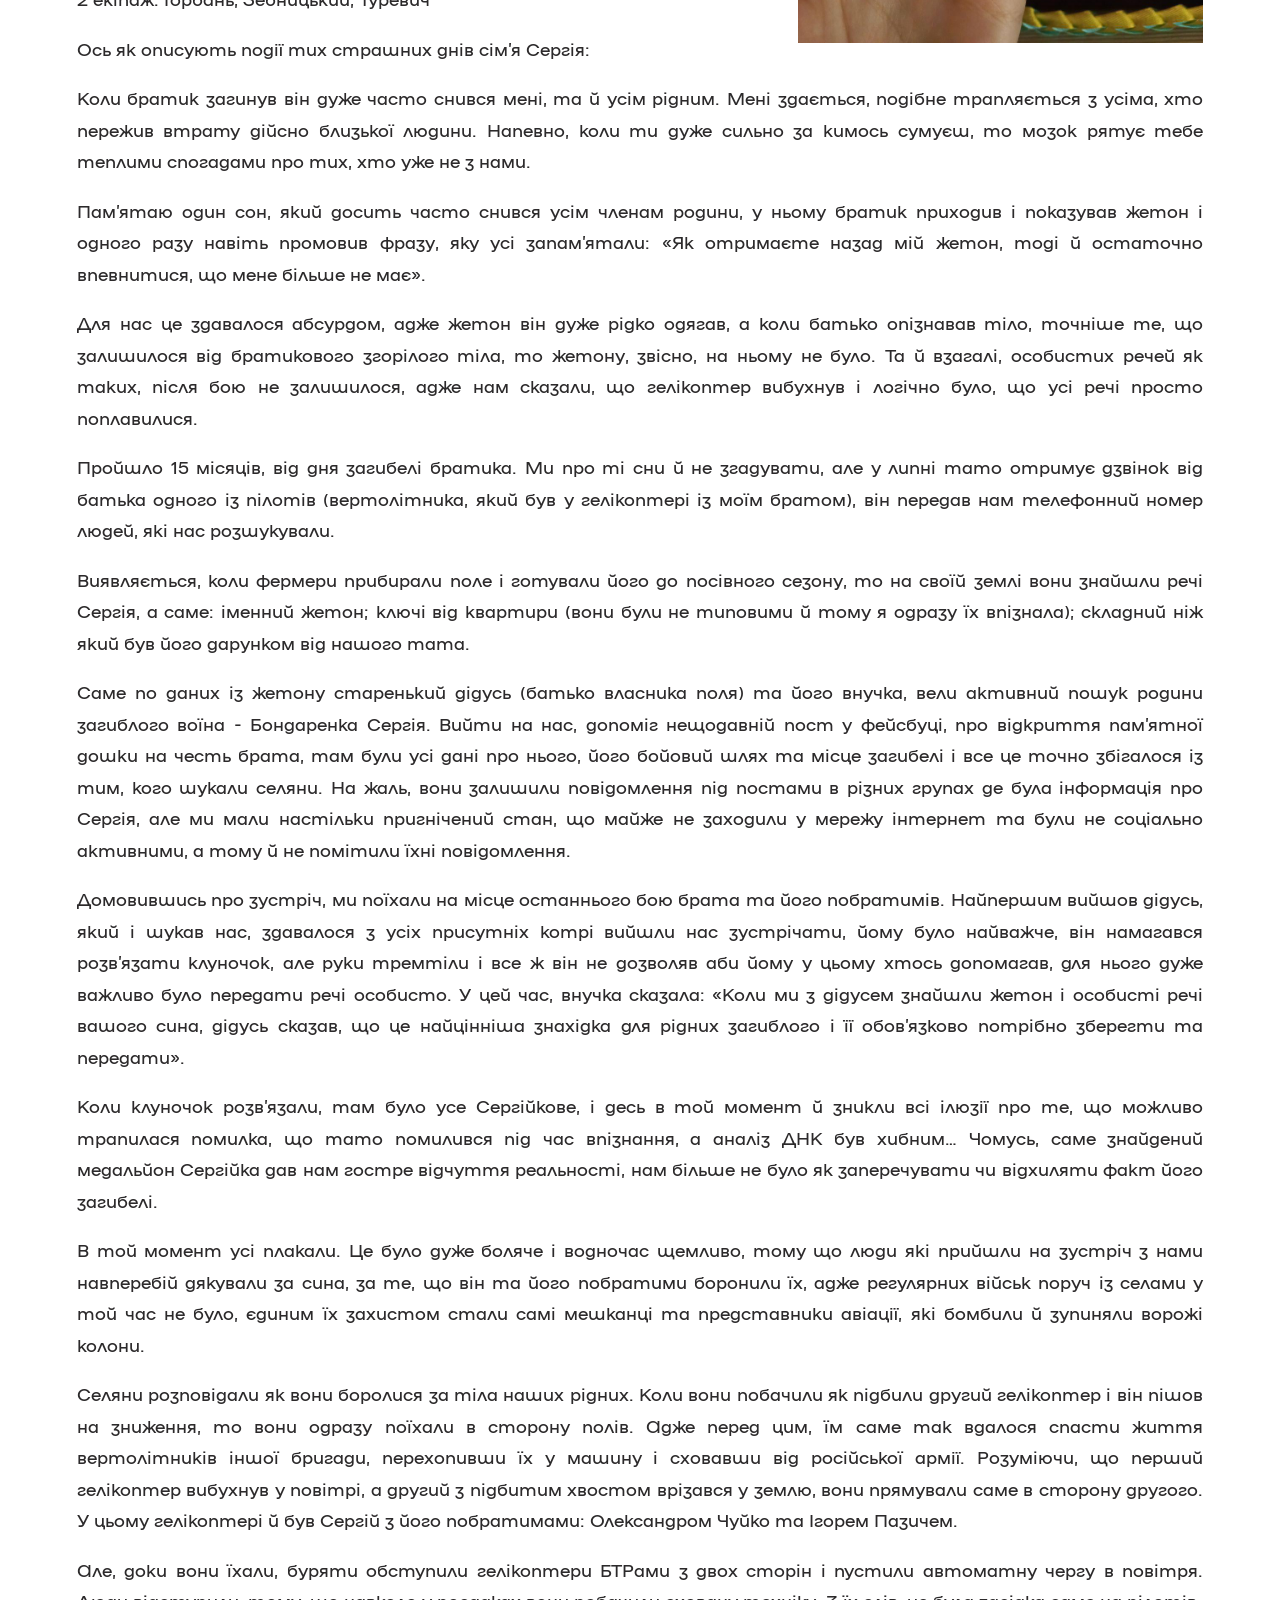
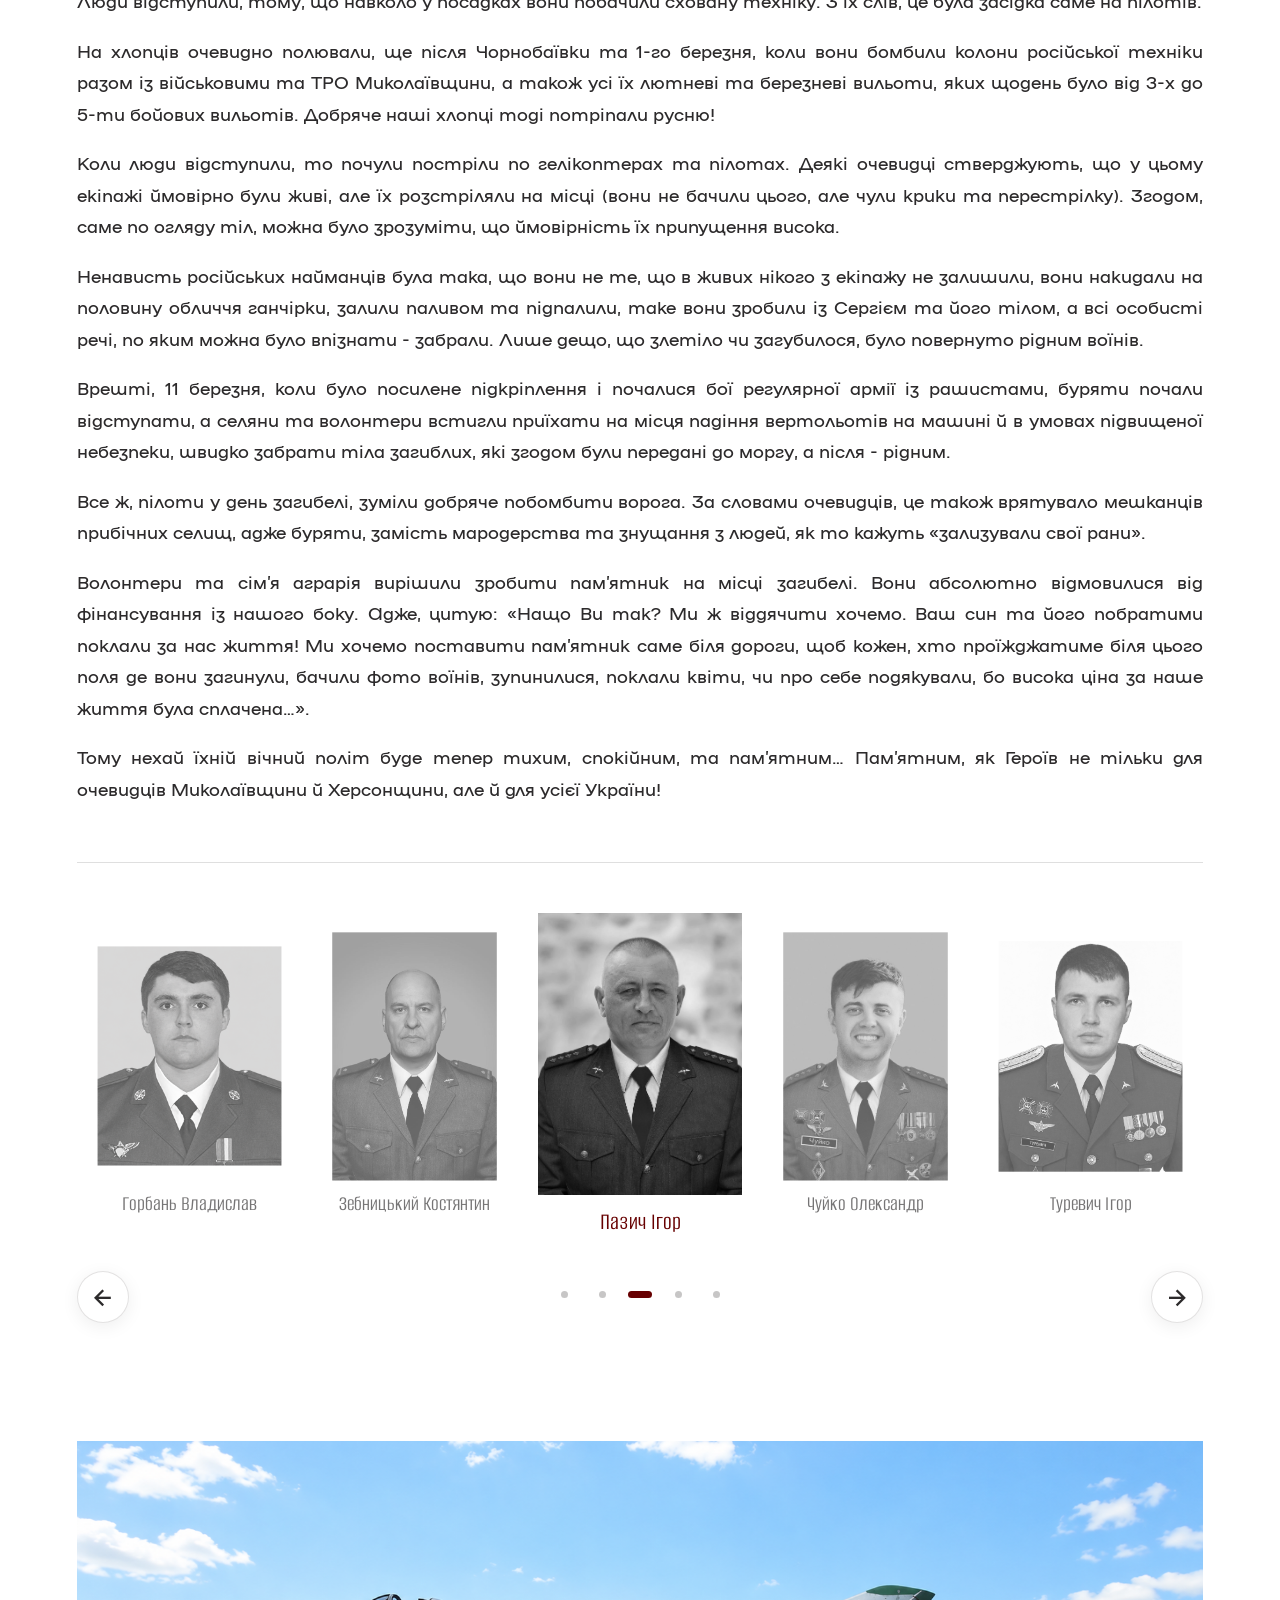
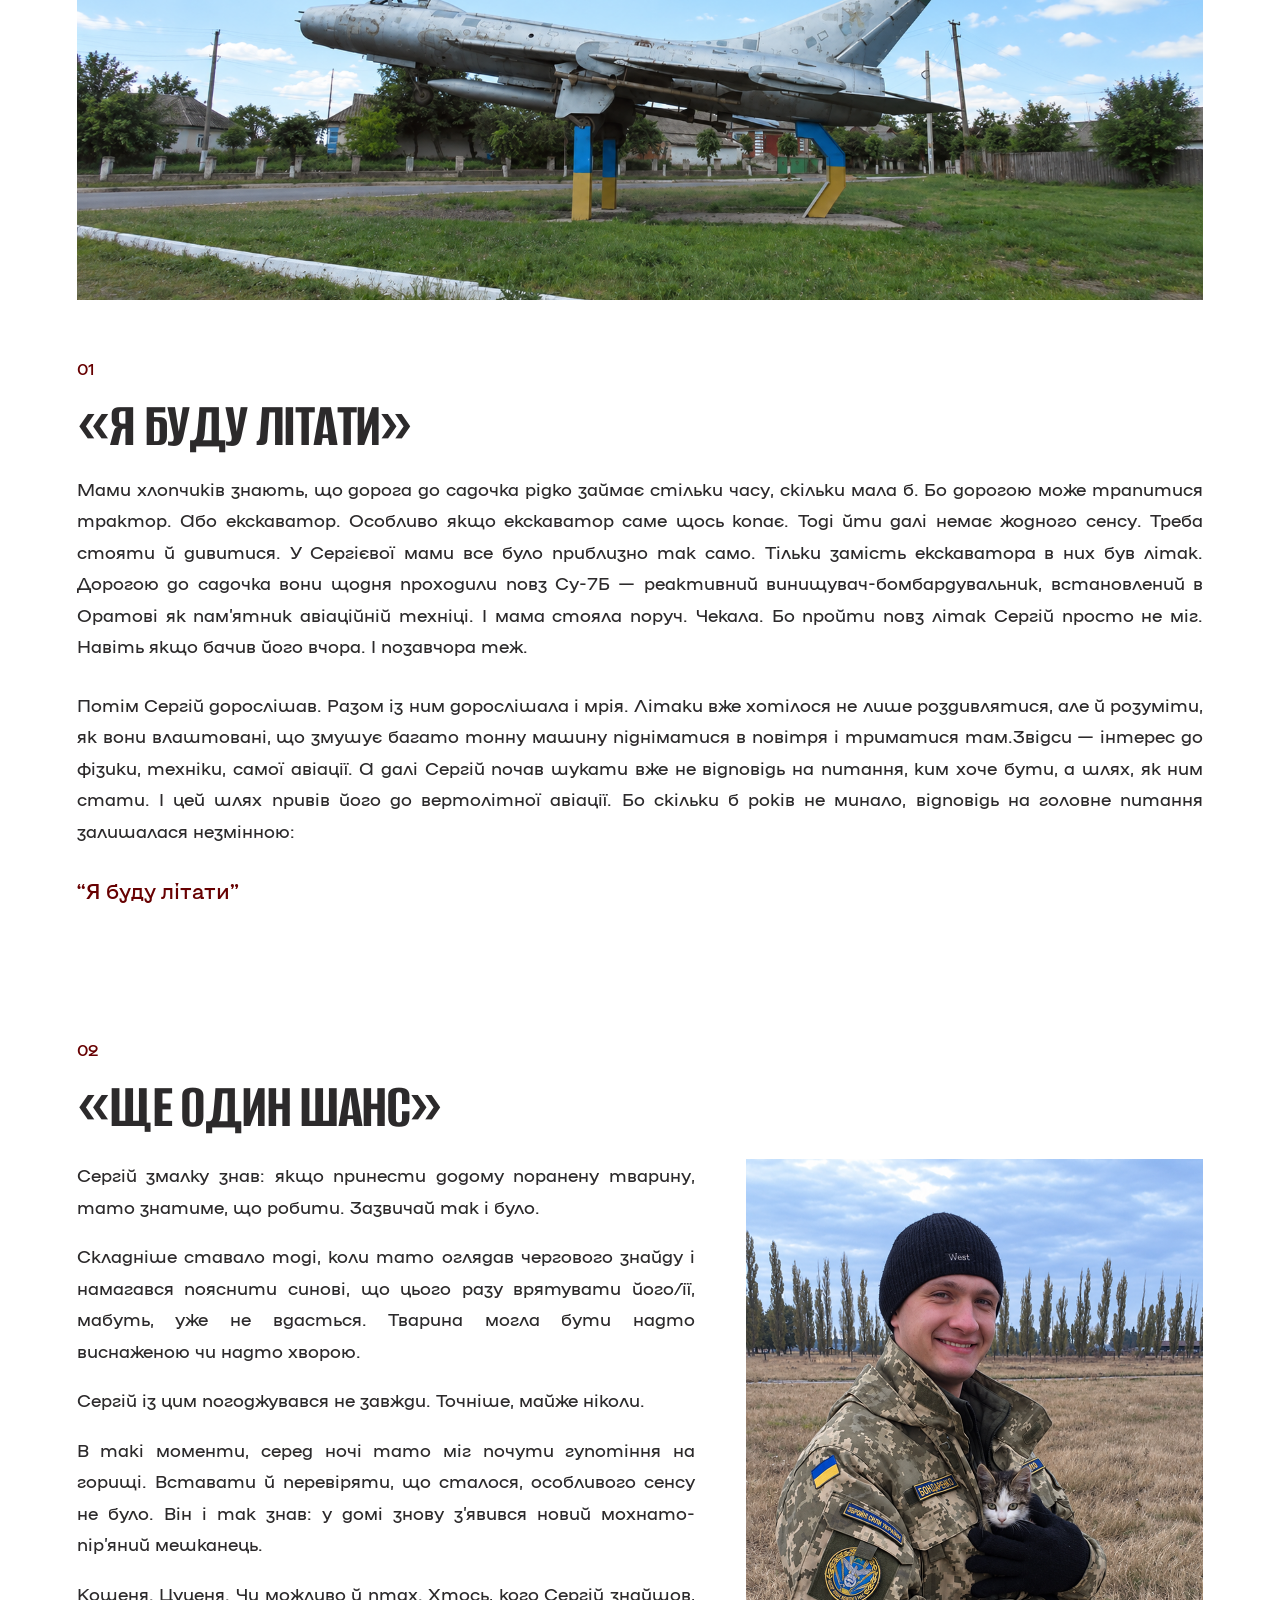
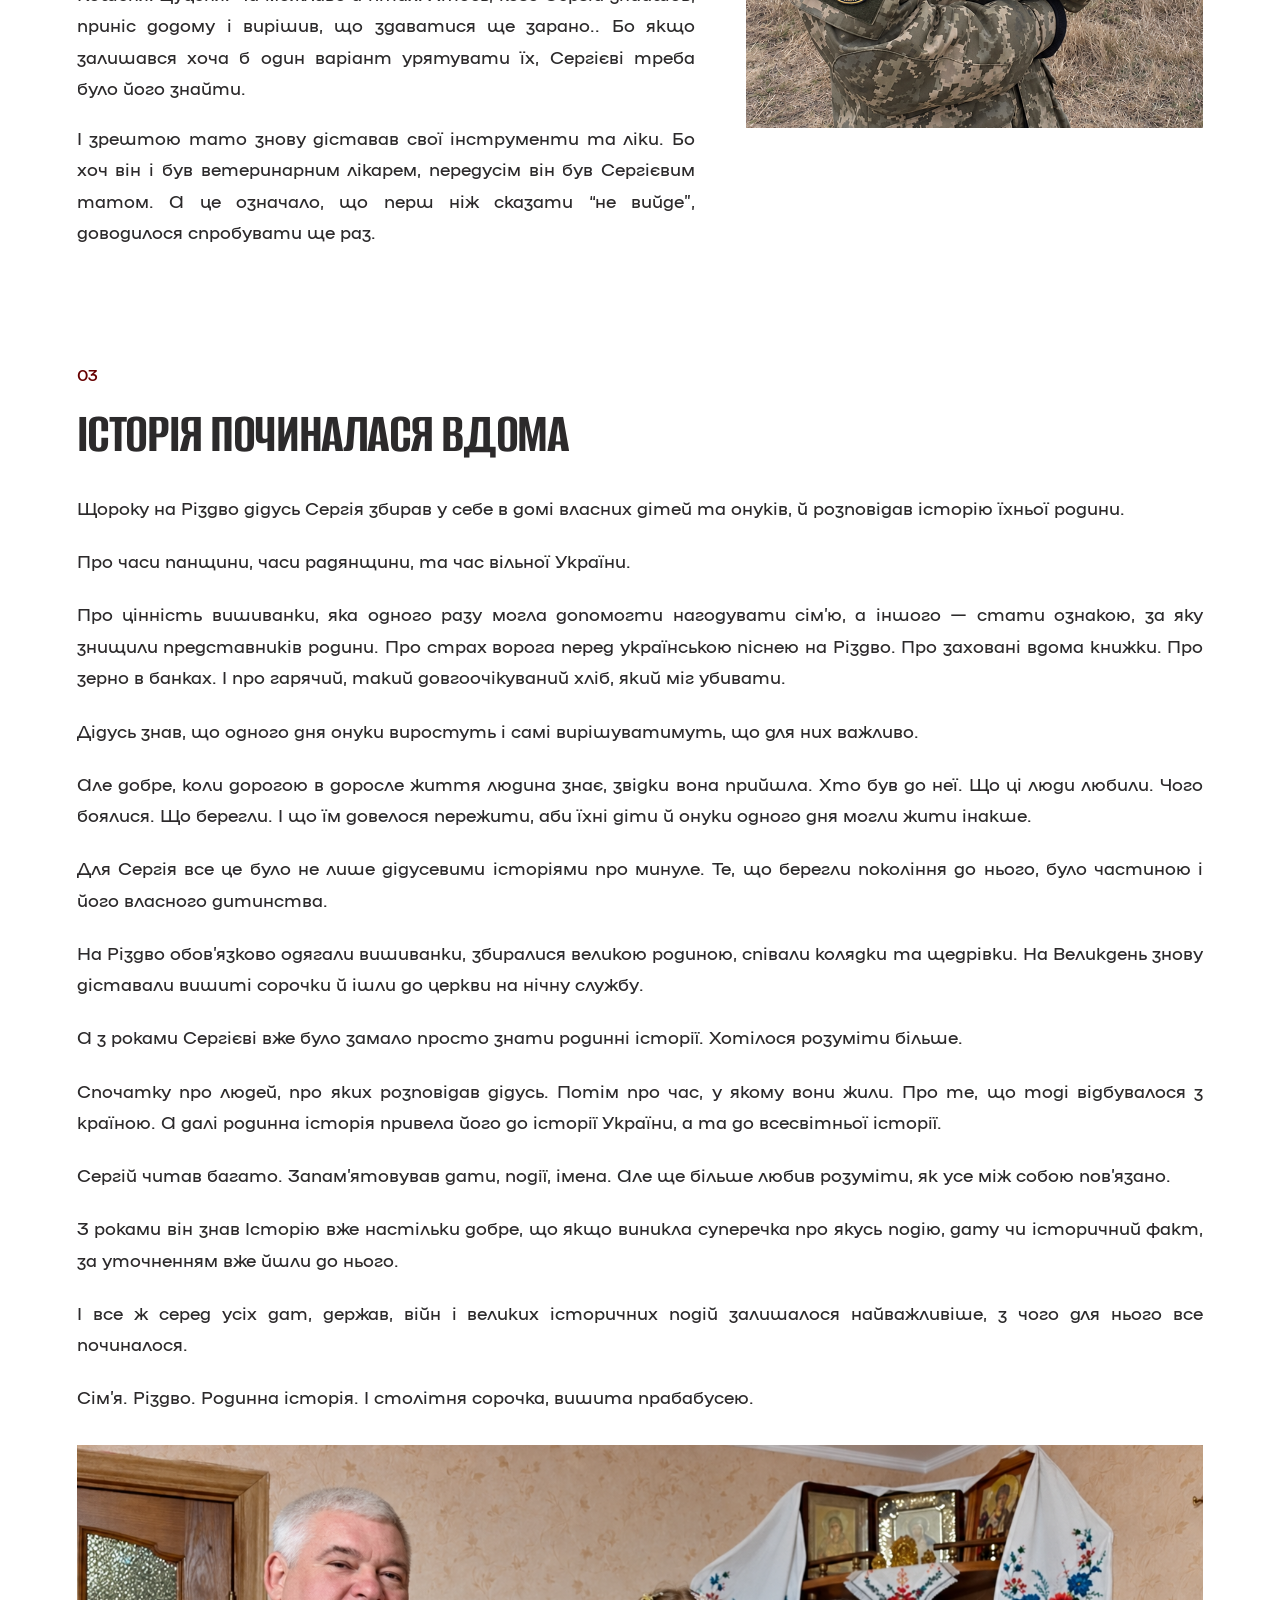
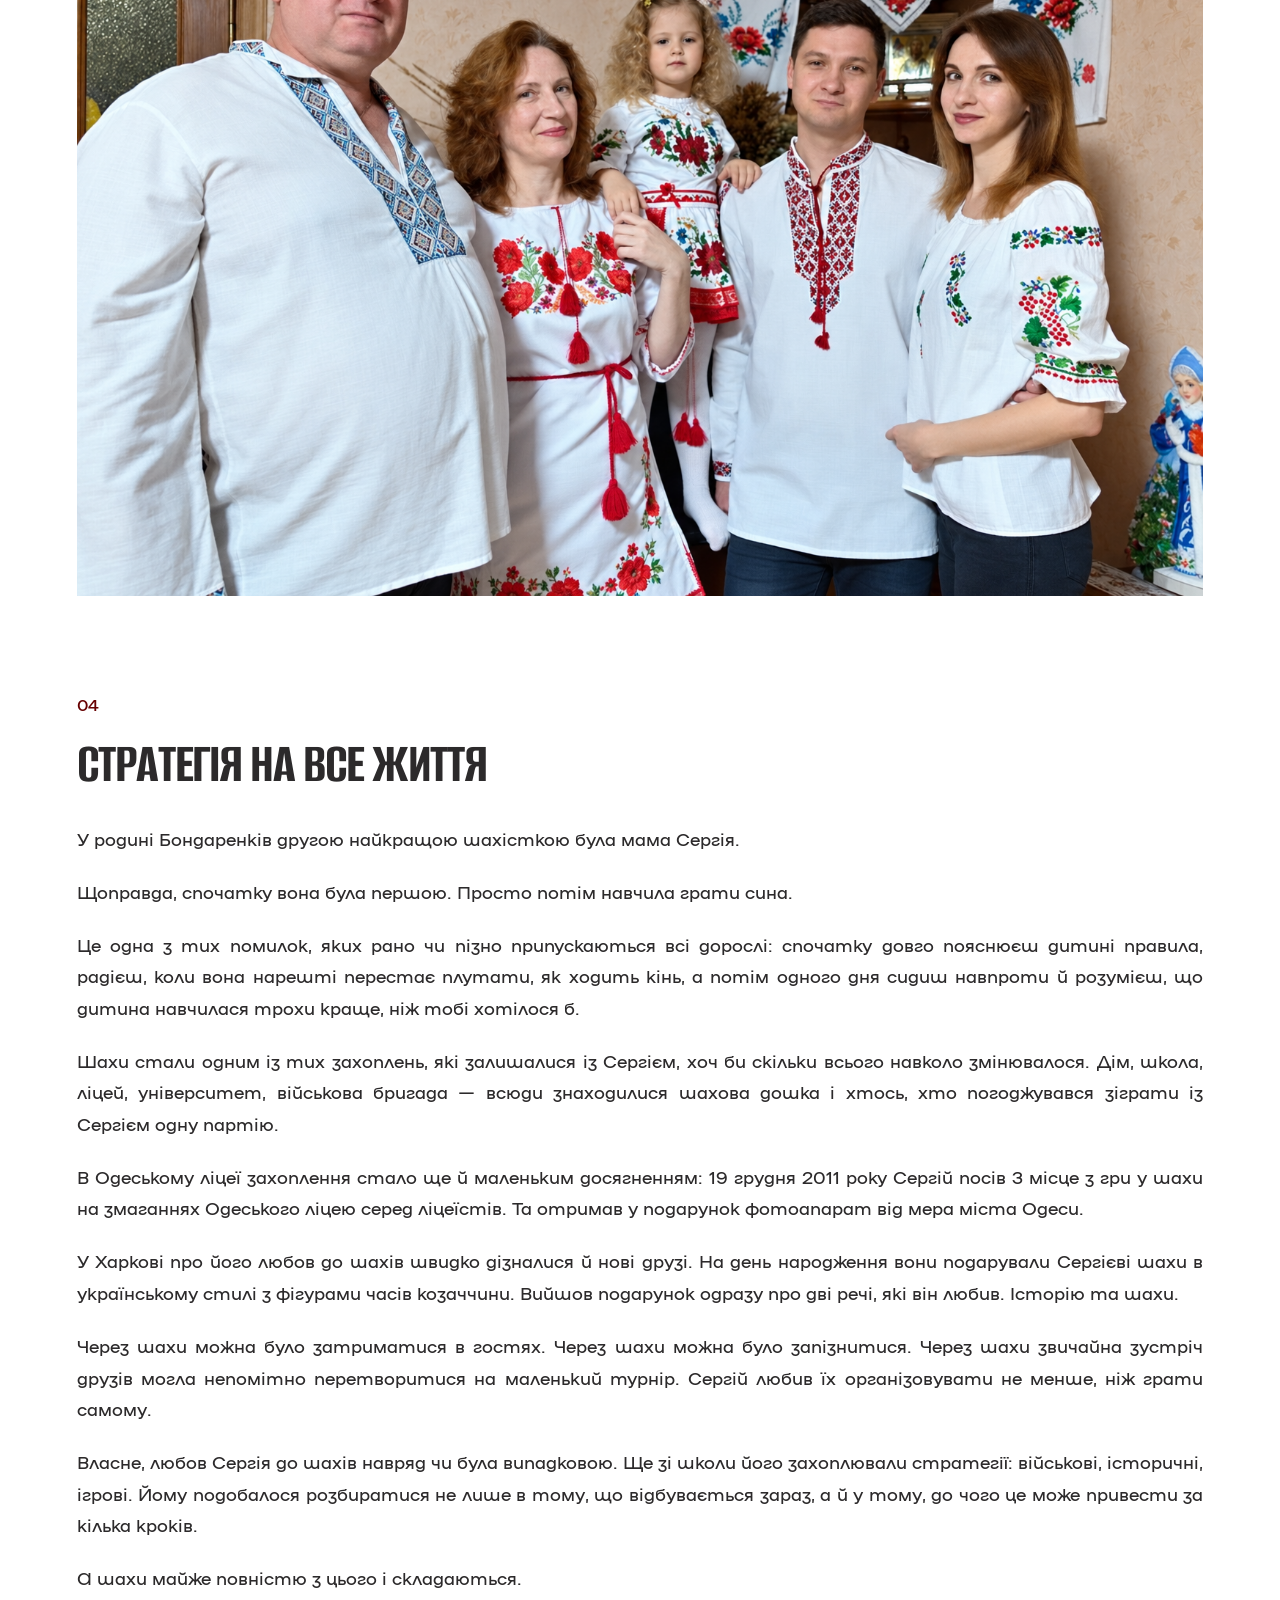
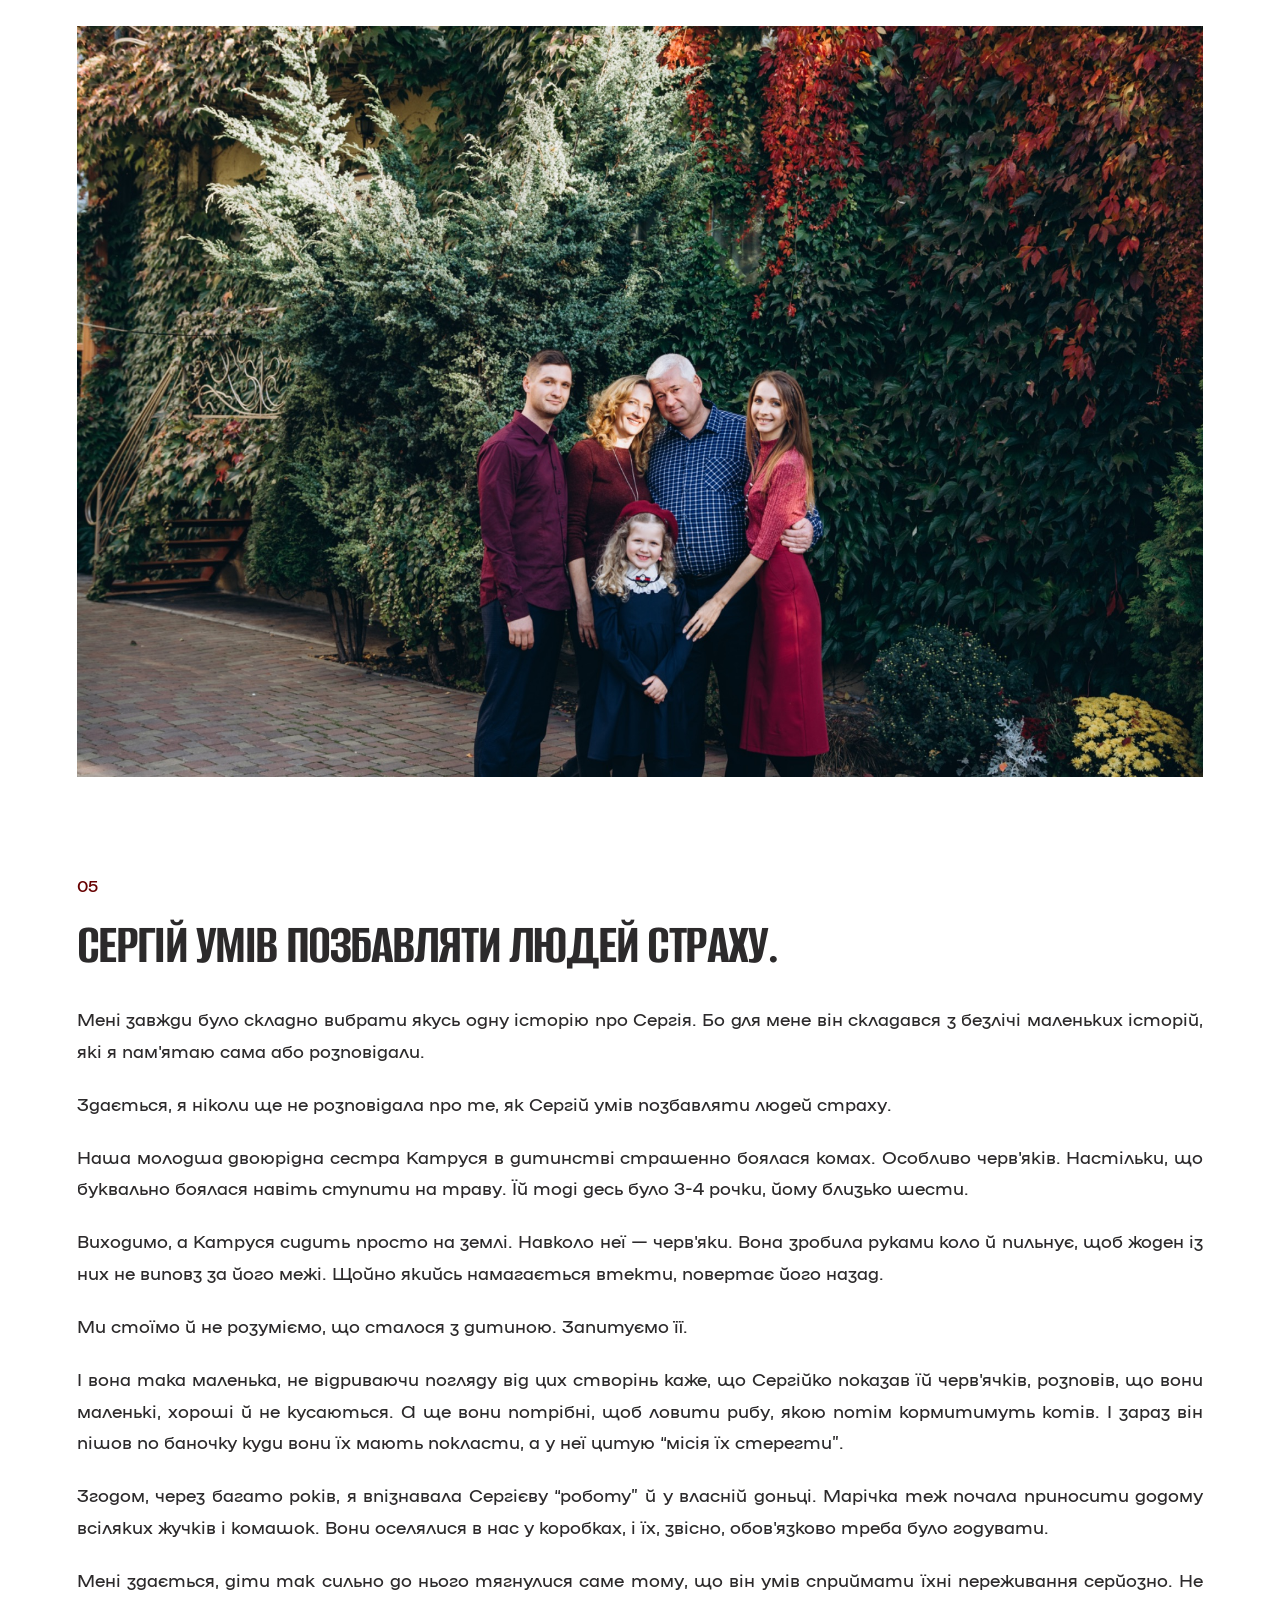
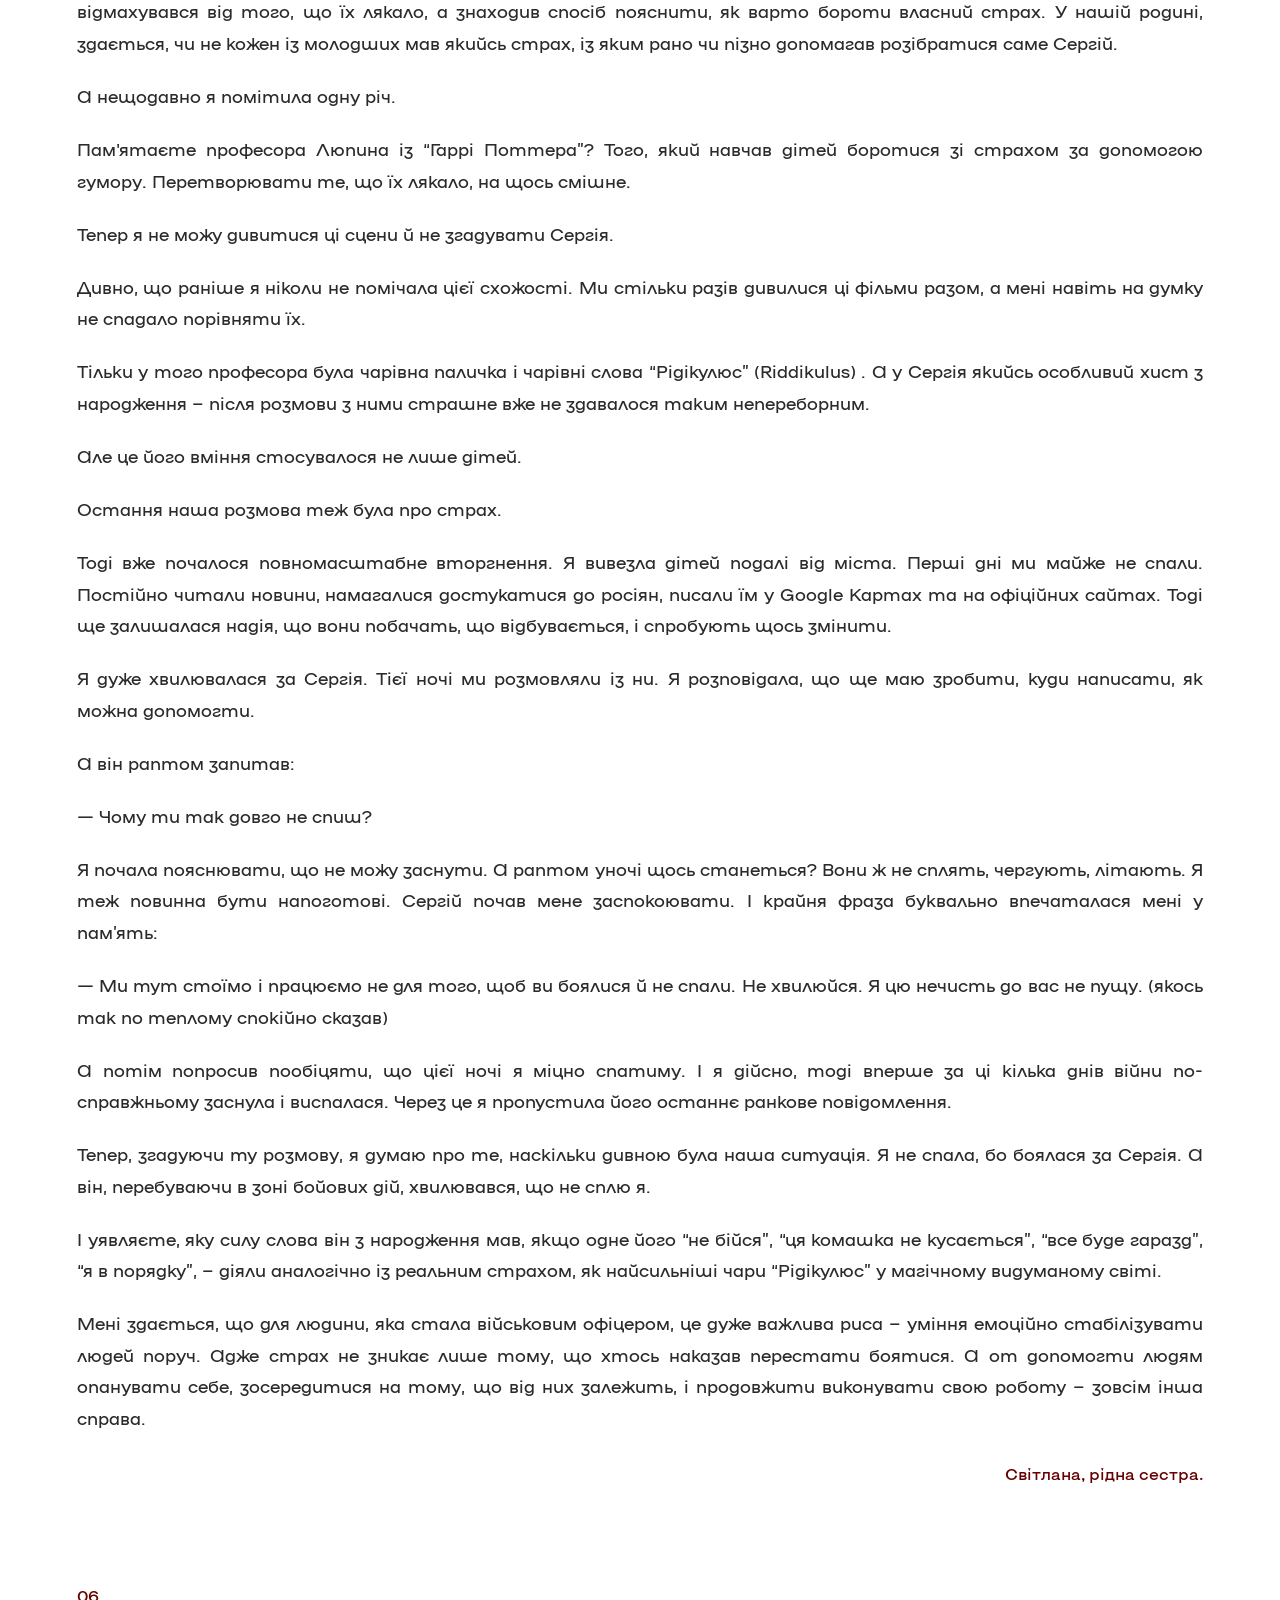
==== commit cc3b4daa: "Add Poltava Chess Center partner and Instagram link" ====
--- a/index.html
+++ b/index.html
@@ -203,8 +203,7 @@
       <p class="partners-intro">Дякуємо всім, хто допомагає зберігати пам’ять про Героїв і створювати турнір.</p>
       <div class="partner-grid" aria-label="Партнери турніру">
         <a class="partner-card partner-link" href="https://endv.com.ua/" target="_blank" rel="noopener noreferrer"><img src="assets/partners/endeavour-mono.png" alt="Endeavour — oilfield service company" width="332" height="96" loading="lazy" decoding="async"></a>
-        <div class="partner-card partner-placeholder"><span>Логотип партнера</span></div>
-        <div class="partner-card partner-placeholder"><span>Логотип партнера</span></div>
+        <a class="partner-card partner-link partner-pcc" href="https://www.instagram.com/poltava_chess?rpxt=MXVpMHRwazFuZnN0dA==" target="_blank" rel="noopener noreferrer"><span class="partner-pcc-mark"><img src="assets/partners/poltava-chess-center.png" alt="Полтавський шаховий центр — ПШЦ" width="749" height="468" loading="lazy" decoding="async"></span></a>
       </div>
     </section>
 
--- a/brand.css
+++ b/brand.css
@@ -640,3 +640,99 @@
   .crew-name { font-size: .85rem; overflow-wrap: anywhere; margin-top: 8px; }
 }
 @media(prefers-reduced-motion:reduce) { .crew-card { transition: none; } }
+
+/* Full-width invitation with a centered action and a compact contact row. */
+.contact { display: block; padding: clamp(48px,6vw,90px) max(6vw,calc((100vw - 1280px)/2)) 44px; }
+.contact .contact-copy { width: 100%; text-align: center; }
+.contact .contact-copy > .contact-invitation {
+  max-width: none; font-size: clamp(1.35rem,2.7vw,2.6rem);
+  line-height: 1.25; text-align: justify; text-align-last: left; margin: 0;
+}
+.contact .contact-copy .button {
+  display: inline-flex; justify-content: center; margin: 42px auto 0;
+  width: min(100%,440px); min-height: 100px; padding: 24px;
+  font-size: 1.05rem;
+}
+.contact .contact-list {
+  display: grid; grid-template-columns: 1fr 1.9fr; gap: 36px;
+  align-items: center; border: 0; margin-top: 84px;
+}
+.contact-list > div:last-child { display: grid; grid-template-columns: 1.15fr 1fr; gap: 36px; align-items: center; }
+.contact-list .contact-channel { font-size: clamp(1.8rem,2.8vw,3rem); white-space: nowrap; }
+.contact-list .instagram-link { gap: 10px; }
+.contact-list .instagram-link svg { width: 28px; height: 28px; }
+.contact .contact-list p { margin: 0; font-size: .875rem; line-height: 1.6; }
+@media(max-width:900px) {
+  .contact .contact-list { grid-template-columns: 1fr 1fr; gap: 24px; margin-top: 52px; }
+  .contact-list > div:last-child { display: block; }
+  .contact .contact-list p { margin-top: 12px; }
+  .contact-list .contact-channel { font-size: clamp(1.5rem,3.5vw,2.2rem); }
+}
+@media(max-width:600px) {
+  .contact .contact-copy > .contact-invitation { text-align: left; line-height: 1.45; }
+  .contact .contact-copy .button { margin-top: 28px; min-height: 72px; }
+  .contact .contact-list { grid-template-columns: 1fr; gap: 28px; }
+  .contact-list .contact-channel { font-size: 2rem; }
+}
+
+/* Keep the phone on the same center axis as the invitation button. */
+@media(min-width:901px) {
+  .contact .contact-list { grid-template-columns: 1fr 1fr 1fr; gap: 24px; }
+  .contact-list > div:last-child { display: contents; }
+  .contact-list .contact-phone { justify-self: center; }
+  .contact .contact-list p { justify-self: end; text-align: left; }
+}
+
+/* Mobile contact hierarchy, seamless footer and readable portrait carousel. */
+@media(max-width:600px) {
+  .contact { padding-bottom: 20px; border-bottom: 0; }
+  .contact .contact-list { text-align: center; gap: 32px; margin-top: 40px; }
+  .contact-list .instagram-link { justify-content: center; font-size: 2.6rem; gap: 12px; }
+  .contact-list .instagram-link svg { width: 36px; height: 36px; }
+  .contact-list .contact-phone { justify-content: center; font-size: 1.8rem; }
+  .contact .contact-list p { margin-top: 6px; text-align: center; }
+  footer { border: 0; padding: 0; }
+  footer .journey-art { height: 260px; }
+  footer nav {
+    align-self: start; margin: 12px 0 0; padding: 0 5vw;
+    background: none; color: var(--off); text-shadow: none;
+    gap: 0 18px; font-size: 1.25rem;
+  }
+  footer nav a { text-shadow: none; }
+  .crew-carousel { margin-top: 24px; padding-top: 20px; padding-bottom: 12px; }
+  .crew-gallery { height: 350px; }
+  .crew-card { width: 72%; left: calc(14% + (var(--slot) - 2) * 78%); top: 4px; padding: 0 4px; }
+  .crew-gallery .crew-card .story-document-photo { height: 280px; }
+  .crew-name { font-size: 1.3rem; margin-top: 12px; overflow-wrap: normal; }
+  .crew-pagination { margin-top: 4px; }
+  .crew-controls { bottom: -2px; }
+  .last-flight + .flight-photo { margin-top: 40px; }
+}
+
+/* Clipped offscreen cards must not move the viewport when focused. */
+.crew-gallery { overflow: clip; }
+
+/* On phones show one complete portrait without slivers of its neighbours. */
+@media(max-width:600px) {
+  .crew-card:not(.is-active) { visibility: hidden; opacity: 0; pointer-events: none; }
+  .crew-card.is-active { visibility: visible; }
+}
+
+/* Crossfade mobile portraits in place rather than sliding across the viewport. */
+@media(max-width:600px) {
+  .crew-gallery .crew-card {
+    left: 14%; transform: none;
+    transition: opacity .35s ease, visibility .35s;
+  }
+  .crew-gallery .crew-card:not(.is-active) { opacity: 0; visibility: hidden; }
+  .crew-gallery .crew-card.is-active { opacity: 1; visibility: visible; }
+}
+@media(max-width:600px) and (prefers-reduced-motion:reduce) {
+  .crew-gallery .crew-card { transition: none; }
+}
+
+/* Two confirmed partners; trim transparent logo margins in its display frame. */
+.partners .partner-grid { grid-template-columns: repeat(2, minmax(0, 1fr)); max-width: 900px; }
+.partner-pcc-mark { display: block; position: relative; width: min(100%,300px); aspect-ratio: 394 / 217; overflow: hidden; }
+.partner-pcc-mark img { position: absolute; max-width: none; width: 190.102%; height: auto; left: -45.178%; top: -58.065%; }
+@media(max-width:650px) { .partners .partner-grid { grid-template-columns: 1fr; } }
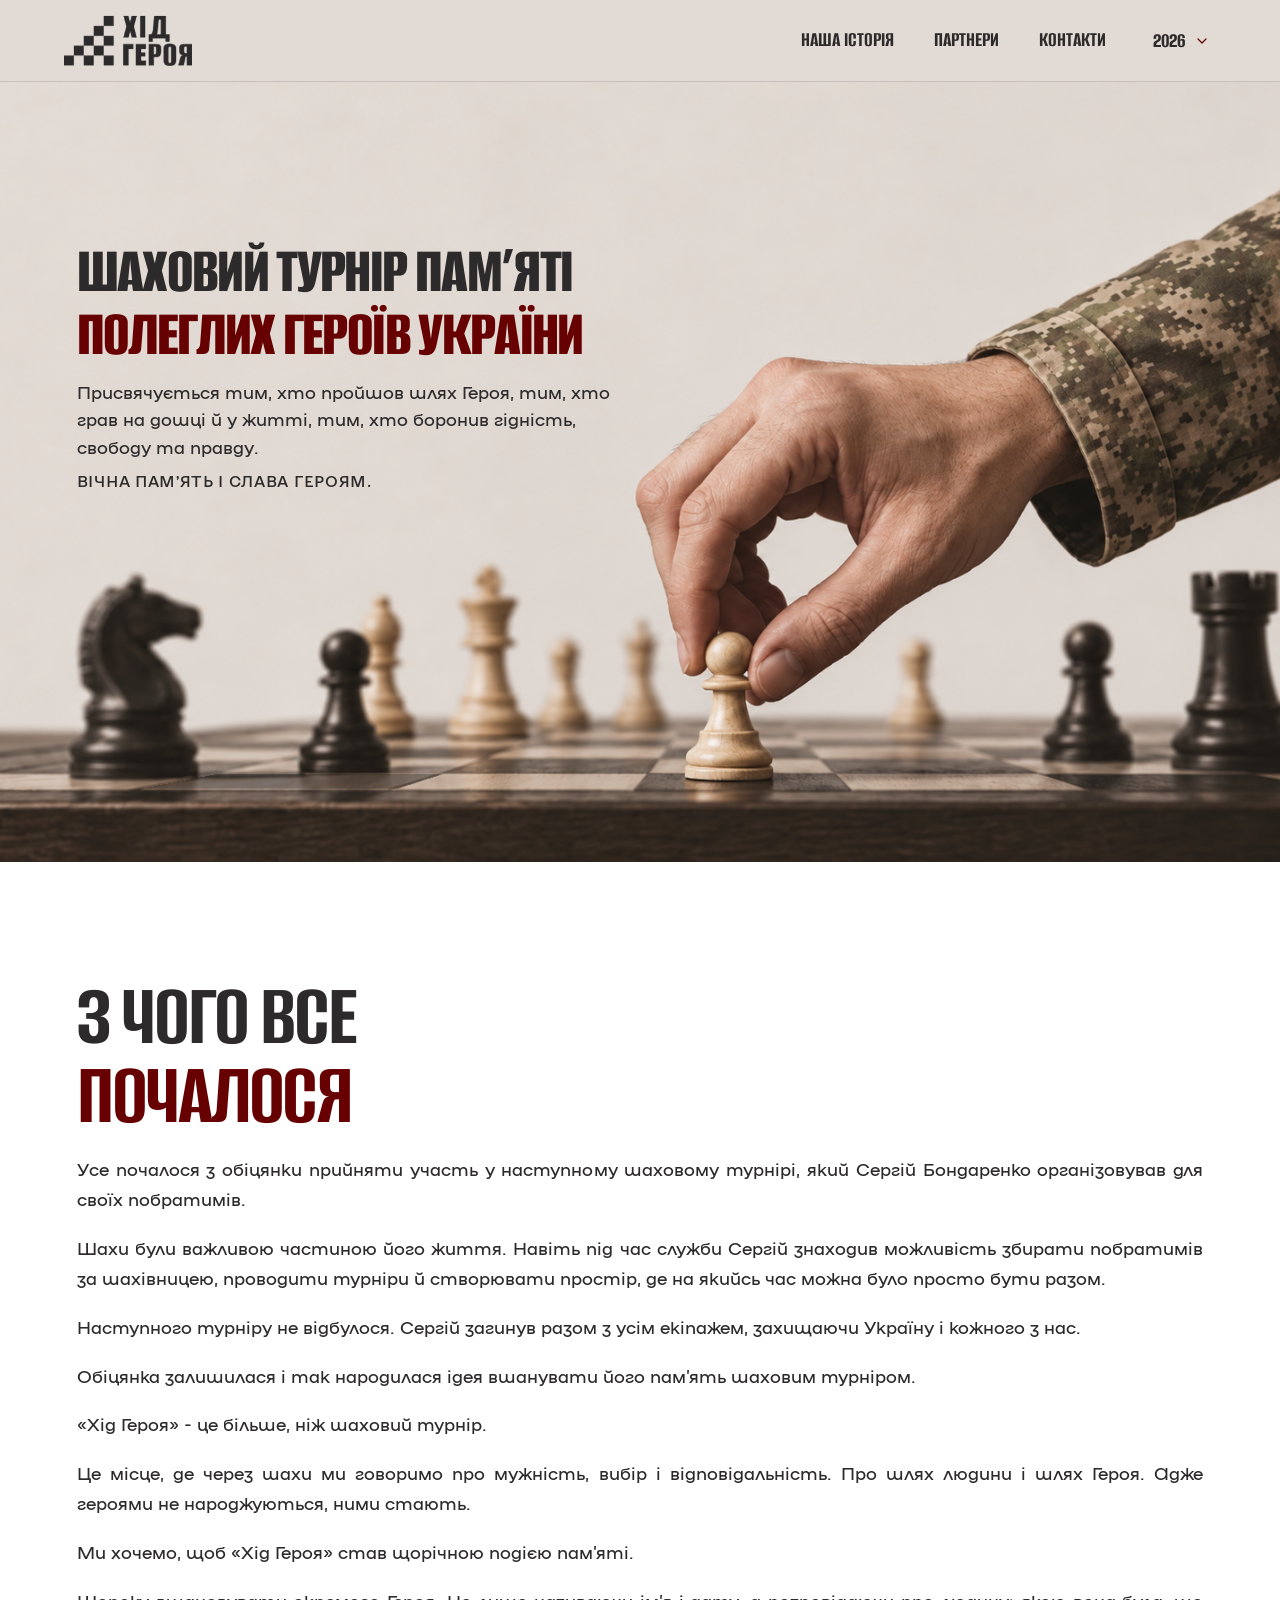
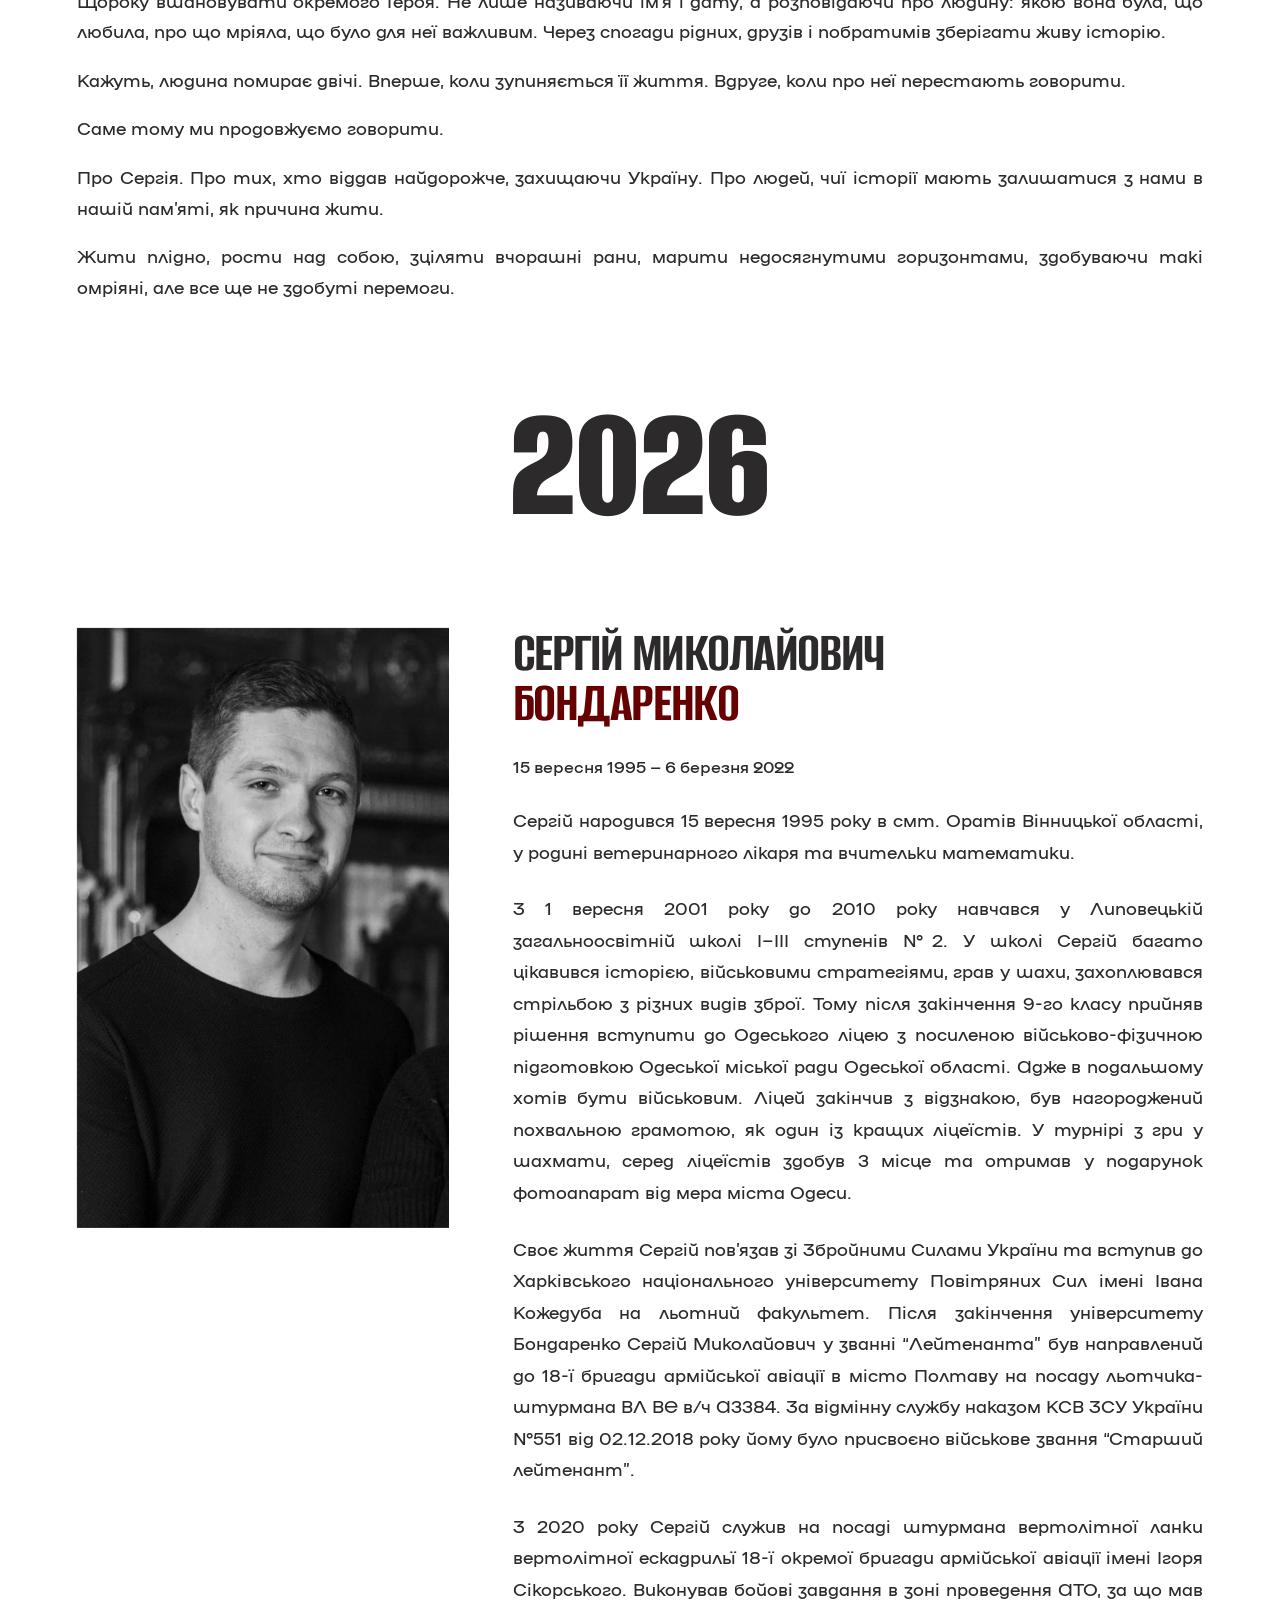
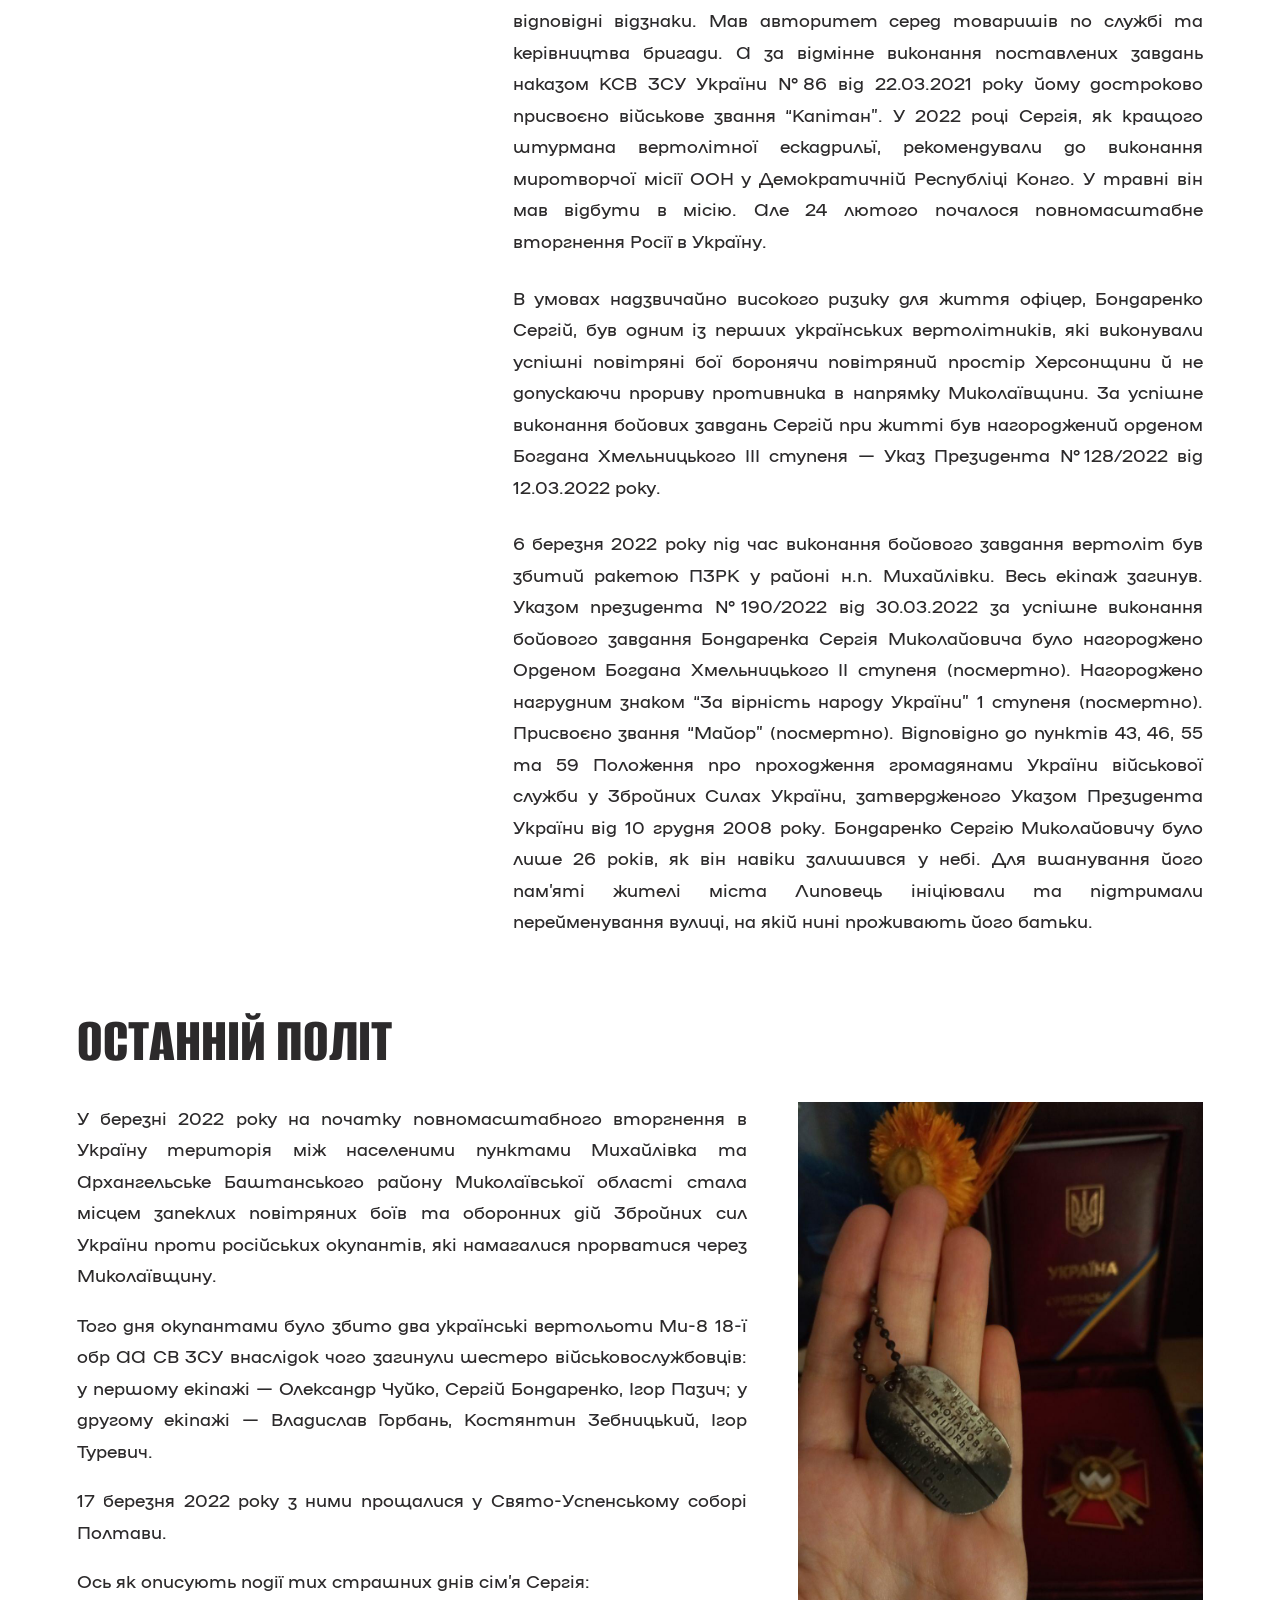
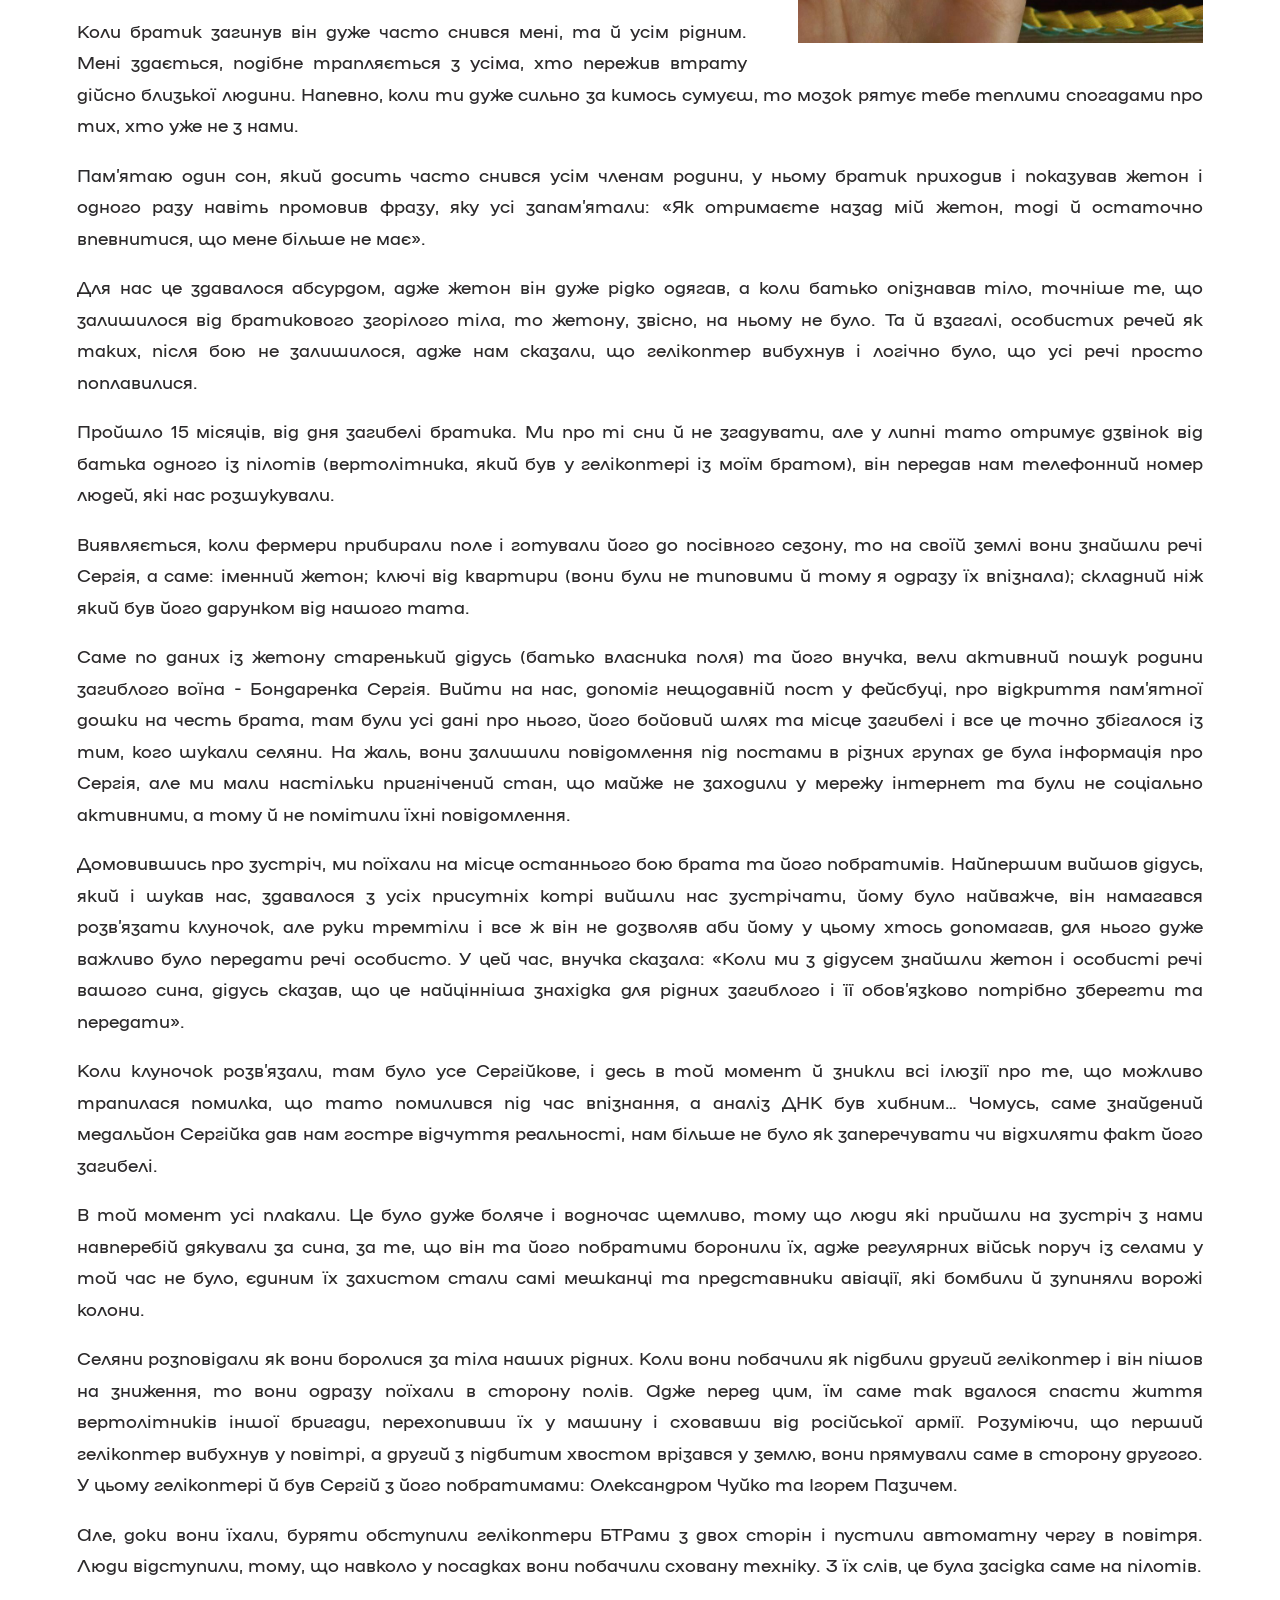
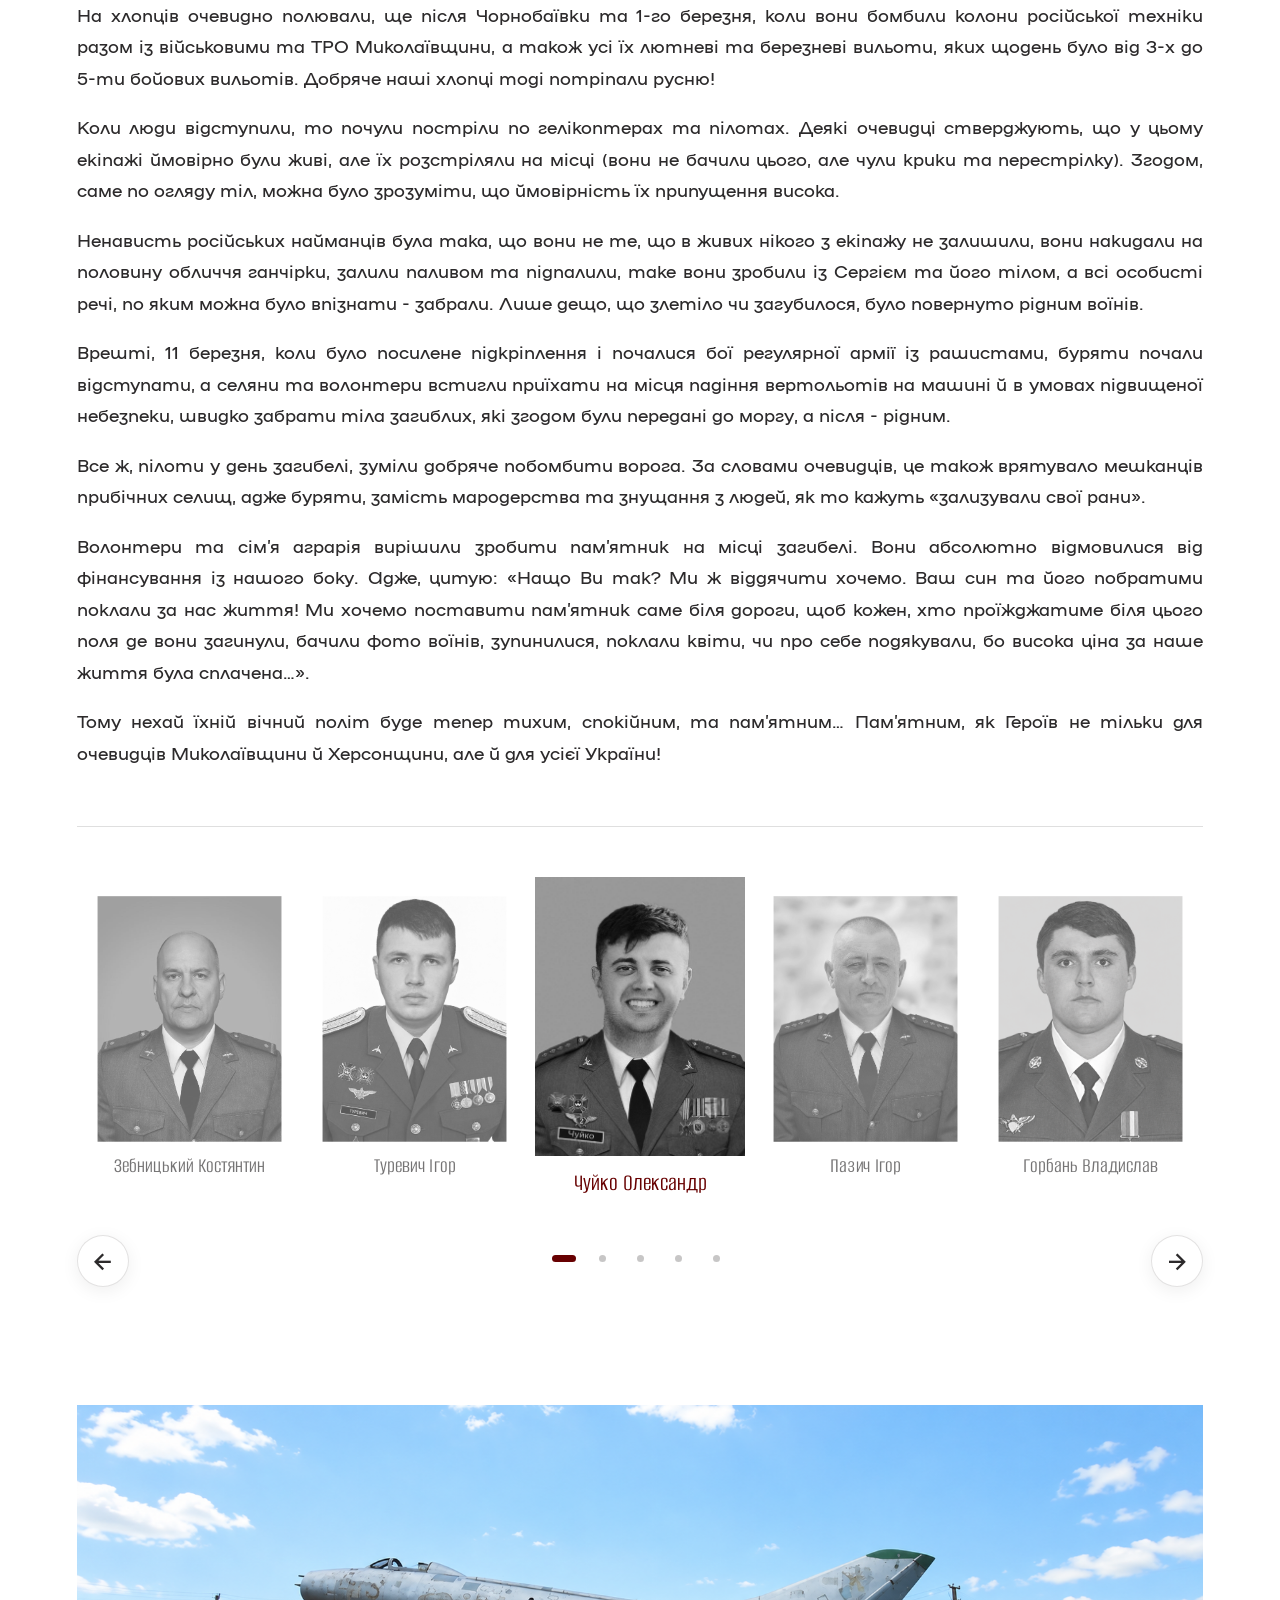
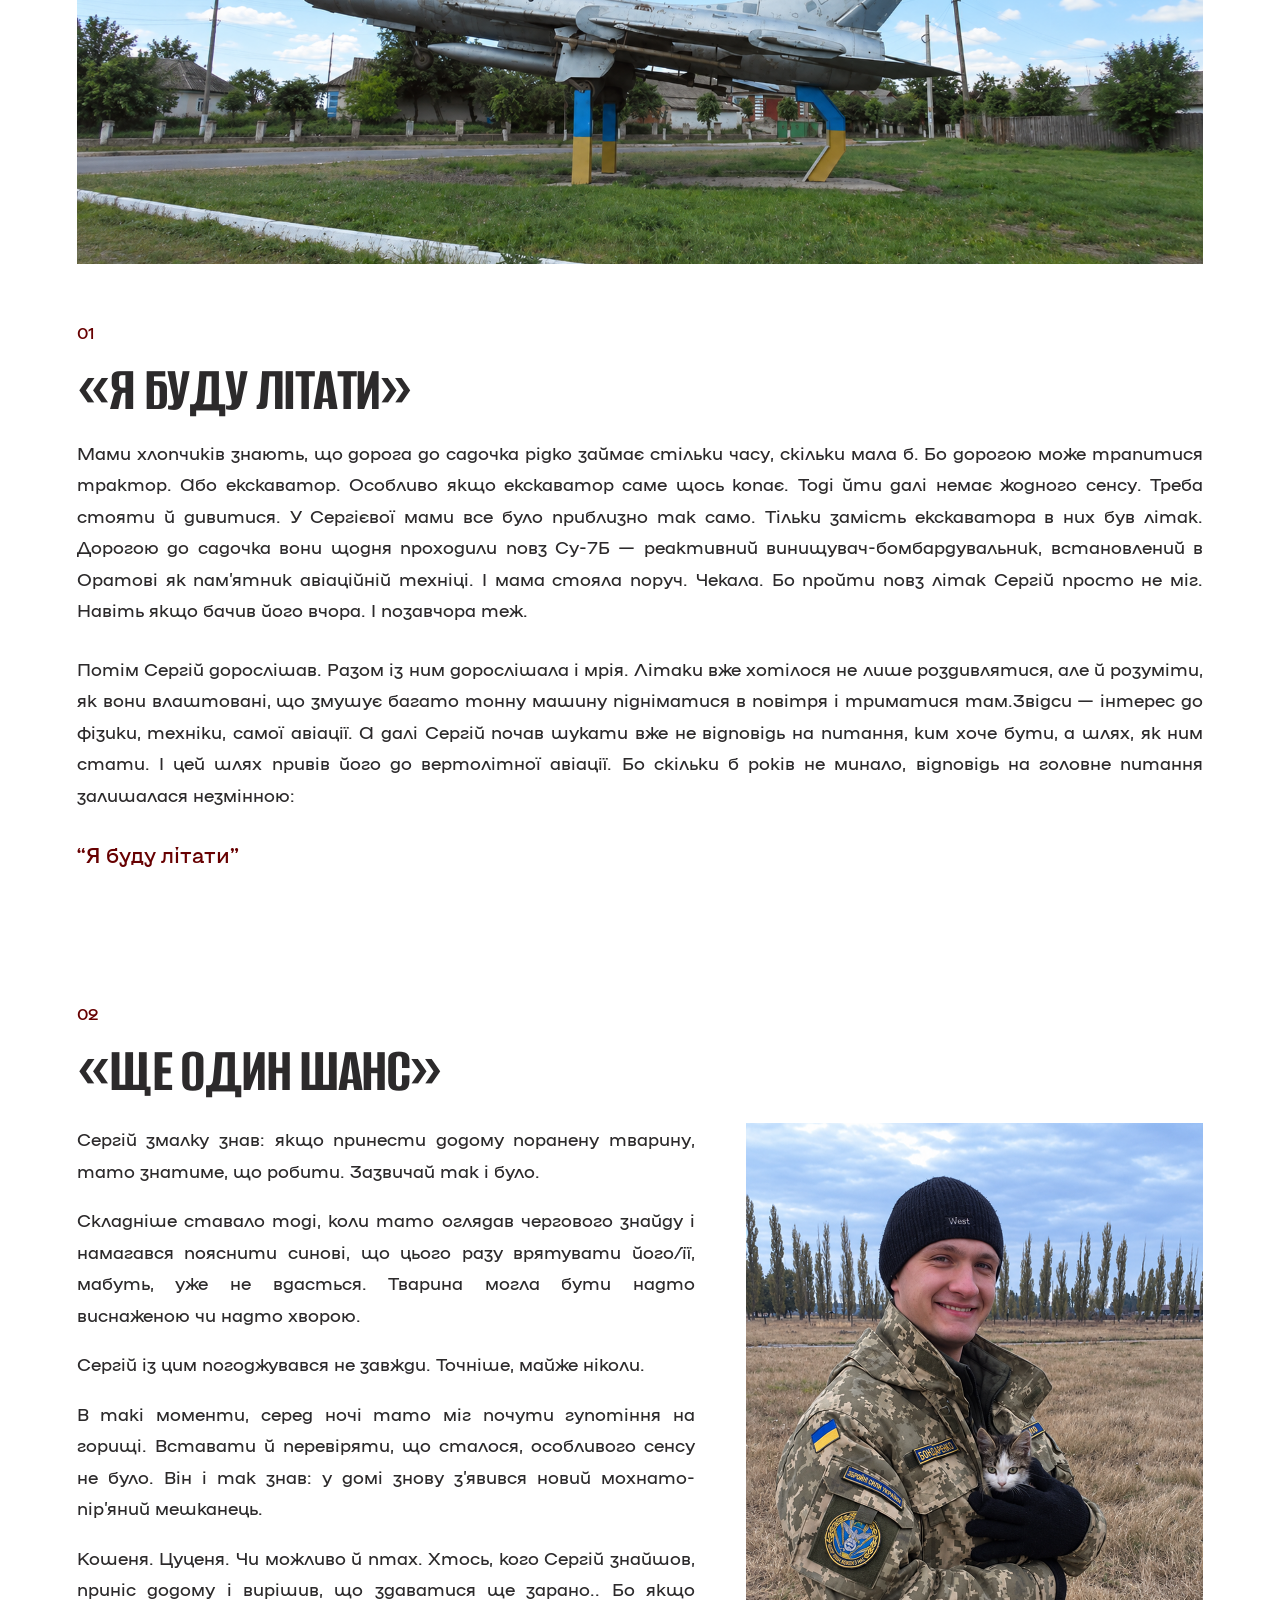
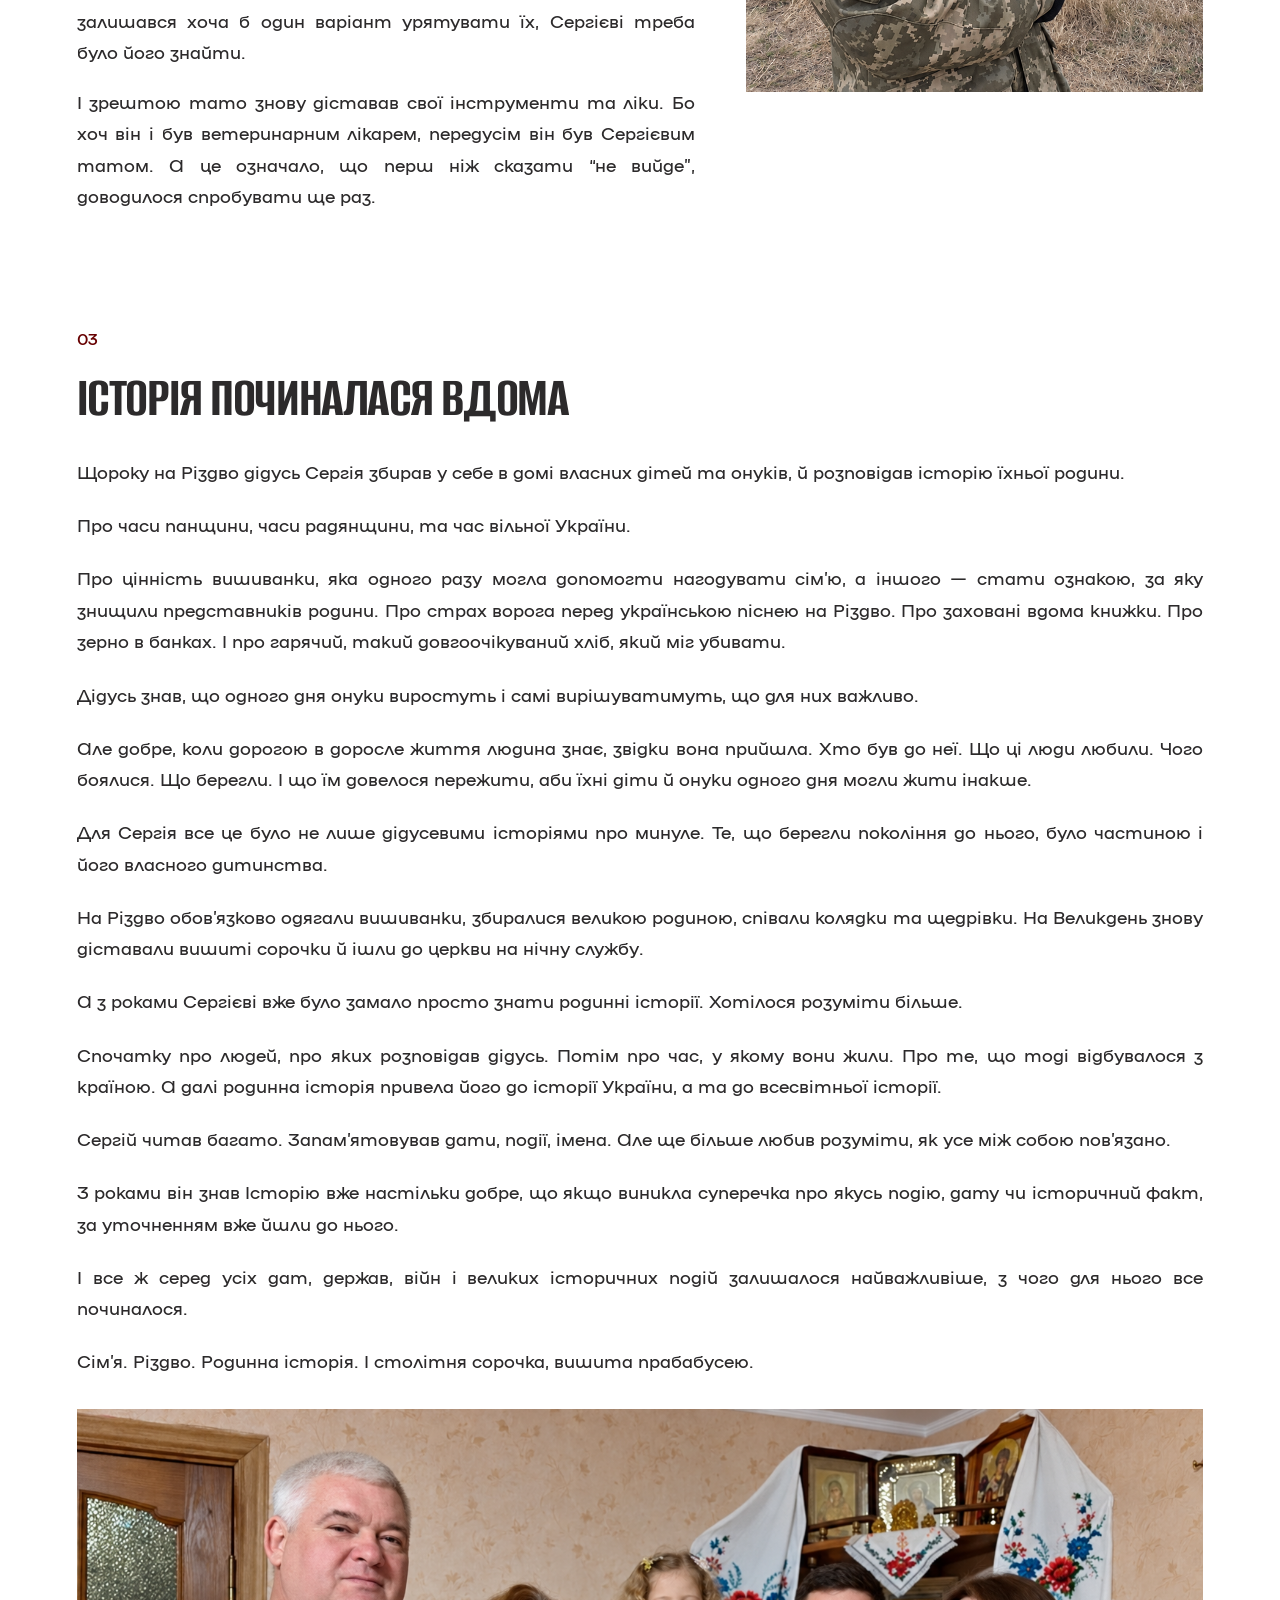
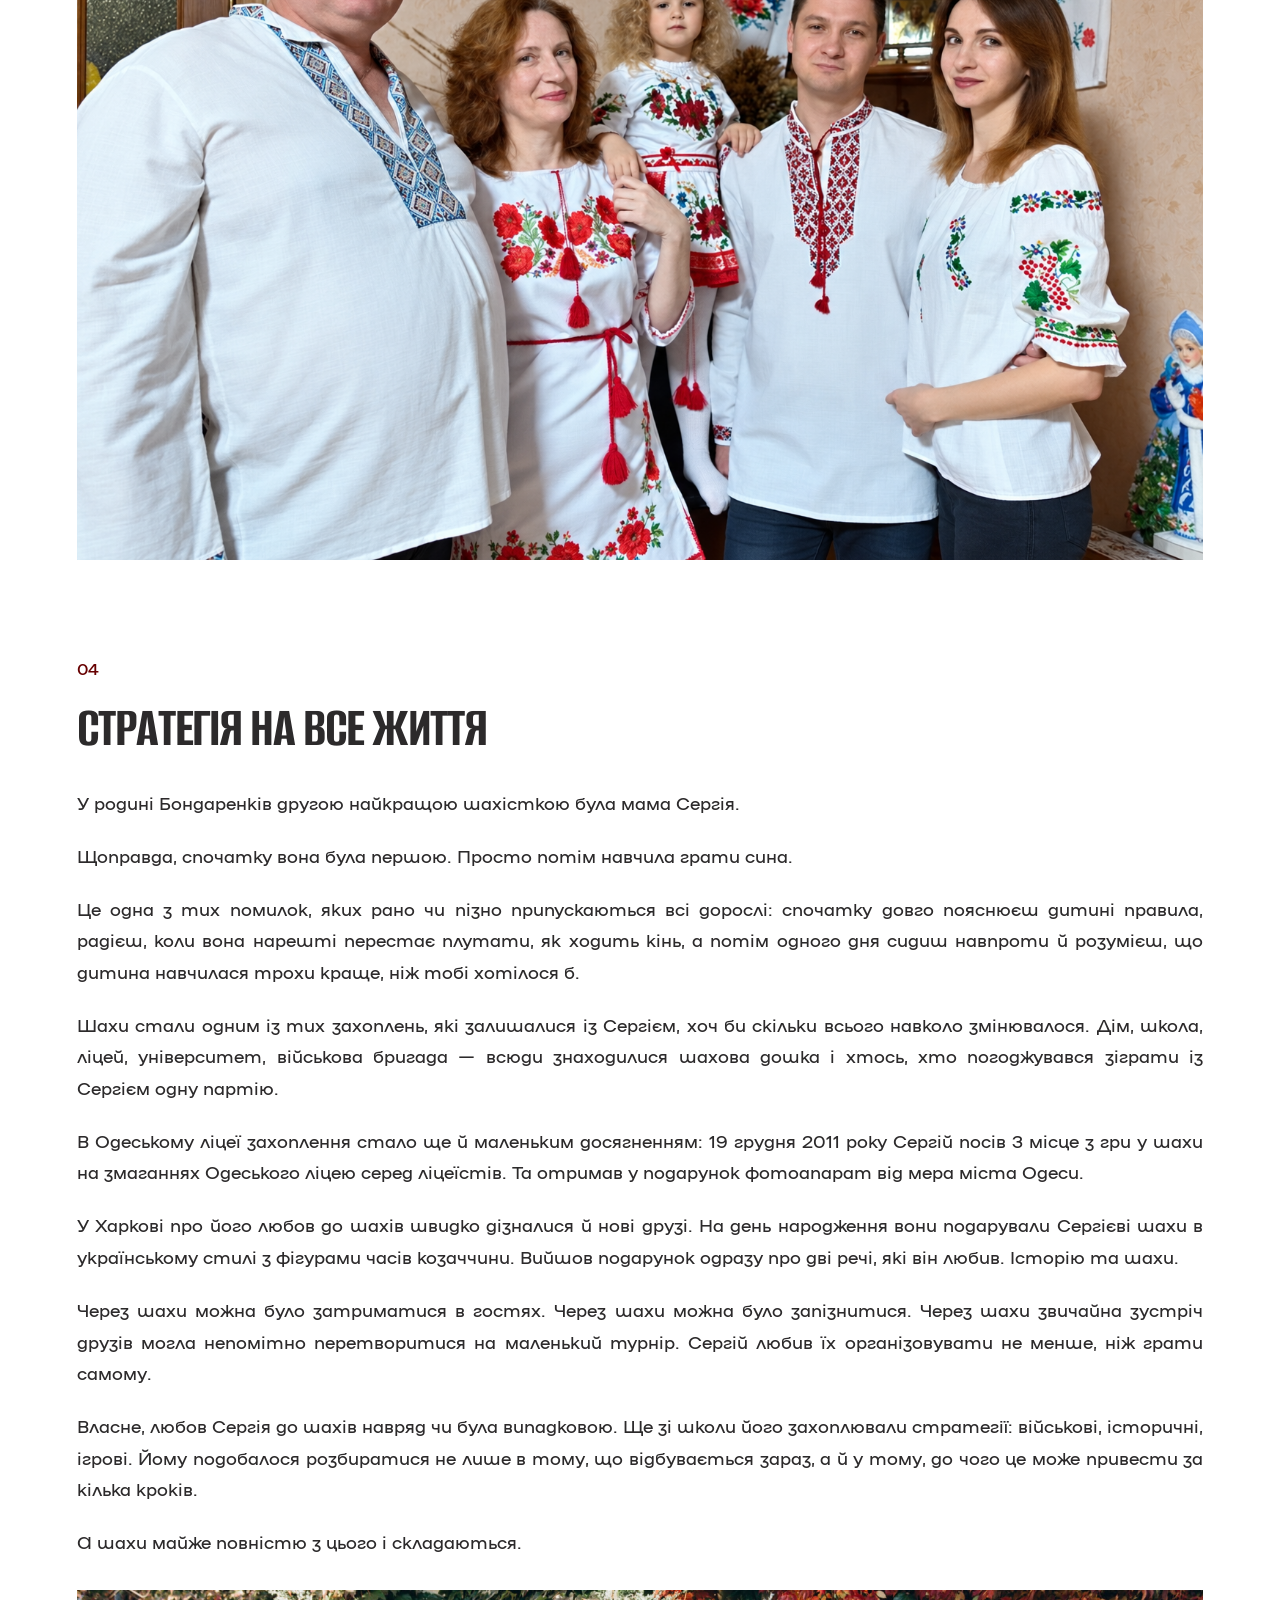
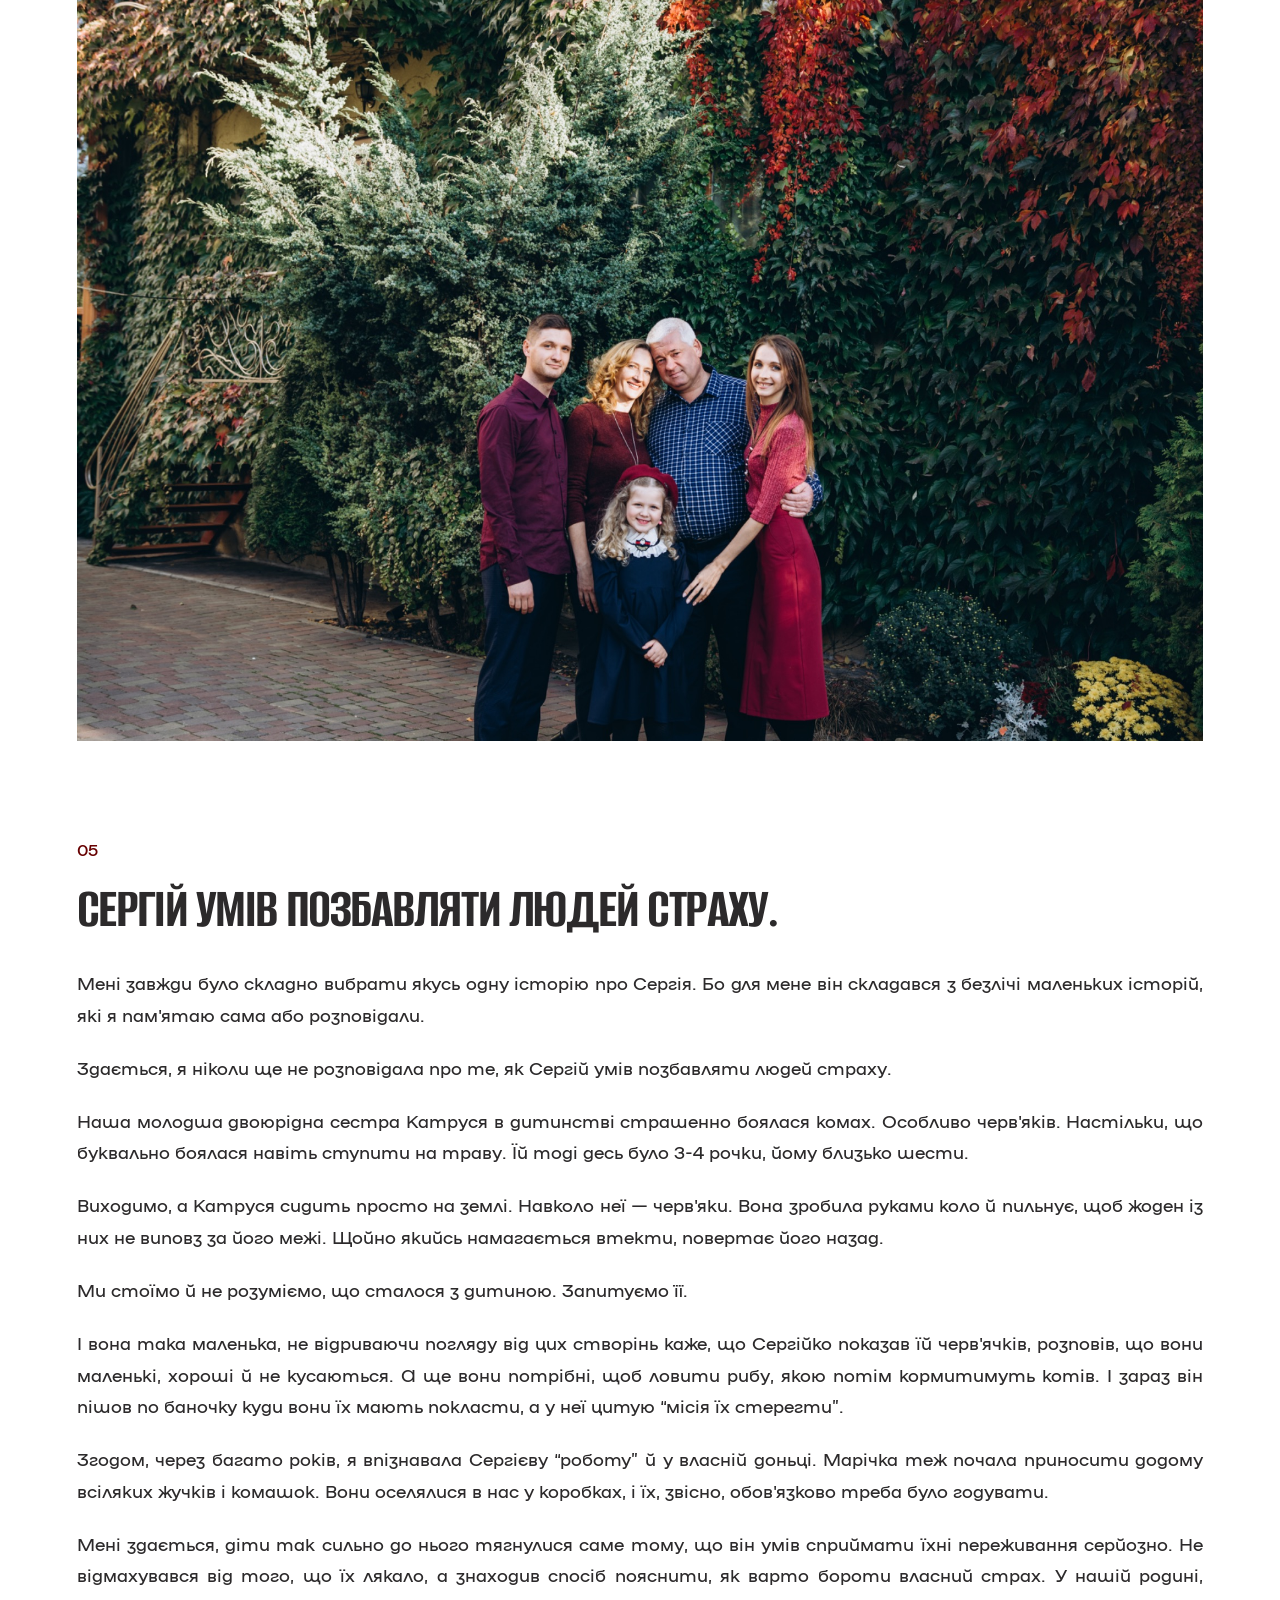
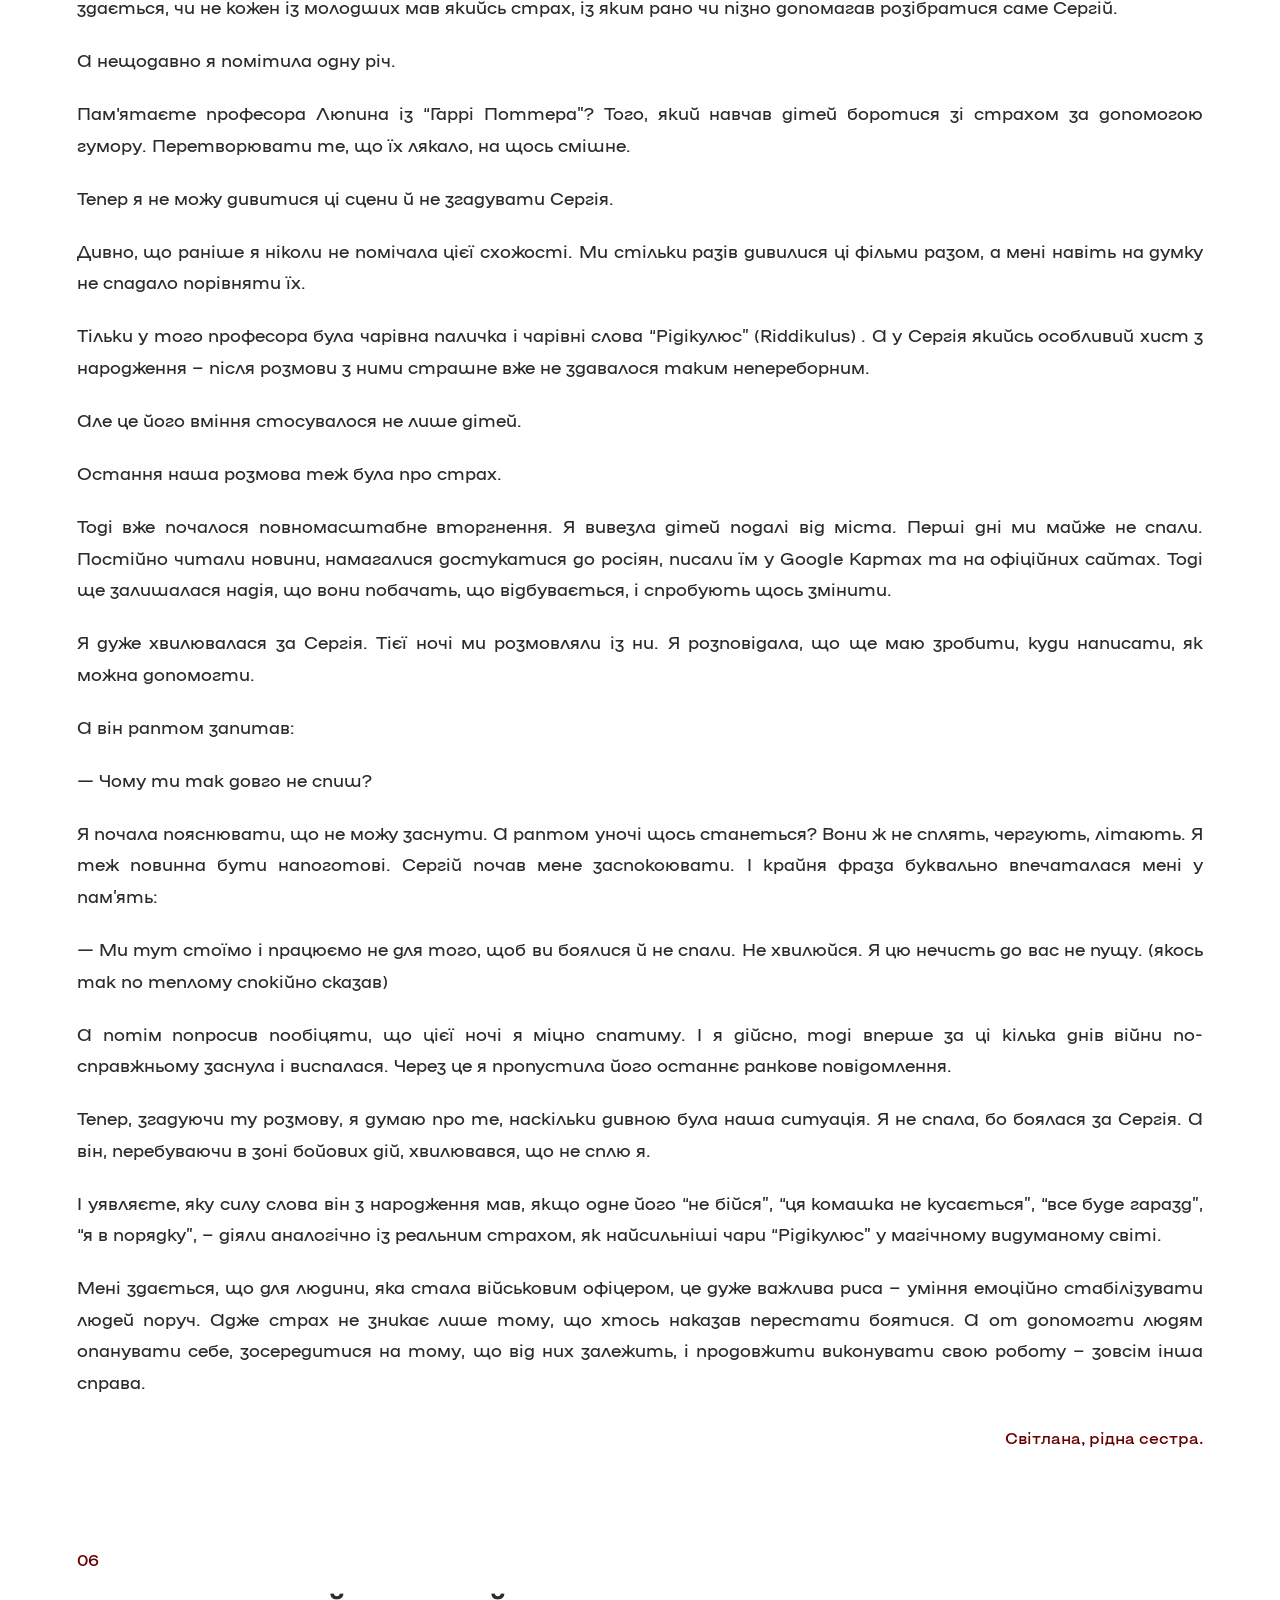
==== commit 7f89c727: "Correct memorial text and standardize crew portrait order and sizing" ====
--- a/index.html
+++ b/index.html
@@ -50,7 +50,7 @@
 <p>Щороку вшановувати окремого Героя. Не лише називаючи імʼя і дату, а розповідаючи про людину: якою вона була, що любила, про що мріяла, що було для неї важливим. Через спогади рідних, друзів і побратимів зберігати живу історію.</p>
 <p>Кажуть, людина помирає двічі. Вперше, коли зупиняється її життя. Вдруге, коли про неї перестають говорити.</p>
 <p>Саме тому ми продовжуємо говорити.</p>
-<p>Про Сергія. Про тих, хто віддав найдорожче, захищаючи Україну. Про людей, чиї історії мають залишатися з нами в наший памʼяті, як причина жити.</p>
+<p>Про Сергія. Про тих, хто віддав найдорожче, захищаючи Україну. Про людей, чиї історії мають залишатися з нами в нашій памʼяті, як причина жити.</p>
 <p>Жити плідно, рости над собою, зціляти вчорашні рани, марити недосягнутими горизонтами, здобуваючи такі омріяні, але все ще не здобуті перемоги.</p></div>
     </section>
 
@@ -60,17 +60,15 @@
         <img class="portrait hero-portrait" src="assets/serhii-bondarenko.jpg" alt="Сергій Миколайович Бондаренко" width="617" height="996" loading="lazy" decoding="async">
         <div class="biography-copy"><h2>Сергій Миколайович<br><span>Бондаренко</span></h2><p class="dates">15 вересня 1995 — 6 березня 2022</p><p>Сергій народився 15 вересня 1995 року в смт. Оратів Вінницької області, у родині ветеринарного лікаря та вчительки математики.</p>
 <p>З 1 вересня 2001 року до 2010 року навчався у Липовецькій загальноосвітній школі І–ІІІ ступенів №2. У школі Сергій багато цікавився історією, військовими стратегіями, грав у шахи, захоплювався стрільбою з різних видів зброї. Тому після закінчення 9-го класу прийняв рішення вступити до Одеського ліцею з посиленою військово-фізичною підготовкою Одеської міської ради Одеської області. Адже в подальшому хотів бути військовим. Ліцей закінчив з відзнакою, був нагороджений похвальною грамотою, як один із кращих ліцеїстів. У турнірі з гри у шахмати, серед ліцеїстів здобув 3 місце та отримав у подарунок фотоапарат від мера міста Одеси.</p>
-<p>Своє життя Сергій пов’язав зі Збройними Силами України та вступив до Харківського національного університету Повітряних Сил імені Івана Кожедуба на льотний факультет. Після закінчення університету Бондаренко Сергій Миколайович у званні “Лейтенанта” був направлений до 18-ї бригади армійської авіації в місто Полтаву на посаду льотчика-штурмана ВЛ ВЄ в/ч А3384. За відмінну службу наказом КСВ ЗСУ України №551 від 02.12.2018 року йому було присвоєно військове звання “Старший лейтенант”.</p>
+<p>Своє життя Сергій пов’язав зі Збройними Силами України та вступив до Харківського національного університету Повітряних Сил імені Івана Кожедуба на льотний факультет. Після закінчення університету Бондаренко Сергій Миколайович у званні “Лейтенанта” був направлений до 18-ї бригади армійської авіації в місто Полтаву на посаду льотчика-штурмана ВЛ ВЕ в/ч А3384. За відмінну службу наказом КСВ ЗСУ України №551 від 02.12.2018 року йому було присвоєно військове звання “Старший лейтенант”.</p>
 <p>З 2020 року Сергій служив на посаді штурмана вертолітної ланки вертолітної ескадрильї 18-ї окремої бригади армійської авіації імені Ігоря Сікорського. Виконував бойові завдання в зоні проведення АТО, за що мав відповідні відзнаки. Мав авторитет серед товаришів по службі та керівництва бригади. А за відмінне виконання поставлених завдань наказом КСВ ЗСУ України №86 від 22.03.2021 року йому достроково присвоєно військове звання “Капітан”. У 2022 році Сергія, як кращого штурмана вертолітної ескадрильї, рекомендували до виконання миротворчої місії ООН у Демократичній Республіці Конго. У травні він мав відбути в місію. Але 24 лютого почалося повномасштабне вторгнення Росії в Україну.</p>
 <p>В умовах надзвичайно високого ризику для життя офіцер, Бондаренко Сергій, був одним із перших українських вертолітників, які виконували успішні повітряні бої боронячи повітряний простір Херсонщини й не допускаючи прориву противника в напрямку Миколаївщини. За успішне виконання бойових завдань Сергій при житті був нагороджений орденом Богдана Хмельницького ІІІ ступеня — Указ Президента №128/2022 від 12.03.2022 року.</p>
 <p>6 березня 2022 року під час виконання бойового завдання вертоліт був збитий ракетою ПЗРК у районі н.п. Михайлівки. Весь екіпаж загинув. Указом президента №190/2022 від 30.03.2022 за успішне виконання бойового завдання Бондаренка Сергія Миколайовича було нагороджено Орденом Богдана Хмельницького ІІ ступеня (посмертно). Нагороджено нагрудним знаком “За вірність народу України” 1 ступеня (посмертно). Присвоєно звання “Майор” (посмертно). Відповідно до пунктів 43, 46, 55 та 59 Положення про проходження громадянами України військової служби у Збройних Силах України, затвердженого Указом Президента України від 10 грудня 2008 року. Бондаренко Сергію Миколайовичу було лише 26 років, як він навіки залишився у небі. Для вшанування його пам’яті жителі міста Липовець ініціювали та підтримали перейменування вулиці, на якій нині проживають його батьки.</p></div>
       </div>
 
       <article class="last-flight"><h3>ОСТАННІЙ ПОЛІТ</h3><div class="last-flight-copy"><img class="keepsake-photo" src="assets/stories/image7.jpg" alt="Пам’ятні речі Сергія" loading="lazy" decoding="async"><p>У березні 2022 року на початку повномасштабного вторгнення в Україну територія між населеними пунктами Михайлівка та Архангельське Баштанського району Миколаївської області стала місцем запеклих повітряних боїв та оборонних дій Збройних сил України проти російських окупантів, які намагалися прорватися через Миколаївщину.</p>
-<p>Того дня окупантами було збито два українські вертольоти Мі-8 18-ї обр АА СВ ЗСУ внаслідок чого загинули шестеро військовослужбовців: Сергій Бондаренко, Олександр Чуйко, Ігор Пазич, Владислав Горбань, Костянтин Зебницький, Ігор Туревич.</p>
+<p>Того дня окупантами було збито два українські вертольоти Ми-8 18-ї обр АА СВ ЗСУ внаслідок чого загинули шестеро військовослужбовців: у першому екіпажі — Олександр Чуйко, Сергій Бондаренко, Ігор Пазич; у другому екіпажі — Владислав Горбань, Костянтин Зебницький, Ігор Туревич.</p>
 <p>17 березня 2022 року з ними прощалися у Свято-Успенському соборі Полтави.</p>
-<p>1 екіпаж: Чуйко, Бондаренко, Пазич</p>
-<p>2 екіпаж: Горбань, Зебницький, Туревич</p>
 <p>Ось як описують події тих страшних днів сім’я Сергія:</p>
 <p>Коли братик загинув він дуже часто снився мені, та й усім рідним. Мені здається, подібне трапляється з усіма, хто пережив втрату дійсно близької людини. Напевно, коли ти дуже сильно за кимось сумуєш, то мозок рятує тебе теплими спогадами про тих, хто уже не з нами.</p>
 <p>Пам’ятаю один сон, який досить часто снився усім членам родини, у ньому братик приходив і показував жетон і одного разу навіть промовив фразу, яку усі запам’ятали: «Як отримаєте назад мій жетон, тоді й остаточно впевнитися, що мене більше не має».</p>
@@ -89,7 +87,7 @@
 <p>Врешті, 11 березня, коли було посилене підкріплення і почалися бої регулярної армії із рашистами, буряти почали відступати, а селяни та волонтери встигли приїхати на місця падіння вертольотів на машині й в умовах підвищеної небезпеки, швидко забрати тіла загиблих, які згодом були передані до моргу, а після - рідним.</p>
 <p>Все ж, пілоти у день загибелі, зуміли добряче побомбити ворога. За словами очевидців, це також врятувало мешканців прибічних селищ, адже буряти, замість мародерства та знущання з людей, як то кажуть «зализували свої рани».</p>
 <p>Волонтери та сім’я аграрія вирішили зробити пам’ятник на місці загибелі. Вони абсолютно відмовилися від фінансування із нашого боку. Адже, цитую: «Нащо Ви так? Ми ж віддячити хочемо. Ваш син та його побратими поклали за нас життя! Ми хочемо поставити пам’ятник саме біля дороги, щоб кожен, хто проїжджатиме біля цього поля де вони загинули, бачили фото воїнів, зупинилися, поклали квіти, чи про себе подякували, бо висока ціна за наше життя була сплачена…».</p>
-<p>Тому нехай їхній вічний політ буде тепер тихим, спокійним, та пам’ятним… Пам’ятним, як Героїв не тільки для очевидців Миколаївщини й Херсонщини, але й для усієї України!</p></div><div class="crew-carousel" role="region" aria-label="Фотографії екіпажу"><div class="crew-controls"><button type="button" class="crew-prev" aria-label="Попередні фотографії" aria-controls="crew-gallery">←</button><button type="button" class="crew-next" aria-label="Наступні фотографії" aria-controls="crew-gallery">→</button></div><div class="crew-gallery" id="crew-gallery" tabindex="0" aria-label="Фото екіпажу — прокручуйте горизонтально"><button class="crew-card" type="button" aria-label="Горбань Владислав"><img class="story-document-photo" src="assets/stories/vladyslav-horban.png" alt="Владислав Горбань" loading="lazy" decoding="async"><span class="crew-name">Горбань Владислав</span></button><button class="crew-card" type="button" aria-label="Зебницький Костянтин"><img class="story-document-photo" src="assets/stories/kostiantyn-zebnytskyi.jpg" alt="Костянтин Зебницький" loading="lazy" decoding="async"><span class="crew-name">Зебницький Костянтин</span></button><button class="crew-card" type="button" aria-label="Пазич Ігор"><img class="story-document-photo" src="assets/stories/ihor-pazych.jpg" alt="Ігор Пазич" loading="lazy" decoding="async"><span class="crew-name">Пазич Ігор</span></button><button class="crew-card" type="button" aria-label="Чуйко Олександр"><img class="story-document-photo" src="assets/stories/oleksandr-chuiko.jpg" alt="Олександр Чуйко" loading="lazy" decoding="async"><span class="crew-name">Чуйко Олександр</span></button><button class="crew-card" type="button" aria-label="Туревич Ігор"><img class="story-document-photo" src="assets/stories/ihor-turevych.jpg" alt="Ігор Туревич" loading="lazy" decoding="async"><span class="crew-name">Туревич Ігор</span></button></div></div></article>
+<p>Тому нехай їхній вічний політ буде тепер тихим, спокійним, та пам’ятним… Пам’ятним, як Героїв не тільки для очевидців Миколаївщини й Херсонщини, але й для усієї України!</p></div><div class="crew-carousel" role="region" aria-label="Фотографії екіпажу"><div class="crew-controls"><button type="button" class="crew-prev" aria-label="Попередні фотографії" aria-controls="crew-gallery">←</button><button type="button" class="crew-next" aria-label="Наступні фотографії" aria-controls="crew-gallery">→</button></div><div class="crew-gallery" id="crew-gallery" tabindex="0" aria-label="Фото екіпажу — прокручуйте горизонтально"><button class="crew-card" type="button" aria-label="Чуйко Олександр"><img class="story-document-photo" src="assets/stories/oleksandr-chuiko.jpg" alt="Чуйко Олександр" loading="lazy" decoding="async"><span class="crew-name">Чуйко Олександр</span></button><button class="crew-card" type="button" aria-label="Пазич Ігор"><img class="story-document-photo" src="assets/stories/ihor-pazych.jpg" alt="Пазич Ігор" loading="lazy" decoding="async"><span class="crew-name">Пазич Ігор</span></button><button class="crew-card" type="button" aria-label="Горбань Владислав"><img class="story-document-photo" src="assets/stories/vladyslav-horban.png" alt="Горбань Владислав" loading="lazy" decoding="async"><span class="crew-name">Горбань Владислав</span></button><button class="crew-card" type="button" aria-label="Зебницький Костянтин"><img class="story-document-photo" src="assets/stories/kostiantyn-zebnytskyi.jpg" alt="Зебницький Костянтин" loading="lazy" decoding="async"><span class="crew-name">Зебницький Костянтин</span></button><button class="crew-card" type="button" aria-label="Туревич Ігор"><img class="story-document-photo" src="assets/stories/ihor-turevych.jpg" alt="Туревич Ігор" loading="lazy" decoding="async"><span class="crew-name">Туревич Ігор</span></button></div></div></article>
 <figure class="wide-photo flight-photo"><img src="assets/story-flight.png" alt="Літак Су-7Б, встановлений як пам’ятник в Оратові" width="1672" height="682" loading="lazy" decoding="async"></figure>
 <div class="story-grid">
 <article class="flight-story"><span class="story-no">01</span><h3>«Я БУДУ ЛІТАТИ»</h3><p>Мами хлопчиків знають, що дорога до садочка рідко займає стільки часу, скільки мала б. Бо дорогою може трапитися трактор. Або екскаватор. Особливо якщо екскаватор саме щось копає. Тоді йти далі немає жодного сенсу. Треба стояти й дивитися. У Сергієвої мами все було приблизно так само. Тільки замість екскаватора в них був літак. Дорогою до садочка вони щодня проходили повз Су-7Б — реактивний винищувач-бомбардувальник, встановлений в Оратові як пам’ятник авіаційній техніці. І мама стояла поруч. Чекала. Бо пройти повз літак Сергій просто не міг. Навіть якщо бачив його вчора. І позавчора теж.</p>
@@ -213,7 +211,7 @@
         <button class="button" id="open-story-form" type="button" aria-haspopup="dialog">Поділіться історією</button>
       </div>
       <div class="contact-list">
-        <div><a class="contact-channel instagram-link" href="https://www.instagram.com/khid.geroya/" target="_blank" rel="noopener noreferrer"><svg viewBox="0 0 24 24" fill="none" stroke="currentColor" stroke-width="1.6" aria-hidden="true"><rect x="3" y="3" width="18" height="18" rx="5"/><circle cx="12" cy="12" r="4"/><circle cx="17.5" cy="6.5" r=".8" fill="currentColor" stroke="none"/></svg><span>@khid.geroya</span></a></div>
+        <div><a class="contact-channel instagram-link" href="https://www.instagram.com/khid.geroya/" target="_blank" rel="noopener noreferrer"><svg viewBox="0 0 24 24" fill="none" stroke="currentColor" stroke-width="1.6" aria-hidden="true"><rect x="3" y="3" width="18" height="18" rx="5"/><circle cx="12" cy="12" r="4"/><circle cx="17.5" cy="6.5" r=".8" fill="currentColor" stroke="none"/></svg><span>khid.geroya</span></a></div>
         <div><a class="contact-channel contact-phone" href="tel:+380999678831">+380 99 967 88 31</a><p>Інформація про участь, партнерство<br>та організацію турніру.</p></div>
       </div>
     </section>
--- a/styles.css
+++ b/styles.css
@@ -21,7 +21,7 @@
 .topbar nav a,footer nav a{transition:color .2s ease}
 .topbar nav a:hover,footer nav a:hover{color:var(--maroon)}
 .button:hover{background:var(--maroon);color:white;transform:translateY(-3px);box-shadow:0 8px 20px #67000118}
-.button:hover span,.contact-list a:hover span{transform:translate(3px,-3px)}
+.button:hover span{transform:translate(3px,-3px)}
 .contact-list a:hover{color:var(--maroon)}
 .button:active{transform:translateY(0)}
 .year-button[aria-expanded=true] span{transform:rotate(180deg)}
--- a/brand.css
+++ b/brand.css
@@ -736,3 +736,19 @@
 .partner-pcc-mark { display: block; position: relative; width: min(100%,300px); aspect-ratio: 394 / 217; overflow: hidden; }
 .partner-pcc-mark img { position: absolute; max-width: none; width: 190.102%; height: auto; left: -45.178%; top: -58.065%; }
 @media(max-width:650px) { .partners .partner-grid { grid-template-columns: 1fr; } }
+
+/* Six crew members rotate through five visible desktop positions. */
+.crew-gallery .crew-card.is-outside { visibility: hidden; pointer-events: none; opacity: 0; }
+
+/* Uniform portrait frames without stretching the source photographs. */
+.crew-gallery .crew-card .story-document-photo {
+  width: 100%;
+  height: auto;
+  aspect-ratio: 3 / 4;
+  object-fit: cover;
+  object-position: center 20%;
+}
+.crew-gallery { height: clamp(260px, 29vw, 440px); }
+@media(max-width:600px) {
+  .crew-gallery { height: calc((100vw - 12vw) * .72 * 4 / 3 + 76px); }
+}
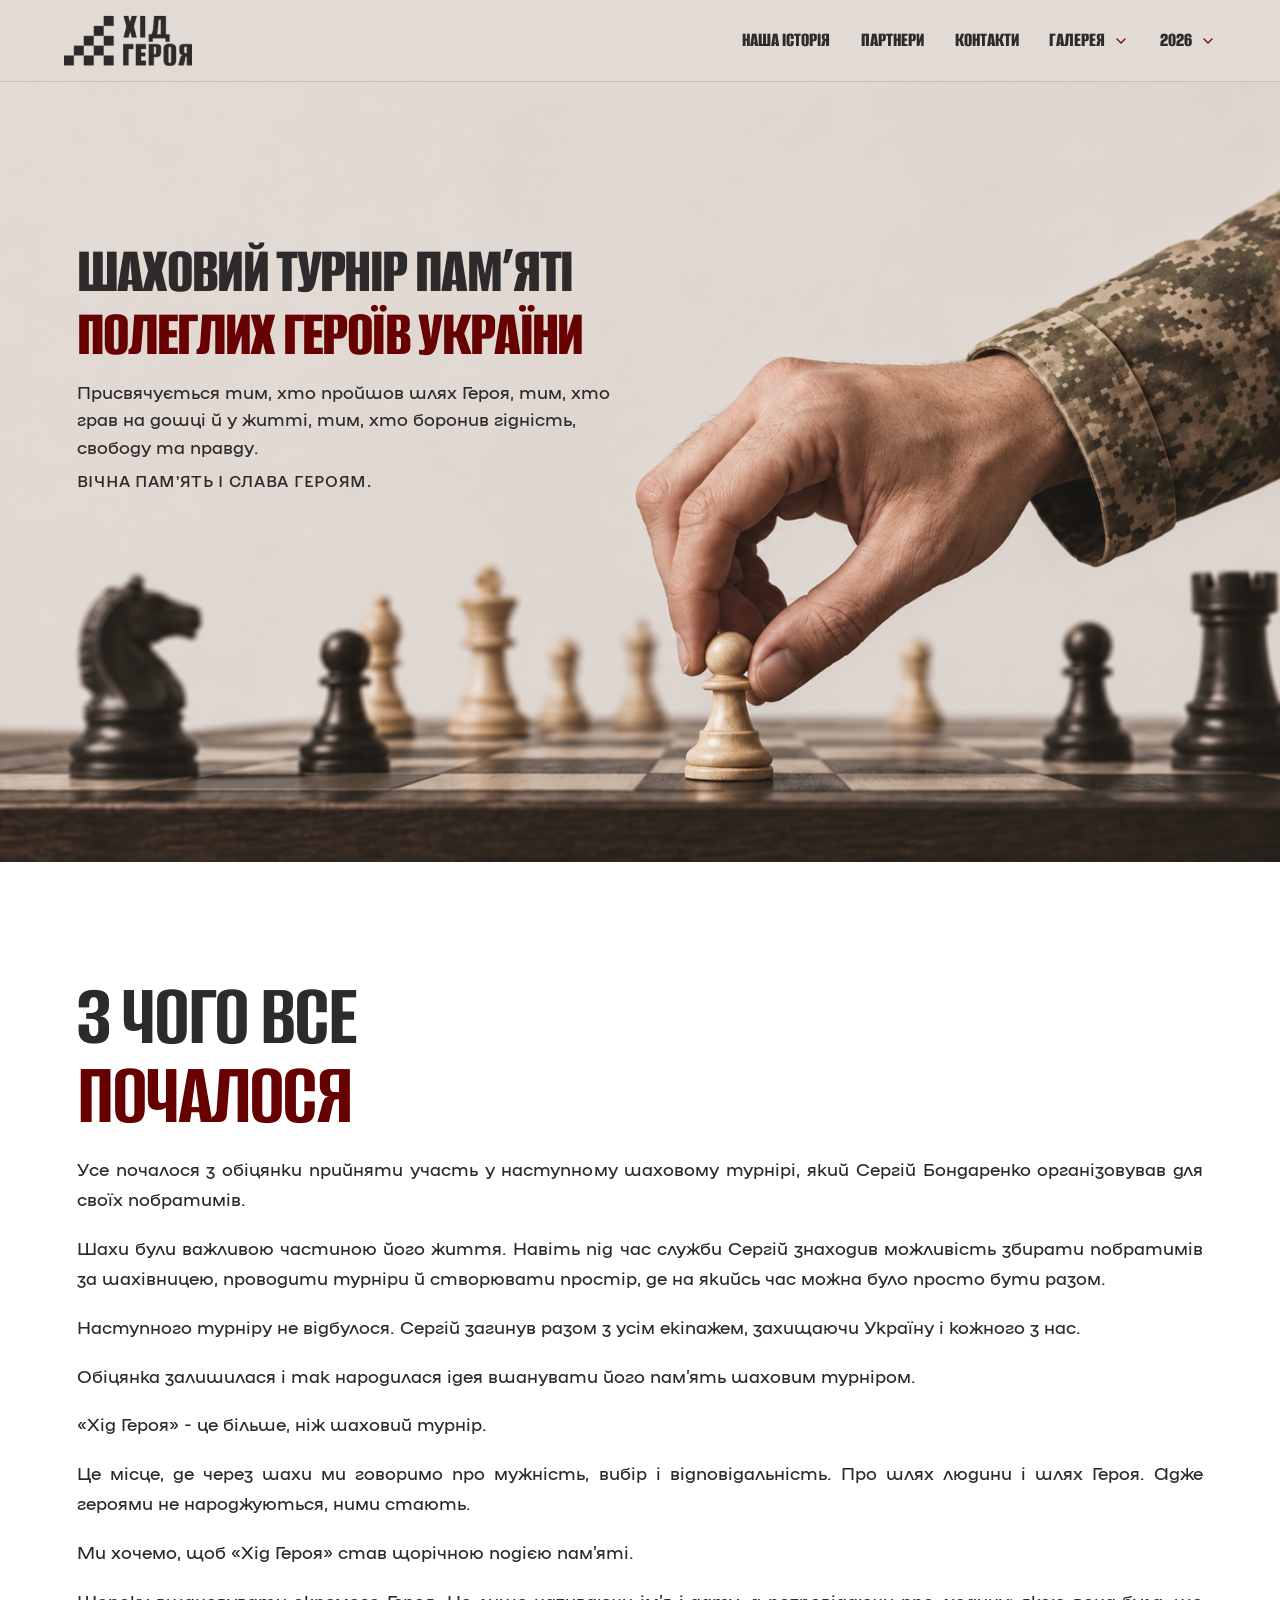
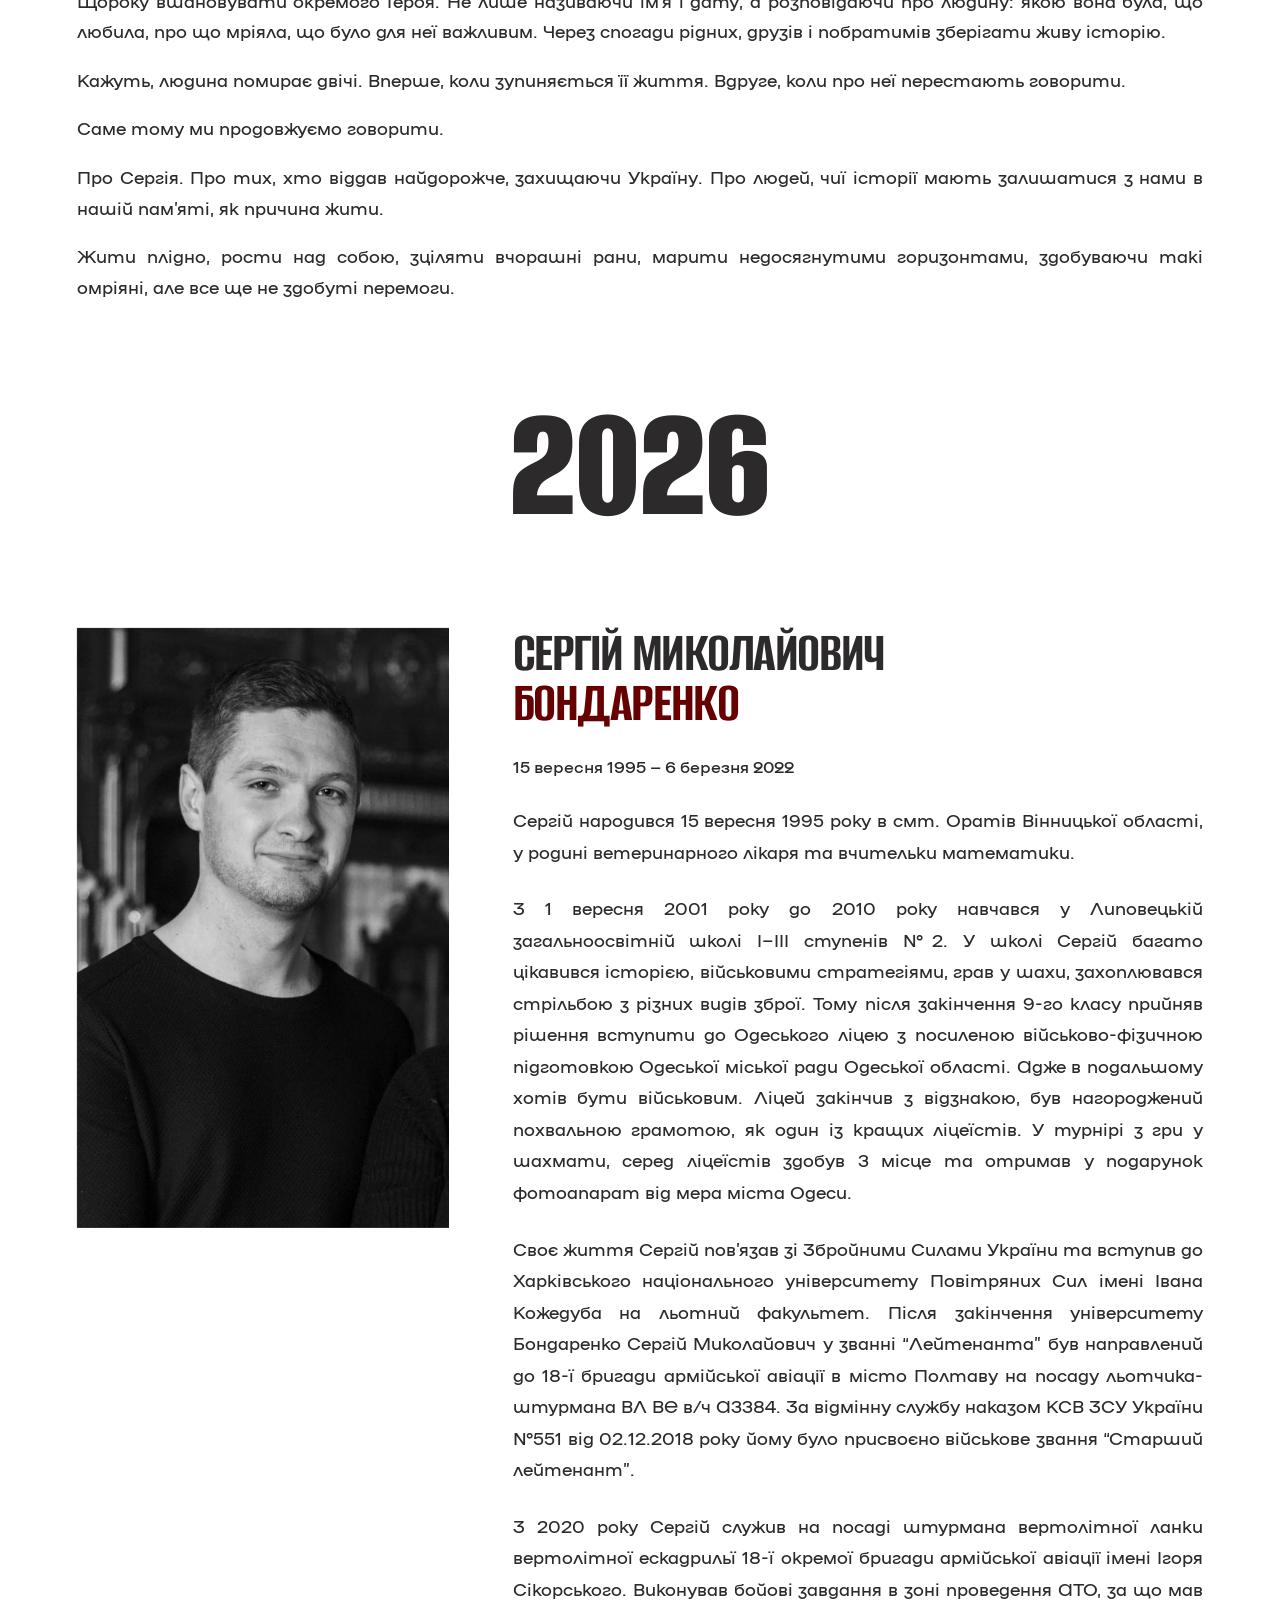
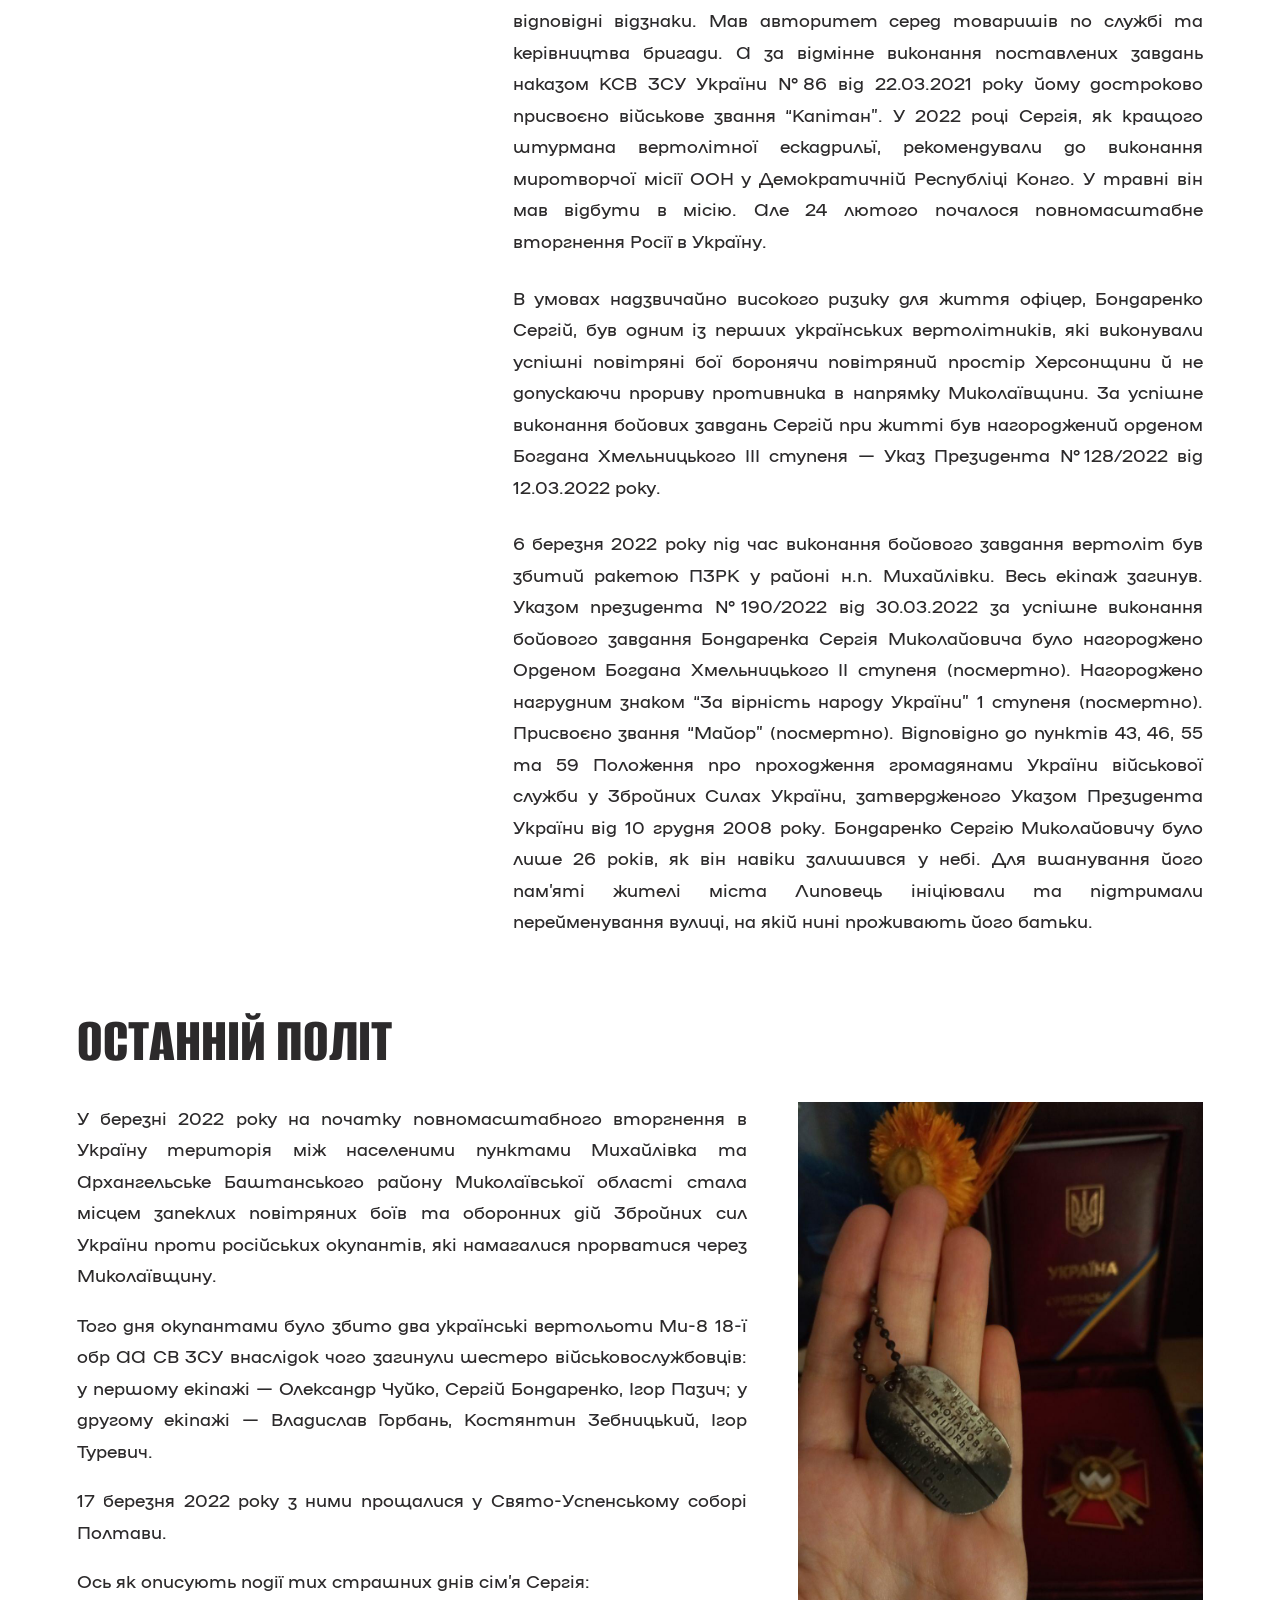
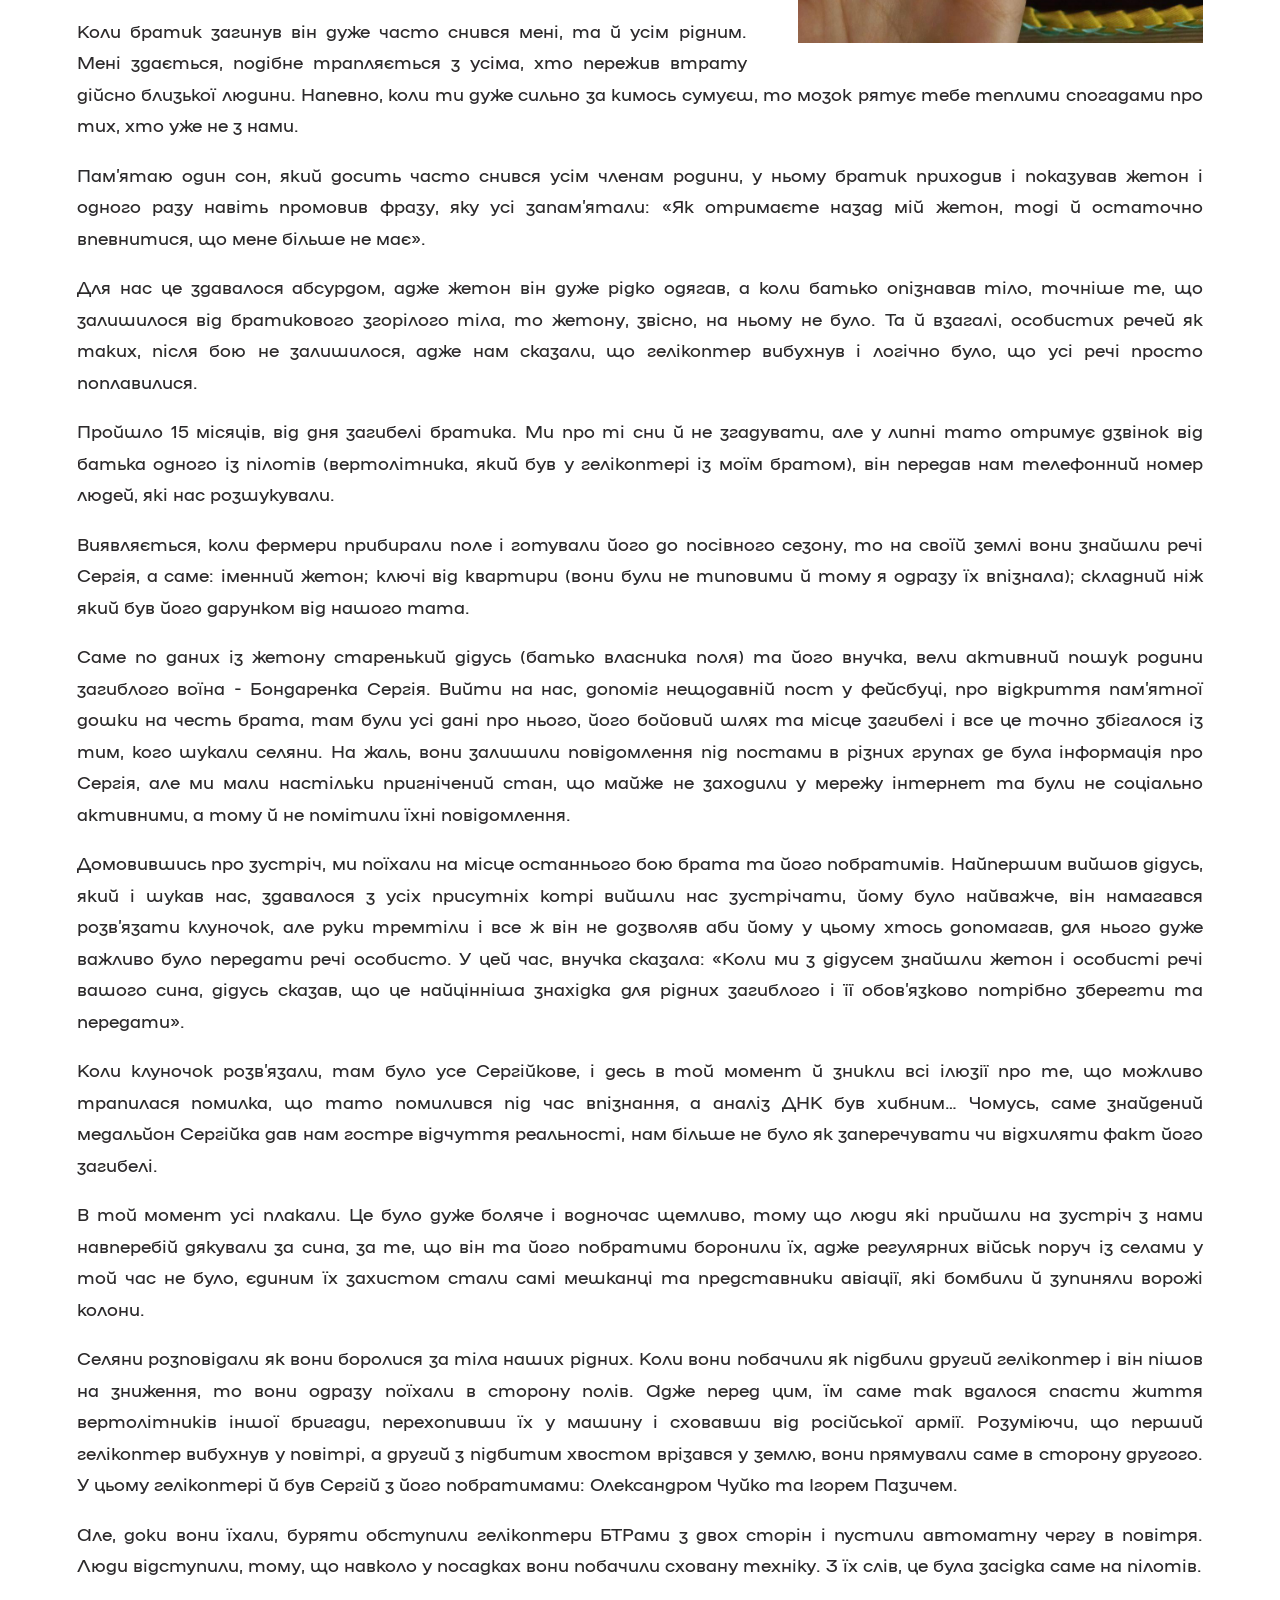
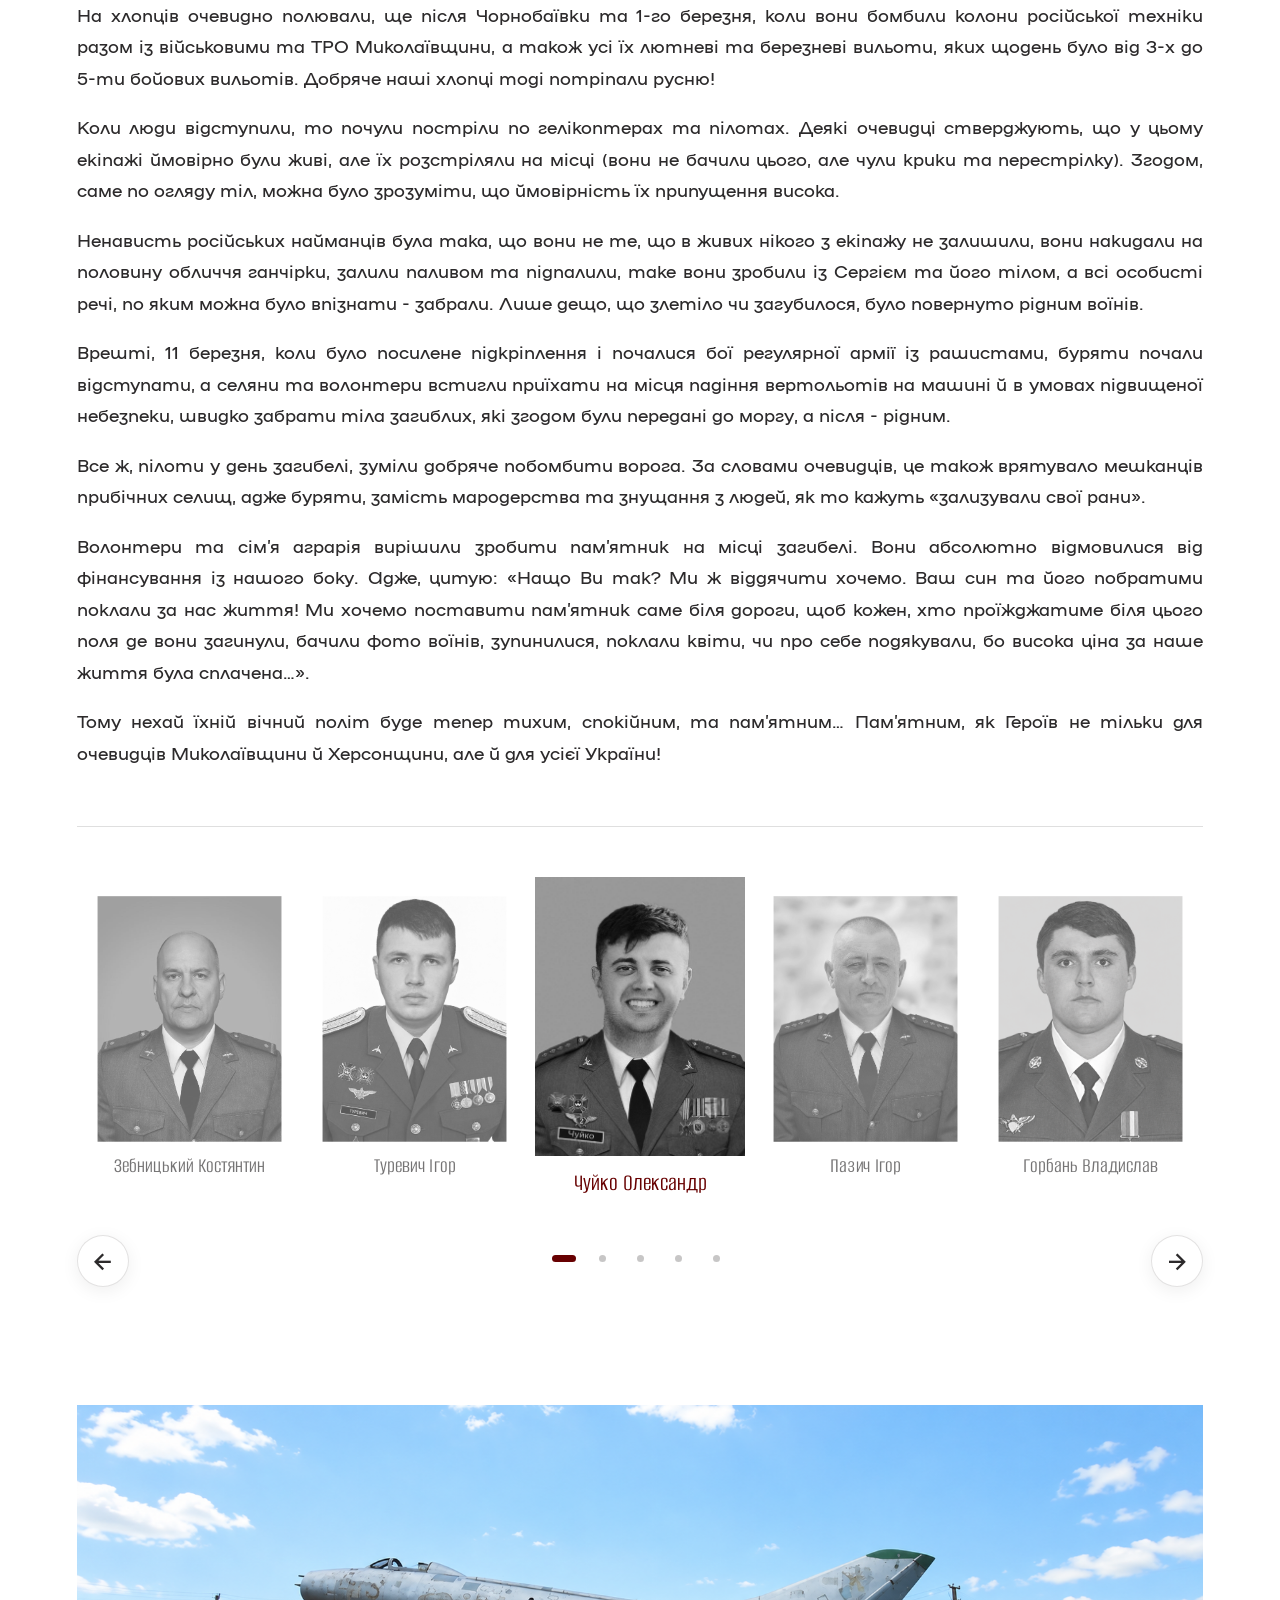
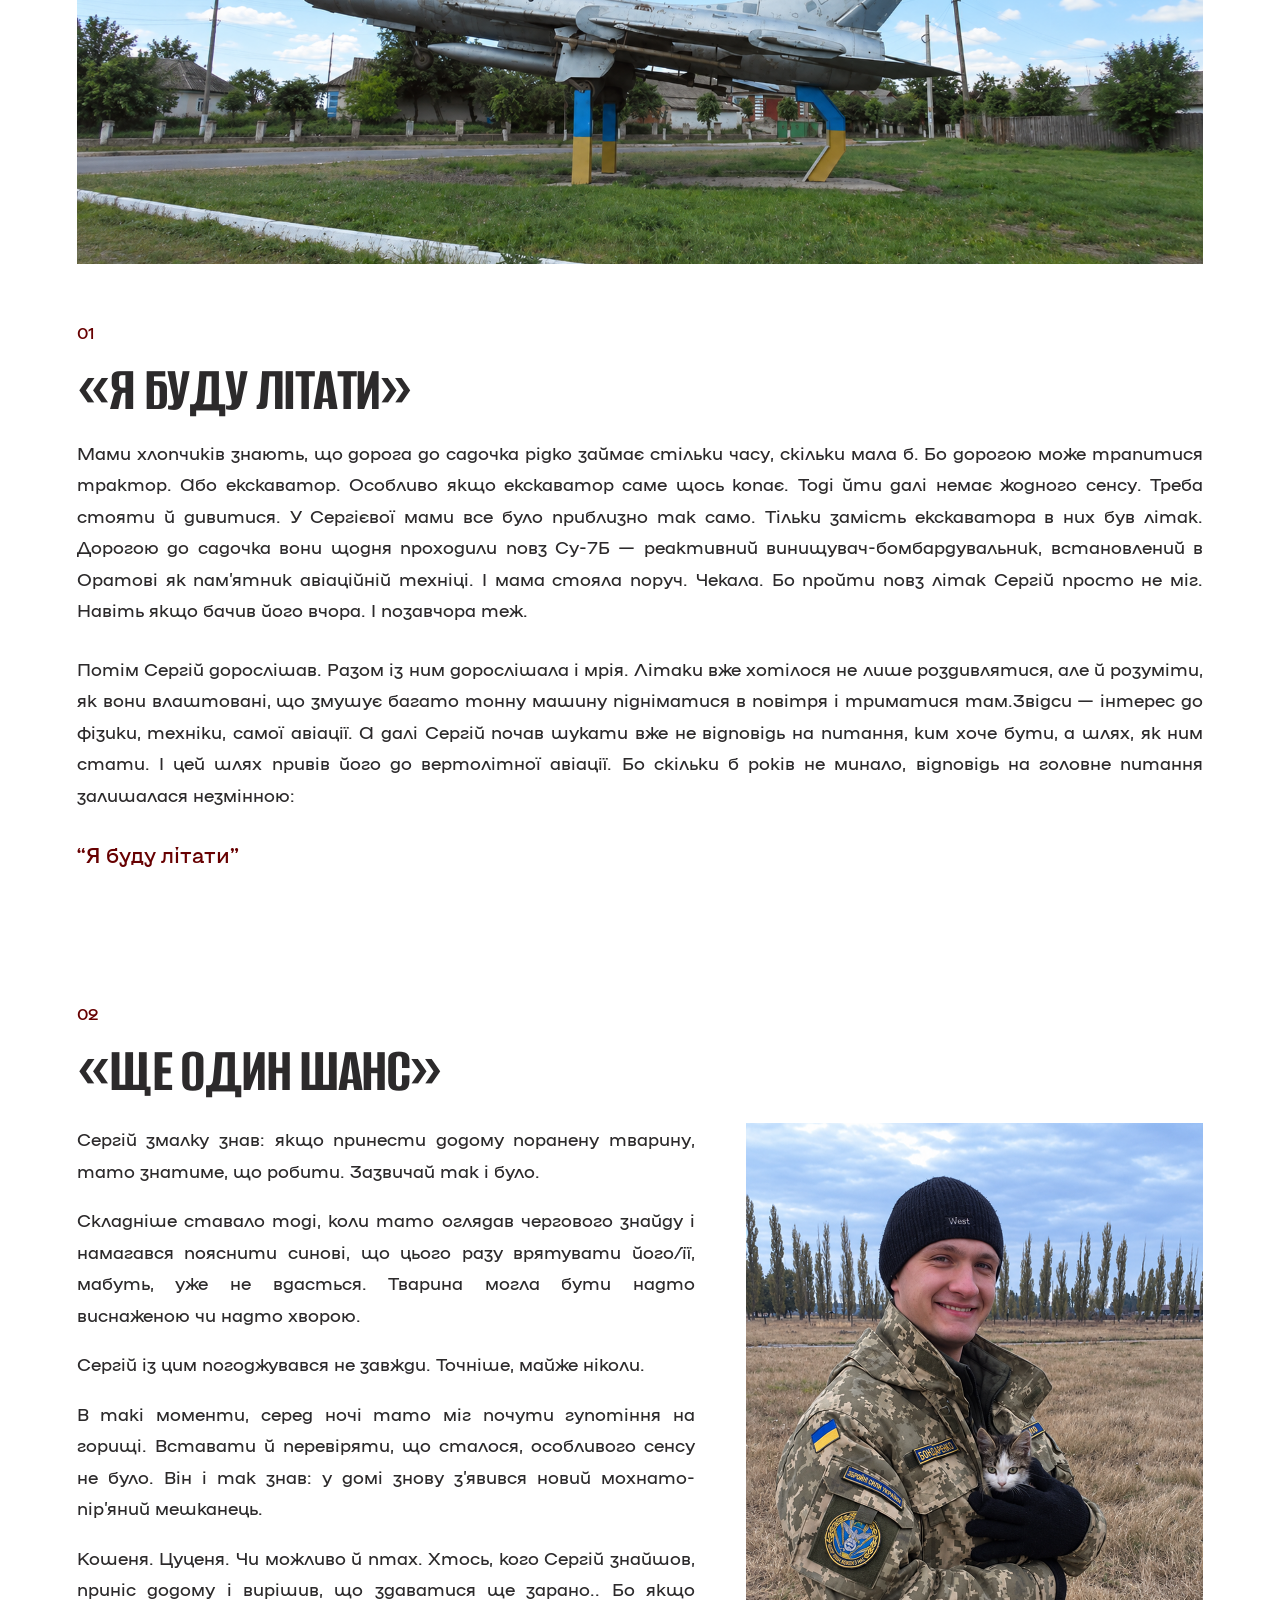
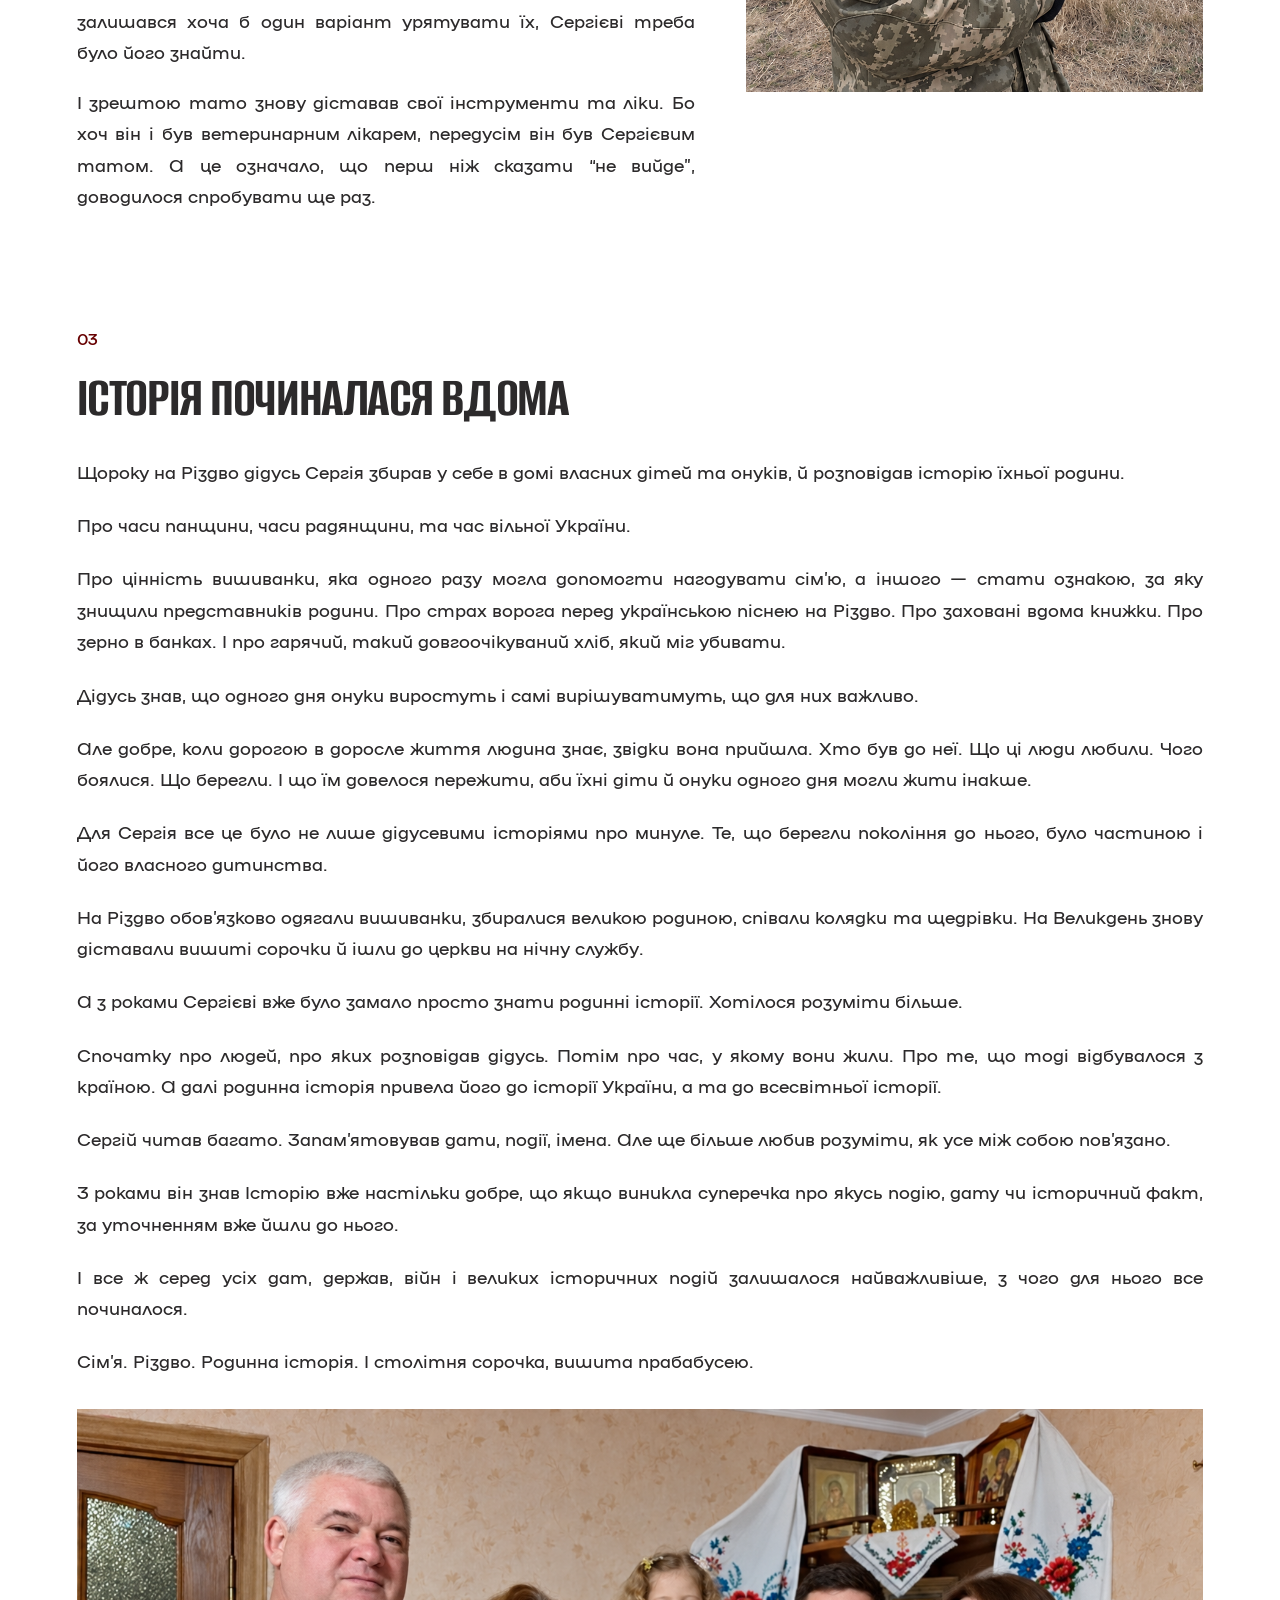
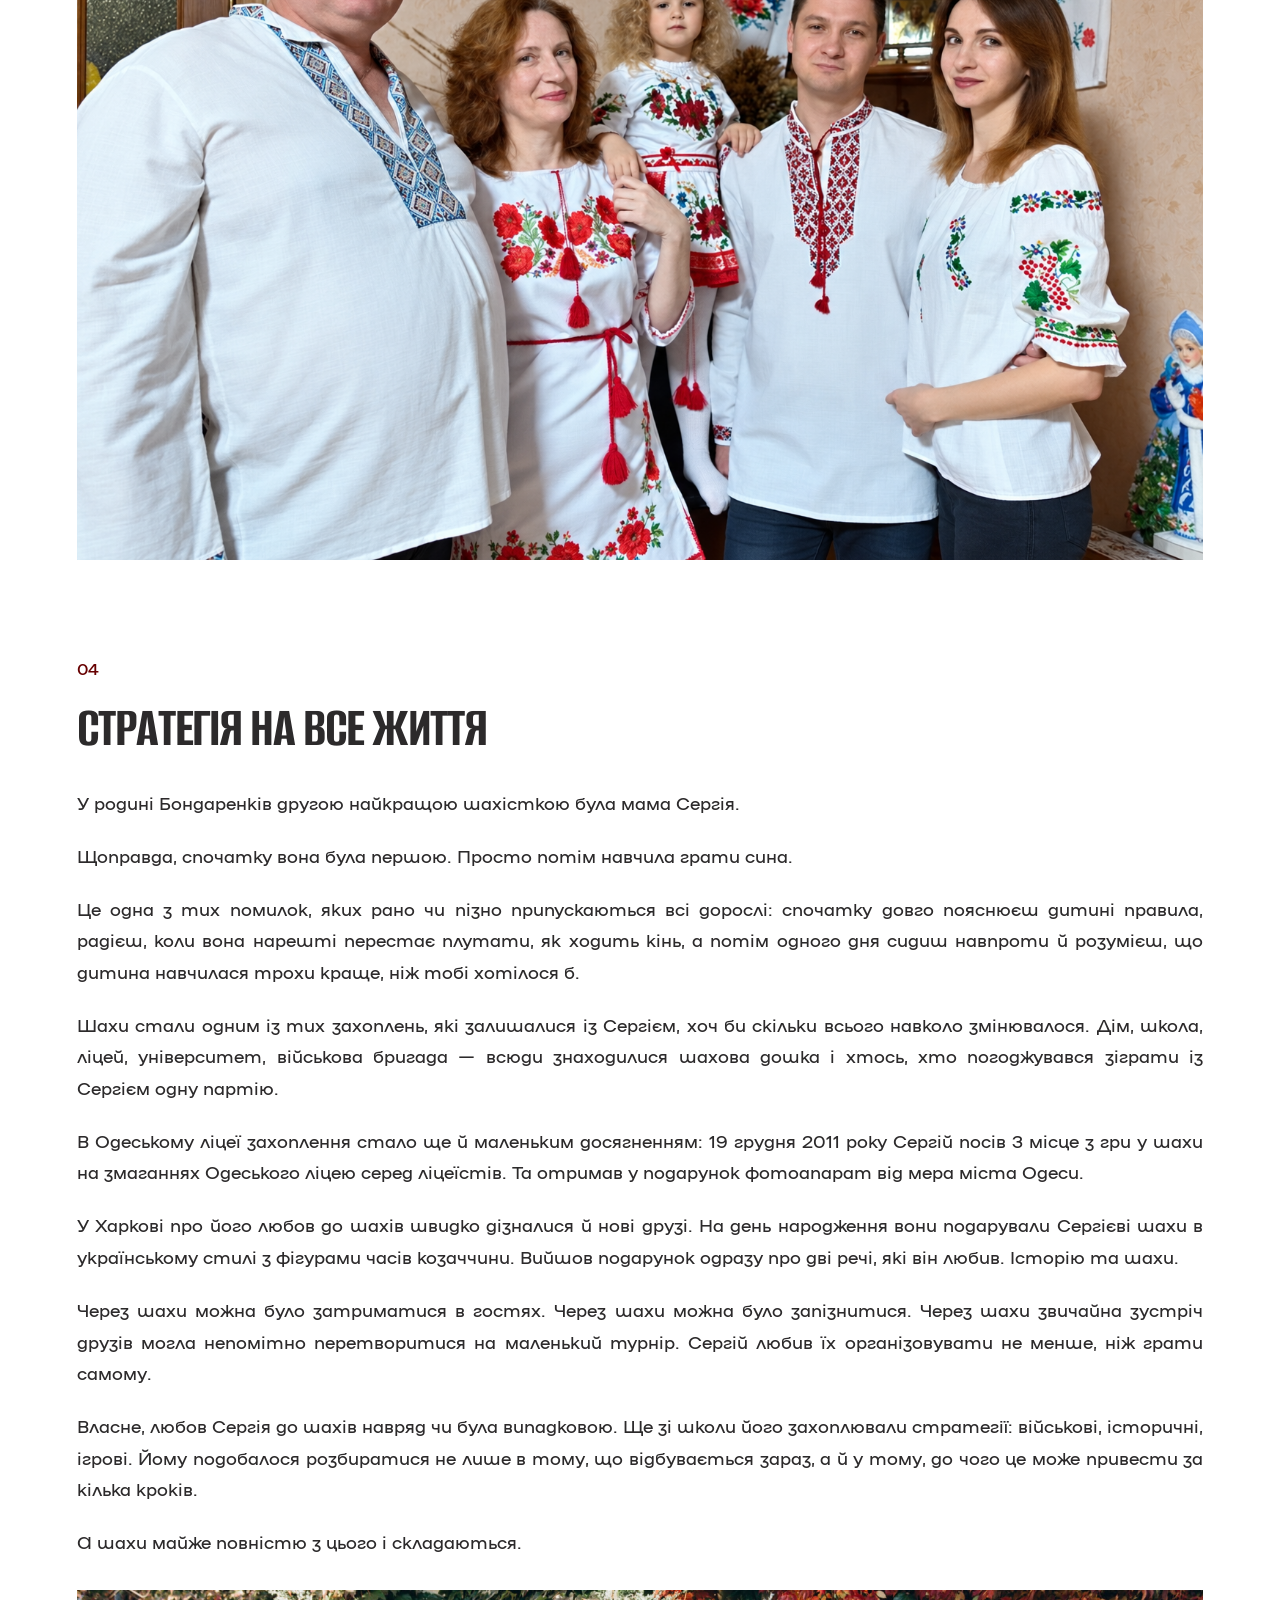
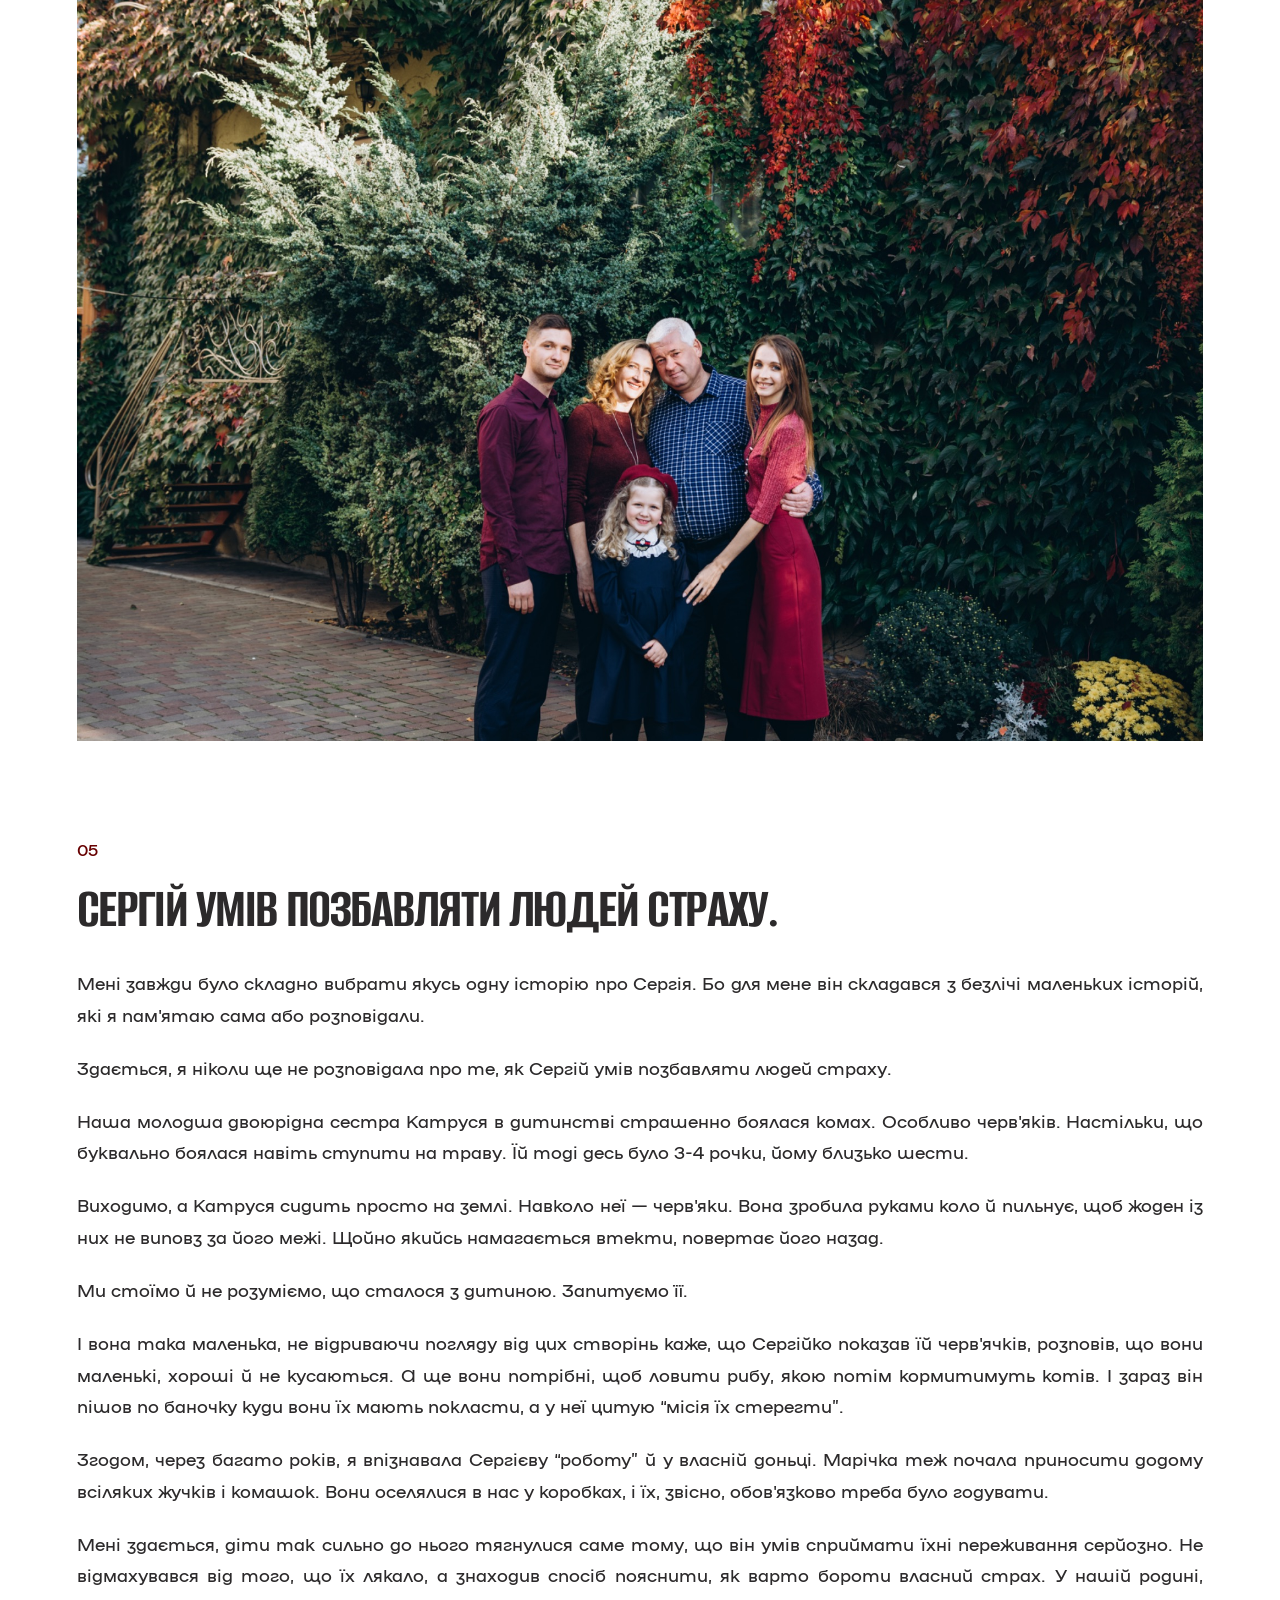
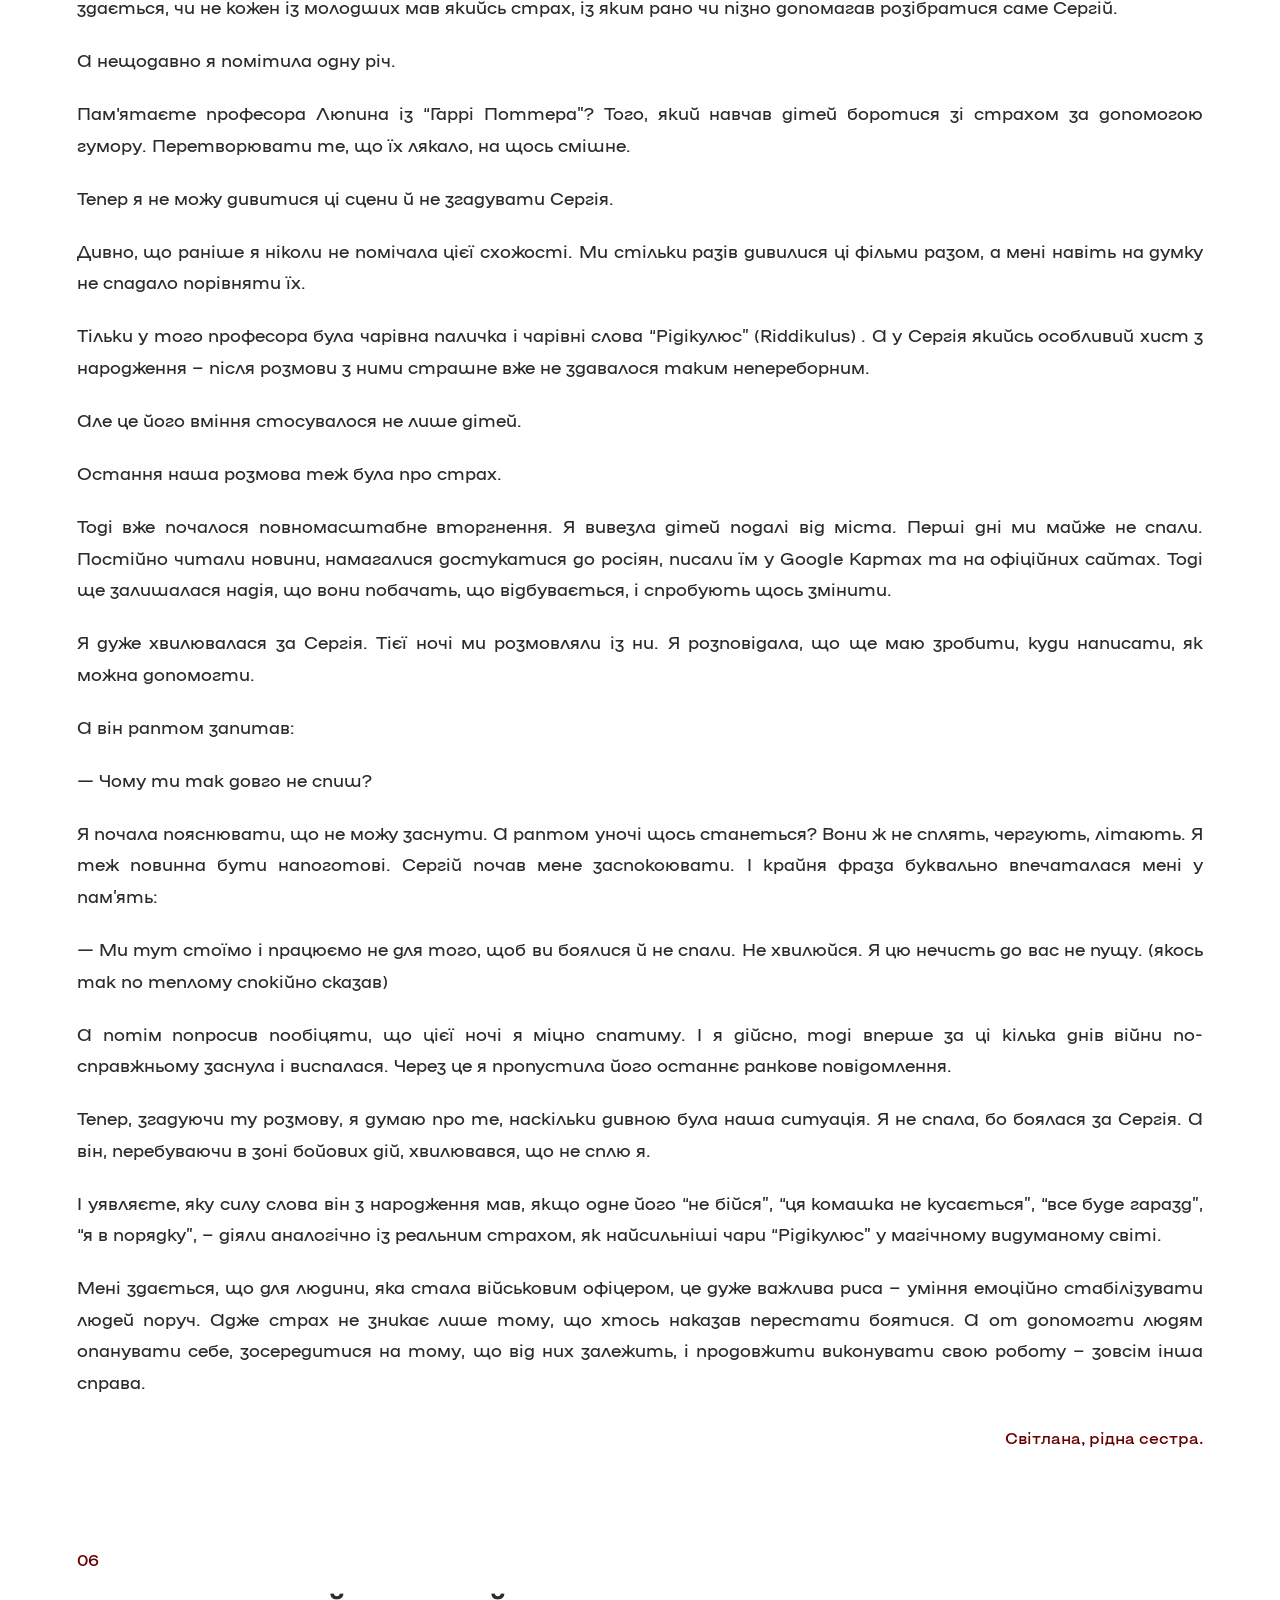
==== commit 4bd1e54c: "Add 2026 tournament photo gallery and archive downloads" ====
--- a/index.html
+++ b/index.html
@@ -2,9 +2,29 @@
 <html lang="uk">
 <head>
   <meta charset="utf-8">
+  <script>
+    // Discard incoming anchors before the browser can jump to a section.
+    history.scrollRestoration = 'manual';
+    if (location.hash) {
+      history.replaceState(history.state, '', location.pathname + location.search);
+    }
+    window.addEventListener('pageshow', () => {
+      window.scrollTo({ top: 0, left: 0, behavior: 'instant' });
+    });
+  </script>
   <meta name="viewport" content="width=device-width,initial-scale=1">
   <meta name="theme-color" content="#dcd7d4">
-  <meta name="description" content="Хід Героя — шаховий турнір пам’яті полеглих Героїв України.">
+  <meta name="description" content="Хід Героя — шаховий турнір пам’яті полеглих Героїв України. Історія Сергія Бондаренка, спогади рідних і побратимів та вшанування через шахи.">
+  <link rel="canonical" href="https://moveofhonor.org.ua/">
+  <meta property="og:type" content="website">
+  <meta property="og:locale" content="uk_UA">
+  <meta property="og:site_name" content="Хід Героя">
+  <meta property="og:title" content="Хід Героя — шаховий турнір пам’яті">
+  <meta property="og:description" content="Історія Сергія Бондаренка, спогади рідних і побратимів. Зберігаємо пам’ять про полеглих Героїв України через шахи.">
+  <meta property="og:url" content="https://moveofhonor.org.ua/">
+  <meta property="og:image" content="https://moveofhonor.org.ua/assets/hero-hand-new.png">
+  <meta property="og:image:alt" content="Рука військового робить хід на шахівниці">
+  <meta name="twitter:card" content="summary_large_image">
   <link rel="icon" href="favicon.ico" sizes="16x16 32x32 48x48">
   <link rel="icon" href="favicon.svg" type="image/svg+xml" sizes="any">
   <link rel="apple-touch-icon" href="apple-touch-icon.png" sizes="180x180">
@@ -22,6 +42,7 @@
     <button class="menu" aria-expanded="false" aria-controls="nav" aria-label="Відкрити меню"><span></span><span></span></button>
     <nav id="nav">
       <a href="#history">Наша історія</a><a href="#partners">Партнери</a><a href="#contact">Контакти</a>
+      <div class="year-nav"><button type="button" class="year-button" aria-expanded="false" aria-controls="gallery-list">Галерея <svg class="year-chevron" width="16" height="16" viewBox="0 0 24 24" fill="none" aria-hidden="true" focusable="false"><path d="m6 9 6 6 6-6" stroke="currentColor" stroke-width="1.8" stroke-linecap="round" stroke-linejoin="round"/></svg></button><div class="year-list" id="gallery-list"><a href="gallery/2026/index.html">2026 · Фото з турніру</a></div></div>
       <div class="year-nav">
         <button class="year-button" aria-expanded="false" aria-controls="year-list">2026 <svg class="year-chevron" width="16" height="16" viewBox="0 0 24 24" fill="none" aria-hidden="true" focusable="false"><path d="m6 9 6 6 6-6" stroke="currentColor" stroke-width="1.8" stroke-linecap="round" stroke-linejoin="round"/></svg></button>
         <div id="year-list" class="year-list"><a href="#hero-2026">2026 · Сергій Бондаренко</a></div>
--- a/brand.css
+++ b/brand.css
@@ -752,3 +752,13 @@
 @media(max-width:600px) {
   .crew-gallery { height: calc((100vw - 12vw) * .72 * 4 / 3 + 76px); }
 }
+.gallery-nav summary { cursor:pointer; list-style:none; }
+.gallery-nav summary::-webkit-details-marker { display:none; }
+.gallery-nav[open] .year-list { display:block; }
+/* Shared navigation rhythm and matching year selectors. */
+.topbar #nav > a,.topbar #nav .year-button{display:inline-flex;align-items:center;min-height:44px;margin:0;padding:0;font:800 1.3rem/1 var(--display);letter-spacing:0;text-transform:uppercase;color:var(--off)}
+.topbar #nav .year-list{top:calc(100% + 4px);padding:6px;width:max-content;min-width:170px;border:1px solid #2c2a2b25;border-top:2px solid var(--maroon);background:#faf8f6;box-shadow:0 6px 14px #30282012}
+.topbar #nav .year-list a{display:block;padding:12px 14px;font:700 1.15rem/1.2 var(--display)}
+.topbar #nav .year-list a:is(:hover,:focus-visible){color:var(--maroon);background:#eee8e3}
+@media(min-width:901px){.topbar #nav{gap:clamp(18px,2.4vw,40px)}}
+@media(max-width:900px){.topbar #nav{gap:4px}.topbar #nav .year-list{position:static;box-shadow:none}}
